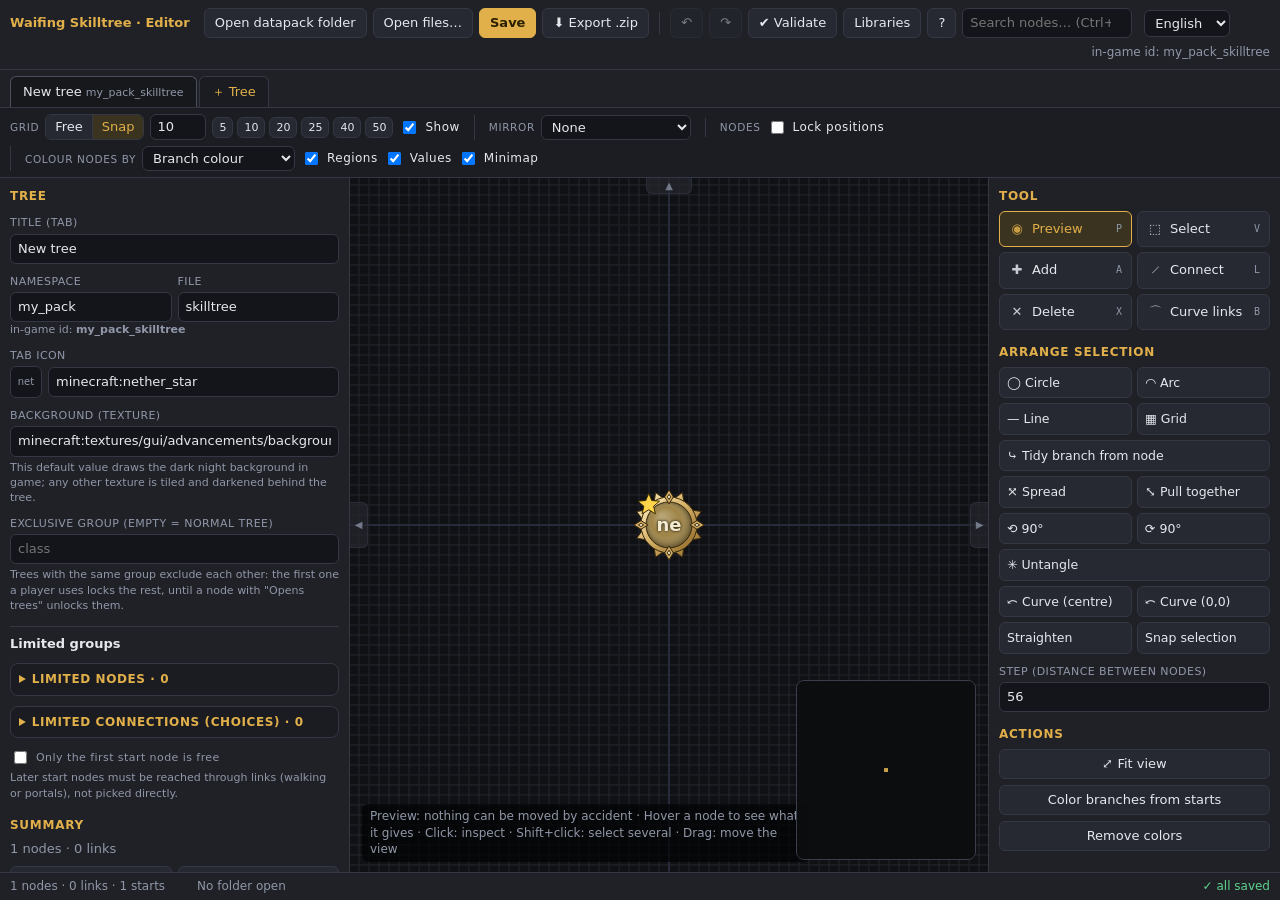
==== docs/index.html @ 197f3a00 "Add files via upload" ====
<!doctype html>
<!-- Waifing Skilltree Editor. Copyright (C) 2026 Dankest0. Licensed under the GNU GPL v3 or later: https://www.gnu.org/licenses/gpl-3.0.html -->
<html lang="en">
<head>
<meta charset="utf-8">
<meta name="viewport" content="width=device-width,initial-scale=1">
<title>Waifing Skilltree Editor</title>
<style>
:root{
  --bg:#17181c; --panel:#1f2127; --panel2:#262932; --line:#343845; --text:#e6e8ee; --muted:#9097a8;
  --accent:#e2b04a; --accent2:#6aa9ff; --danger:#ff6b6b; --ok:#5fd38d; --warn:#ffb454;
  --radius:8px; --font:system-ui,-apple-system,"Segoe UI",Roboto,sans-serif;
}
*{box-sizing:border-box}
html,body{height:100%;margin:0;background:var(--bg);color:var(--text);font:13px/1.4 var(--font);overflow:hidden}
button,input,select,textarea{font:inherit;color:inherit}
button{background:var(--panel2);border:1px solid var(--line);border-radius:6px;padding:5px 10px;cursor:pointer}
button:hover{border-color:#566}
button.primary{background:var(--accent);color:#2a2000;border-color:var(--accent);font-weight:600}
button.danger{color:var(--danger)}
button:disabled{opacity:.45;cursor:not-allowed}
button.on{background:#3a3320;border-color:var(--accent);color:var(--accent)}
input,select,textarea{background:#14151a;border:1px solid var(--line);border-radius:6px;padding:5px 7px;width:100%}
input[type=checkbox]{width:auto}
input[type=color]{padding:0;height:28px;width:44px;cursor:pointer}
input:focus,select:focus,textarea:focus,button:focus-visible{outline:2px solid var(--accent2);outline-offset:0}
textarea{resize:vertical;min-height:56px;font-family:ui-monospace,Consolas,monospace;font-size:12px}
label{display:block;color:var(--muted);font-size:11px;text-transform:uppercase;letter-spacing:.04em;margin:10px 0 3px}
h3{margin:0 0 6px;font-size:12px;text-transform:uppercase;letter-spacing:.06em;color:var(--accent)}
.row{display:flex;gap:6px;align-items:center}
.row>*{flex:1;min-width:0}
.row>.fixed{flex:none}
.muted{color:var(--muted)}
.small{font-size:11px}

#app{display:flex;flex-direction:column;height:100vh}
#app>main{flex:1}
#top{display:flex;gap:6px;align-items:center;padding:8px 10px;background:var(--panel);border-bottom:1px solid var(--line);flex-wrap:wrap}
#top .brand{font-weight:700;color:var(--accent);margin-right:8px}
#top .sep{width:1px;height:22px;background:var(--line);margin:0 4px}
#fileInfo{margin-left:auto;color:var(--muted);font-size:12px}
#tabs{display:flex;gap:2px;padding:6px 10px 0;background:var(--panel);border-bottom:1px solid var(--line);overflow-x:auto}
.tab{padding:6px 12px;border:1px solid var(--line);border-bottom:none;border-radius:6px 6px 0 0;background:#1a1c22;color:var(--muted);cursor:pointer;white-space:nowrap}
.tab.active{background:var(--bg);color:var(--text);border-color:#4a4f60}
.tab .dot{display:inline-block;width:7px;height:7px;border-radius:50%;background:var(--warn);margin-left:6px}
.tab.add{color:var(--accent)}
main{display:grid;grid-template-columns:var(--lw,350px) 1fr var(--rw,292px);min-height:0}
#inspector{grid-column:1;grid-row:1}#stage{grid-column:2;grid-row:1}#tools{grid-column:3;grid-row:1}
aside{background:var(--panel);padding:10px;overflow-y:auto;min-height:0}
#tools{border-left:1px solid var(--line)}
#inspector{border-right:1px solid var(--line)}
.group{margin-bottom:14px}
.toolgrid{display:grid;grid-template-columns:1fr 1fr;gap:5px}
.toolgrid button{text-align:left;padding:6px 8px;white-space:nowrap;overflow:hidden;text-overflow:ellipsis}
.toolgrid button.wide{grid-column:1/-1}
#toolBtns button{display:flex;align-items:center;gap:7px;padding:8px 9px}
#toolBtns button i{font-style:normal;width:16px;text-align:center;opacity:.85}
#toolBtns button kbd{margin-left:auto;float:none}
.toolgrid button kbd{float:right;color:var(--muted);font-size:10px}
#stage{position:relative;min-width:0;min-height:0;background:#101114}
#cv{position:absolute;inset:0;width:100%;height:100%;display:block;touch-action:none}
#hint{position:absolute;left:12px;bottom:10px;color:var(--muted);font-size:12px;background:#000a;padding:4px 8px;border-radius:6px;pointer-events:none;max-width:70%}
#welcome{position:absolute;left:50%;top:50%;transform:translate(-50%,-50%);text-align:center;color:var(--muted);pointer-events:none}
#status{display:flex;gap:16px;padding:5px 10px;background:var(--panel);border-top:1px solid var(--line);color:var(--muted);font-size:12px}
.attr-row{display:grid;grid-template-columns:1fr 84px 22px 22px 26px;gap:4px;margin-bottom:8px}
.attr-row button[disabled]{opacity:.25}
.attr-row [data-a=attribute]{grid-column:1/-1}
.attr-row button{padding:0}
.swatches{display:flex;gap:4px;flex-wrap:wrap;margin-top:4px}
.swatch{width:18px;height:18px;border-radius:4px;border:1px solid #0008;cursor:pointer}
.icon-prev{width:32px;height:32px;image-rendering:pixelated;background:#14151a;border:1px solid var(--line);border-radius:6px;flex:none;display:flex;align-items:center;justify-content:center;font-size:10px;color:var(--muted);overflow:hidden}
.icon-prev img{width:100%;height:100%;image-rendering:pixelated}
dialog{background:var(--panel);color:var(--text);border:1px solid var(--line);border-radius:12px;padding:16px;width:min(720px,92vw);max-height:86vh;overflow:auto}
dialog::backdrop{background:#000b}
dialog h2{margin:0 0 10px;font-size:16px}
.problems li{padding:5px 8px;border-radius:6px;cursor:pointer;margin-bottom:3px;background:#1a1c22;list-style:none}
.problems li:hover{background:#2a2d38}
.problems{padding:0;margin:0}
.sev-error{border-left:3px solid var(--danger)} .sev-warn{border-left:3px solid var(--warn)} .sev-info{border-left:3px solid var(--accent2)}
.two{display:grid;grid-template-columns:1fr 1fr;gap:12px}
.toast{position:fixed;right:16px;bottom:44px;background:#000d;border:1px solid var(--line);padding:8px 12px;border-radius:8px;z-index:50;max-width:360px}
@media (max-width:1200px){main{--lw:300px;--rw:250px}}

#banner{display:flex;gap:10px;align-items:center;padding:6px 12px;background:#2a2410;border-bottom:1px solid #5a4a1a;color:#f0d98a;font-size:12px}
#banner[hidden]{display:none}
#banner span{flex:1}
#banner button{padding:1px 8px;background:transparent;border:none;color:#f0d98a}
#lang{flex:none;width:auto;padding:4px 6px}
#dropHint{display:none;position:absolute;inset:10px;border:3px dashed var(--accent2);border-radius:14px;background:#0b1626dd;color:var(--accent2);font-size:20px;align-items:center;justify-content:center;text-align:center;pointer-events:none;z-index:5}
body.dragging #dropHint{display:flex}
.imp-row{display:grid;grid-template-columns:1fr 210px;gap:10px;align-items:center;padding:8px;border-radius:8px;background:#1a1c22;margin-bottom:6px}
.imp-main{display:flex;gap:8px;align-items:flex-start;text-transform:none;letter-spacing:0;font-size:13px;color:var(--text);margin:0}
#importList{max-height:50vh;overflow:auto}

.seg{display:flex;border:1px solid var(--line);border-radius:6px;overflow:hidden}
.seg button{flex:1;border:none;border-radius:0;background:var(--panel2)}
.seg button+button{border-left:1px solid var(--line)}
.seg button.on{background:#3a3320;color:var(--accent)}
#gridPresets{gap:4px}
#gridPresets button{padding:2px 7px;font-size:11px}
details.sec{border:1px solid var(--line);border-radius:8px;margin:10px 0;padding:0 8px;background:#1a1c22}
details.sec>summary{cursor:pointer;padding:7px 0;color:var(--accent);font-weight:600;font-size:12px;text-transform:uppercase;letter-spacing:.05em}
details.sec[open]{padding-bottom:6px}

.attr-row details.cond{grid-column:1/-1;margin-top:2px;border:1px dashed var(--line);border-radius:6px;padding:2px 6px;background:#16181d}
.attr-row details.cond>summary{cursor:pointer;color:var(--muted);font-size:11px;padding:3px 0}
.attr-row details.cond[open]>summary{color:var(--accent2)}
.cond-row{display:grid;grid-template-columns:1fr 1fr auto auto;gap:4px;margin:4px 0;align-items:center}
.cond-row:has(select:only-of-type):not(:has(input[data-c=value])){grid-template-columns:1fr auto auto}
.cond-row .notbox{display:flex;gap:3px;align-items:center;margin:0;text-transform:none;letter-spacing:0;font-size:11px;color:var(--text)}
.cond-adv{font-size:11px;color:var(--warn);margin:4px 0}
.cond-list+button,details.cond>button.small{margin:4px 0 4px}
#search{width:170px;flex:none}
body.searching #stMode:after{content:""}

#toolBtns button.wide{grid-column:1/-1}
#nodeTip{position:absolute;z-index:5;max-width:340px;min-width:200px;background:#14161cf2;border:1px solid #3a3f4b;border-radius:8px;padding:8px 10px;font-size:12px;line-height:1.45;pointer-events:none;box-shadow:0 6px 24px #0008}
#nodeTip .tipt{font-weight:600;font-size:13px;border-left:3px solid var(--accent,#e5b53a);padding-left:6px;margin-bottom:2px}
#nodeTip .tiph{color:var(--muted);font-size:11px;margin-bottom:4px}
#nodeTip .tipd{color:#cfd3dc;font-style:italic;margin:4px 0}
#nodeTip .tips{margin-top:5px}
#nodeTip .tips>span{display:block;color:var(--muted);font-size:10px;text-transform:uppercase;letter-spacing:.05em}
#nodeTip .pos{color:#7ddc7a}#nodeTip .neg{color:#ff7b6b}
#nodeTip .tipc{color:#e5c33a;font-size:11px;padding-left:10px}
#nodeTip .tipe{color:var(--muted);margin-top:4px}
#nodeTip .tipx{color:var(--muted);font-size:11px;padding-left:10px}

#minimap{position:absolute;right:12px;bottom:12px;width:180px;height:180px;border:1px solid #3a3f4b;border-radius:8px;cursor:crosshair;z-index:4}
#legend{position:absolute;left:12px;bottom:12px;background:#14161cee;border:1px solid #3a3f4b;border-radius:8px;padding:6px 9px;font-size:11px;z-index:4;max-height:45%;overflow:auto}
#legend div{display:flex;align-items:center;gap:6px;line-height:1.6}#legend i{width:10px;height:10px;border-radius:3px;display:inline-block}
label.chk{text-transform:none;display:flex;gap:6px;align-items:center;margin-top:6px}
#hint.flash{color:#ffe97a}

/* ---- options bar (grid, mirror, link type, view) ---- */
#optbar{display:flex;flex-wrap:wrap;gap:6px 14px;align-items:center;padding:6px 10px;background:#1b1d22;border-bottom:1px solid var(--line)}
#optbar .og{display:flex;align-items:center;gap:6px}#optbar .og[hidden]{display:none}
#optbar .og+.og{padding-left:14px;border-left:1px solid var(--line)}
#optbar .ol{font-size:10.5px;text-transform:uppercase;letter-spacing:.06em;color:var(--muted);white-space:nowrap}
#optbar select{width:auto;padding:3px 6px}
#optbar .seg button{padding:3px 9px;white-space:nowrap}
#optbar #snapSize{width:56px;padding:3px 6px}
#optbar .swatches{margin:0;flex-wrap:nowrap}
#optbar .swatches button{padding:2px 6px;font-size:11px}
#optbar label.chk{margin:0;color:var(--text);font-size:12px;white-space:nowrap}
#optbar .ogb{margin-left:auto;padding:4px 10px;white-space:nowrap}
#optbar #colorMode{max-width:160px}
#optbar #mirror{max-width:150px}
#optbar #linkType{max-width:170px}
.toolgrid:not(#toolBtns) button{font-size:12.5px;padding:6px 7px}
/* ---- Add tool palette ---- */
.presets{display:flex;gap:4px}
.pchip{display:flex;flex-direction:column;align-items:center;gap:2px;padding:4px 6px 3px;min-width:58px;background:#1e2027;border:1px solid #333845;border-radius:8px;font-size:10.5px;color:var(--muted)}
.pchip canvas{width:36px;height:36px}
.pchip.on{border-color:var(--accent);background:#2e2a1c;color:var(--accent)}
.chip{padding:5px 9px;border-radius:999px;font-size:12px}
.vsep{width:1px;align-self:stretch;background:var(--line)}
#addMenu{position:fixed;z-index:60;background:#16181ef8;border:1px solid #4a4f60;border-radius:10px;padding:6px;box-shadow:0 10px 30px #000a;min-width:220px}
#addMenu .am-title{font-size:10.5px;text-transform:uppercase;letter-spacing:.06em;color:var(--muted);padding:2px 6px 5px}
#addMenuSizes{display:grid;grid-template-columns:repeat(3,1fr);gap:4px;margin:6px 0}
#addMenuSizes .pchip:hover{border-color:#6a7080;color:var(--text)}
#addMenuTypes button{padding:4px 8px;font-size:12px;white-space:nowrap}
#addMenuCopy{width:100%}
#addMenu[hidden]{display:none}
#addMenu .am-title+*{margin-bottom:4px}
#addMenuColors{margin:0 0 2px}
#addMenuColors .swatch{padding:0;width:20px;height:20px}
#addMenuColors .swatch.on{outline:2px solid #fff;outline-offset:1px}
#addMenuColors .nocol{background:#14151a;color:var(--muted);font-size:11px;line-height:18px}
#addMenuCopy{flex:1}
#addMenuCopy.on{background:#3a3320;border-color:var(--accent);color:var(--accent)}
#addType{width:auto;padding:3px 6px}
ol.explain{margin:6px 0 4px;padding-left:18px;line-height:1.45}

#linkMenu{position:fixed;z-index:60;background:#16181ef8;border:1px solid #4a4f60;border-radius:10px;padding:6px;box-shadow:0 10px 30px #000a;min-width:210px}
#linkMenu[hidden]{display:none}
#linkMenu .am-title{font-size:10.5px;text-transform:uppercase;letter-spacing:.06em;color:var(--muted);padding:2px 6px 5px}
#linkMenuItems{display:flex;flex-direction:column;gap:3px}
.lkitem{display:flex;align-items:center;gap:10px;padding:6px 8px;text-align:left;background:#1e2027;border:1px solid #333845;border-radius:7px}
.lkitem:hover{border-color:#6a7080}
.lkitem.on{border-color:var(--accent);background:#2e2a1c;color:var(--accent)}
.lkic{width:44px;height:16px;flex:none}

/* collapsible side panels and options bar: small tabs on the edges of the map */
#app.hide-left main{--lw:0px}#app.hide-left #inspector{display:none}
#app.hide-right main{--rw:0px}#app.hide-right #tools{display:none}
#app.hide-top #optbar{display:none}
.pt{position:absolute;z-index:6;padding:0;width:18px;height:46px;font-size:10px;line-height:1;border-radius:0 6px 6px 0;background:#23262d;border:1px solid var(--line);color:var(--muted);opacity:.75}
.pt:hover{opacity:1;color:var(--text)}
.pt-left{left:0;top:50%;transform:translateY(-50%);border-left:none}
.pt-right{right:0;top:50%;transform:translateY(-50%);border-right:none;border-radius:6px 0 0 6px}
.pt-top{top:0;left:50%;transform:translateX(-50%);width:46px;height:16px;border-top:none;border-radius:0 0 6px 6px}

.lklevel[hidden]{display:none}.lklevel{display:flex;align-items:center;gap:6px;padding:6px 8px 4px;border-top:1px solid var(--line);margin-top:4px;font-size:12px}.lklevel input{width:54px}

.gl-head{margin-top:12px;font-weight:600;color:var(--text);border-top:1px solid var(--line);padding-top:8px}.choice-dot{display:inline-block;flex:0 0 8px;width:8px;height:8px;align-self:center;border-radius:50%;background:#55c8ee;margin-right:2px}
.gl-sub{margin-top:12px;padding-top:8px;border-top:1px dashed var(--line);font-size:11px;letter-spacing:.06em;text-transform:uppercase;color:var(--muted)}
.cg-fork{margin-bottom:6px}
.cg-row{margin-left:14px;gap:6px}.cg-row input{flex:1;min-width:0;padding:2px 6px;font-size:12px}
.cl-num{width:44px;padding:1px 4px;font-size:12px;margin-left:4px}

</style>
</head>
<body>
<div id="app">
  <header id="top">
    <span class="brand">Waifing Skilltree · Editor</span>
    <button id="btnOpenDir" data-i data-it title="Choose the datapack root folder (the one with pack.mcmeta and data/)">Open datapack folder</button>
    <button id="btnOpenFiles" data-i data-it title="Open .json trees, .zip datapacks or .jar files (you can pick several)">Open files…</button>
    <button id="btnSave" class="primary" data-i data-it title="Ctrl+S">Save</button>
    <button id="btnZip" data-i>⬇ Export .zip</button>
    <span class="sep"></span>
    <button id="btnUndo" data-it title="Undo (Ctrl+Z)">↶</button>
    <button id="btnRedo" data-it title="Redo (Ctrl+Y)">↷</button>
    <button id="btnValidate" data-i>✔ Validate</button>
    <button id="btnLibs" data-i>Libraries</button>
    <button id="btnHelp" data-it title="Help">?</button>
    <input id="search" type="search" data-ip placeholder="Search nodes… (Ctrl+F)" autocomplete="off"><span id="searchInfo" class="muted small"></span>
    <select id="lang" class="fixed" aria-label="Language" style="width:auto"><option value="en">English</option><option value="es">Español</option></select>
    <span id="fileInfo"></span>
    <input id="fileInput" type="file" accept=".json,.zip,.jar,application/json,application/zip" multiple hidden>
    <input id="dirInput" type="file" webkitdirectory multiple hidden>
    <input id="libInput" type="file" accept=".json,application/json" hidden>
    <input id="texInput" type="file" webkitdirectory multiple hidden>
  </header>
  <div id="banner" hidden><span data-i>This browser can't write straight into a folder (Brave, Firefox and Safari block that feature). Everything else works: open folders, .zip and .json files, and Save downloads a .zip you can drop into world/datapacks.</span><button id="bannerClose" data-it title="Dismiss">✕</button></div>
  <nav id="tabs"></nav>
  <div id="optbar">
    <div class="og" title="Grid" data-it>
      <span class="ol" data-i>Grid</span>
      <div class="seg" id="gridMode"><button data-snap="0" data-i>Free</button><button data-snap="1" data-i data-it title="Snap to grid">Snap</button></div>
      <input type="checkbox" id="snap" hidden>
      <input id="snapSize" type="number" min="1" max="200" value="10" data-it title="Grid size">
      <div class="swatches" id="gridPresets"></div>
      <label class="chk" data-it title="Hold Ctrl to flip the mode temporarily (free ↔ snap)."><input type="checkbox" id="showGrid" checked> <span data-i>Show</span></label>
    </div>
    <div class="og">
      <span class="ol" data-i>Mirror</span>
      <select id="mirror" data-it title="Symmetry about the origin (0,0). Affects adding, moving, deleting, linking and properties.">
        <option value="none" data-i>None</option>
        <option value="x" data-i>Horizontal (left/right)</option>
        <option value="y" data-i>Vertical (up/down)</option>
        <option value="xy" data-i>Both (×4)</option>
        <option value="r3" data-i>Radial ×3</option>
        <option value="r4" data-i>Radial ×4</option>
        <option value="r5" data-i>Radial ×5</option>
        <option value="r6" data-i>Radial ×6</option>
        <option value="r8" data-i>Radial ×8</option>
        <option value="r10" data-i>Radial ×10</option>
        <option value="r12" data-i>Radial ×12</option>
      </select>
    </div>
    <div class="og">
      <span class="ol" data-i>Nodes</span>
      <label class="chk" data-it title="While on, clicking or dragging can never move nodes (dragging over a node starts a box selection instead). Arrow keys do not move them either."><input type="checkbox" id="lockMove"> <span data-i>Lock positions</span></label>
    </div>
    <div class="og" hidden>
      <span class="ol" data-i>Link type</span>
      <select id="linkType" data-it title="Type of the new links (right-click with Connect: menu)">
        <option value="normal" data-i>Normal (both ways)</option>
        <option value="oneway" data-i>One way (A → B)</option>
        <option value="choice" data-i>Choice (Node → A or B)</option>
      </select>
    </div>
    <div class="og">
      <span class="ol" data-i>Colour nodes by</span>
      <select id="colorMode">
        <option value="branch" data-i>Branch colour</option>
        <option value="category" data-i>Attribute category</option>
        <option value="group" data-i>Limited group</option>
        <option value="kind" data-i>Node role</option>
      </select>
      <label class="chk"><input type="checkbox" id="showRegions" checked> <span data-i>Regions</span></label>
      <label class="chk" data-it title="Values under nodes (zoom in)"><input type="checkbox" id="showValues" checked> <span data-i>Values</span></label>
      <label class="chk"><input type="checkbox" id="showMinimap" checked> <span data-i>Minimap</span></label>
    </div>
  </div>
  <main>
    <aside id="tools">
      <div class="group">
        <h3 data-i>Tool</h3>
        <div class="toolgrid" id="toolBtns">
          <button data-tool="view"><i>◉</i><span data-i>Preview</span> <kbd>P</kbd></button>
          <button data-tool="select"><i>⬚</i><span data-i>Select</span> <kbd>V</kbd></button>
          <button data-tool="add"><i>✚</i><span data-i>Add</span> <kbd>A</kbd></button>
          <button data-tool="link"><i>⟋</i><span data-i>Connect</span> <kbd>L</kbd></button>
          <button data-tool="delete"><i>✕</i><span data-i>Delete</span> <kbd>X</kbd></button>
          <button data-tool="bend"><i>⌒</i><span data-i>Curve links</span> <kbd>B</kbd></button>
        </div>
      </div>
      <div class="group">
        <h3 data-i>Arrange selection</h3>
        <div class="toolgrid">
          <button id="arrCircle" data-it title="Even circle around the selection's centre; links between neighbours follow the circle"><span data-i>◯ Circle</span></button>
          <button id="arrArc" data-it title="Keeps both ends and bends the rest into an arc"><span data-i>◠ Arc</span></button>
          <button id="arrLine" data-it title="Straight line, evenly spaced, between the two farthest nodes"><span data-i>— Line</span></button>
          <button id="arrGrid" data-it title="Grid with the step below"><span data-i>▦ Grid</span></button>
          <button id="arrTidy" class="wide" data-it title="Select ONE node: everything hanging from it (further from the starts) becomes a tidy tree growing away from its parent"><span data-i>⤷ Tidy branch from node</span></button>
          <button id="arrSpread" data-it title="Spread the selection apart (nothing selected = whole tree). With Mirror on it keeps the symmetry. Shift = bigger step. Key ]"><span data-i>⤧ Spread</span></button>
          <button id="arrShrink" data-it title="Pull the selection together (nothing selected = whole tree). With Mirror on it keeps the symmetry. Shift = bigger step. Key ["><span data-i>⤡ Pull together</span></button>
          <button id="arrRotL" data-it title="Turn the selection 90° counter-clockwise, keeping its shape (nothing selected = whole tree). With Mirror on the copies follow. Key Shift+R"><span data-i>⟲ 90°</span></button>
          <button id="arrRotR" data-it title="Turn the selection 90° clockwise, keeping its shape (nothing selected = whole tree). With Mirror on the copies follow. Key R"><span data-i>⟳ 90°</span></button>
          <button id="arrRelax" class="wide" data-it title="Pushes overlapping nodes apart and evens out link lengths (nothing selected = whole tree)"><span data-i>✳ Untangle</span></button>
          <button id="arrCurveC" data-it title="Links between selected nodes follow a circle around the selection's centre"><span data-i>⤺ Curve (centre)</span></button>
          <button id="arrCurveO" data-it title="Links between selected nodes follow a circle around (0,0)"><span data-i>⤺ Curve (0,0)</span></button>
          <button id="arrStraight" data-it title="Straight links again"><span data-i>Straighten</span></button>
          <button id="arrSnap" data-it title="Snap the selection (or everything) to the grid"><span data-i>Snap selection</span></button>
        </div>
        <label data-i>Step (distance between nodes)</label>
        <input id="arrStep" type="number" min="30" max="200" value="56">
      </div>
      <div class="group">
        <h3 data-i>Actions</h3>
        <div class="row" style="flex-direction:column;align-items:stretch">
          <button id="btnFit" data-i>⤢ Fit view</button>
          <button id="btnColorize" data-i data-it title="Paints every branch with the color of its nearest start node">Color branches from starts</button>
          <button id="btnUncolor" data-i>Remove colors</button>
        </div>
      </div>
    </aside>
    <section id="stage">
      <canvas id="cv"></canvas>
      <button class="pt pt-left" data-pt="left" data-it title="Show / hide the node panel">◀</button>
      <button class="pt pt-right" data-pt="right" data-it title="Show / hide the tools panel">▶</button>
      <button class="pt pt-top" data-pt="top" data-it title="Show / hide the options bar">▲</button>
      <div id="welcome"></div>
      <div id="hint"></div>
      <div id="nodeTip" hidden></div>
      <canvas id="minimap" width="180" height="180" hidden></canvas>
      <div id="legend" hidden></div>
      <div id="addMenu" hidden>
        <div class="am-title" data-i>Node type</div>
        <div id="addMenuTypes" class="seg"></div>
        <div class="am-title" data-i>Size</div>
        <div id="addMenuSizes"></div>
        <div class="am-title" data-i>Color</div>
        <div id="addMenuColors" class="swatches"></div>
        <div class="row" style="margin-top:4px"><input type="color" id="addMenuPick" class="fixed" data-it title="Custom color"><button id="addMenuCopy" class="chip" type="button" data-it title="New nodes copy everything from the selected node (attributes, icon, colour…)"><span data-i>⧉ Copy selected node</span></button></div>
        <select id="newShape" hidden><option value="small">small</option><option value="medium">medium</option><option value="large">large</option></select>
        <select id="newKind" hidden><option value="normal">normal</option><option value="and">and</option></select>
        <input type="checkbox" id="newStart" hidden><input type="checkbox" id="copySel" hidden><input id="newColor" hidden>
      </div>
      <div id="linkMenu" hidden><div class="am-title" data-i>Link type</div><div id="linkMenuItems"></div><label id="lkLevelRow" class="lklevel" hidden><span data-i>Needs the origin at level</span> <input id="lkLevel" type="number" min="0" max="100" value="0"> <span class="muted small" data-i>(0 = just taken)</span></label></div>
      <div id="dropHint" data-i>Drop .json, .zip or folders here to import</div>
    </section>
    <aside id="inspector"></aside>
  </main>
  <footer id="status"><span id="stCount"></span><span id="stCursor"></span><span id="stMode"></span><span id="stSave" style="margin-left:auto"></span></footer>
</div>

<datalist id="attrList"></datalist>
<datalist id="itemList"></datalist>
<datalist id="advList"></datalist>

<dialog id="dlgProblems"><h2 data-i>Validation</h2><div id="problemsBody"></div><div class="row" style="margin-top:12px"><button class="fixed" id="closeProblems" data-i>Close</button></div></dialog>

<dialog id="dlgNewTree">
  <h2 data-i>New tree</h2>
  <label data-i>Datapack namespace</label><input id="ntNs" value="my_pack">
  <label data-i>Name (.json file; in-game id = namespace_name)</label><input id="ntName" value="skilltree">
  <label data-i>Tab title</label><input id="ntTitle" value="New tree">
  <div class="row" style="margin-top:14px"><button id="ntCancel" data-i>Cancel</button><button id="ntOk" class="primary" data-i>Create</button></div>
</dialog>

<dialog id="dlgImport">
  <h2 data-i>Import skill trees</h2>
  <p class="muted" id="importIntro"></p>
  <div id="importList"></div>
  <div class="row" style="margin-top:14px"><button id="impCancel" data-i>Cancel</button><button id="impOk" class="primary" data-i>Import</button></div>
</dialog>

<dialog id="dlgLibs">
  <h2 data-i>Libraries</h2>
  <p class="muted" data-i>Add the attributes and items of other mods here so you can pick them from lists. They are saved in this browser.</p>
  <div class="two">
    <div>
      <h3 data-i>Attributes (JSON)</h3>
      <textarea id="libAttrs" style="min-height:220px" spellcheck="false"></textarea>
      <div class="row" style="margin-top:6px"><button id="libAttrsFile" data-i>Import file…</button><button id="libAttrsSample" data-i>Download template</button></div>
      <div class="muted small" style="margin-top:4px" data-i>Formats: a list of ids, a list of {id,name,amount,operation}, an object {"mod:attribute":"Name"} or a file grouped by mod ({"mod":[{id,description}]}).</div>
    </div>
    <div>
      <h3 data-i>Items (one per line, or JSON)</h3>
      <textarea id="libItems" style="min-height:220px" spellcheck="false"></textarea>
      <div class="row" style="margin-top:6px"><button id="libItemsFile" data-i>Import file…</button><button id="btnTextures" data-i>Load textures…</button></div>
      <div class="muted small" style="margin-top:4px"><span data-i>Load textures: pick a folder with assets/&lt;mod&gt;/textures/item (a resource pack or an unzipped .jar). Icons are drawn in the editor and their ids are added to the item list.</span> <span id="texInfo"></span></div>
    </div>
  </div>
  <div class="row" style="margin-top:14px"><button id="libReset" class="danger fixed" data-i>Reset</button><span></span><button id="libOk" class="primary fixed" data-i>Save and close</button></div>
</dialog>

<dialog id="dlgHelp">
  <h2 data-i>Quick help</h2>
  <ul id="helpBody"></ul>
  <div class="row" style="margin-top:12px"><button class="fixed" id="closeHelp" data-i>Close</button></div>
</dialog>

<script>
/* ============================================================
   i18n: English is the source language; Spanish is the secondary one.
   Code uses _('English text', {vars}); the ES table below maps English -> Spanish.
   Static HTML uses data-i (text), data-it (title) and data-ip (placeholder).
   ============================================================ */
'use strict';
const LANG_KEY = 'wse_lang';
let LANG = 'en';
try { LANG = localStorage.getItem(LANG_KEY) === 'es' ? 'es' : 'en'; } catch (e) { /* storage unavailable */ }

const ES = {
  "No \"data\" folder found inside the chosen folder.": "No se encontró la carpeta \"data\" dentro de la carpeta elegida.",
  "Could not read {file}: {err}": "No se pudo leer {file}: {err}",
  "This browser cannot unzip compressed files. Update it, or extract the zip first.": "Este navegador no puede descomprimir archivos. Actualízalo o extrae el zip primero.",
  "{name} is too big to open here.": "{name} es demasiado grande para abrirlo aquí.",
  "{name} is not a valid zip file.": "{name} no es un archivo zip válido.",
  "{name}: zip64 archives are not supported.": "{name}: los zip64 no están soportados.",
  "Corrupt zip entry.": "Entrada de zip corrupta.",
  "Unsupported zip compression method.": "Método de compresión de zip no soportado.",
  "{file}: not a skill tree (no \"nodes\" list).": "{file}: no es un árbol de habilidades (falta la lista \"nodes\").",
  "Max health": "Vida máxima",
  "Attack damage": "Daño de ataque",
  "Attack speed": "Velocidad de ataque",
  "Attack knockback": "Empuje de ataque",
  "Movement speed": "Velocidad de movimiento",
  "Armor": "Armadura",
  "Armor toughness": "Dureza de armadura",
  "Knockback resistance": "Resistencia al empuje",
  "Luck": "Suerte",
  "Flying speed": "Velocidad de vuelo",
  "Follow range": "Rango de seguimiento",
  "Swim speed (Forge)": "Velocidad de nado (Forge)",
  "Gravity (Forge)": "Gravedad (Forge)",
  "Step height (Forge)": "Altura de escalón (Forge)",
  "Block reach (Forge)": "Alcance de bloques (Forge)",
  "Entity reach (Forge)": "Alcance de entidades (Forge)",
  "Name tag distance (Forge)": "Distancia de nombre (Forge)",
  "Node": "Nodo",
  "Special node": "Nodo especial",
  "Start": "Inicio",
  "Merge": "Fusión",
  "Wormhole": "Agujero de gusano",
  "Wormhole links only join two nodes of type \"wormhole\".": "Los enlaces de agujero solo unen dos nodos de tipo \"agujero de gusano\".",
  "Link \"{title}\" to another wormhole first.": "Conecta primero «{title}» con otro agujero de gusano.",
  "There are no large nodes (starts) to color from.": "No hay nodos grandes (inicios) desde los que colorear.",
  "The tree has no nodes.": "El árbol no tiene nodos.",
  "There is no large node (start): nobody will be able to take the first node.": "No hay ningún nodo grande (inicio): nadie podrá tomar el primer nodo.",
  "\"{title}\" ({id}) cannot be reached from the starts.": "«{title}» ({id}) es inalcanzable desde los inicios.",
  "\"{title}\" ({id}) has a negative cost.": "«{title}» ({id}) tiene coste negativo.",
  "\"{title}\" ({id}) requires {req} neighbors but only has {have} incoming links.": "«{title}» ({id}) exige {req} vecinos pero solo tiene {have} enlaces entrantes.",
  "The wormhole \"{title}\" ({id}) is not linked to another wormhole.": "El agujero «{title}» ({id}) no está enlazado a otro agujero.",
  "\"{title}\" ({id}) has a wormhole link but is not of type wormhole.": "«{title}» ({id}) tiene un enlace de agujero pero no es de tipo agujero.",
  "Doubtful icon format in {id}: \"{icon}\" (use mod:item).": "Icono con formato dudoso en {id}: «{icon}» (usa mod:item).",
  "Icon \"{icon}\" ({id}) is not in the loaded textures.": "El icono «{icon}» ({id}) no está en las texturas cargadas.",
  "Attribute \"{attr}\" ({id}) is not in the library: make sure its mod is installed.": "El atributo «{attr}» ({id}) no está en la biblioteca: asegúrate de que su mod está instalado.",
  "Invalid amount in {id} ({attr}).": "Cantidad inválida en {id} ({attr}).",
  "Command with a leading \"/\" in {id}: the slash is ignored.": "Comando con «/» inicial en {id}: se ignora la barra.",
  "\"{a}\" and \"{b}\" overlap.": "«{a}» y «{b}» se solapan.",
  "Wormhole link between nodes that are not wormholes: {a} – {b}.": "Enlace de agujero entre nodos que no son agujeros: {a} – {b}.",
  "cost": "coste",
  "Click: select · Drag: move (with mirror) · Shift: extend selection · Drag on empty space: box select": "Clic: seleccionar · Arrastrar: mover (con espejo) · Shift: ampliar selección · Arrastrar en vacío: caja",
  "Click empty space: add node · Shift+click: add and link to the selected node · Ctrl: no grid snap": "Clic en vacío: añadir nodo · Shift+clic: añadir y enlazar al seleccionado · Ctrl: sin rejilla",
  "Click A then B: create/remove a link of the chosen type (chains: B becomes the next A)": "Clic en A y luego en B: crear/quitar enlace del tipo elegido (encadena: B pasa a ser el siguiente A)",
  "Click a node to delete it (and its mirrored copies when mirror is on)": "Clic en un nodo para borrarlo (y sus copias simétricas si hay espejo)",
  "Drag to move the view (also: middle mouse button or Space)": "Arrastra para mover la vista (también: botón central o Espacio)",
  "{n} nodes · {l} links · {s} starts": "{n} nodos · {l} enlaces · {s} inicios",
  "● unsaved changes": "● cambios sin guardar",
  "✓ all saved": "✓ todo guardado",
  "Folder: {name}": "Carpeta: {name}",
  "No folder open": "Sin carpeta abierta",
  "File mode (this browser cannot write to folders)": "Modo archivo (este navegador no puede escribir en carpetas)",
  "in-game id: {id}": "id en juego: {id}",
  "Empty tree": "Árbol vacío",
  "Pick Add (A) and click to place nodes, or open your datapack.": "Elige Añadir (A) y haz clic para colocar nodos, o abre tu datapack.",
  "＋ Tree": "＋ Árbol",
  "Tree": "Árbol",
  "Title (tab)": "Título (pestaña)",
  "Namespace": "Namespace",
  "File": "Archivo",
  "in-game id:": "id en juego:",
  "renaming = creating a new tree": "renombrar = crear un árbol nuevo",
  "Tab icon": "Icono de la pestaña",
  "Background (texture)": "Fondo (textura)",
  "This default value draws the dark night background in game; any other texture is tiled and darkened behind the tree.": "Con este valor por defecto el juego dibuja el fondo azul noche; cualquier otra textura se repite en mosaico y se oscurece detrás del árbol.",
  "Summary": "Resumen",
  "{n} nodes · {l} links": "{n} nodos · {l} enlaces",
  "✔ Validate": "✔ Validar",
  "Delete tree": "Borrar árbol",
  "Select nodes with the Select tool (V) to edit them. Drag on empty space to select several.": "Selecciona nodos con la herramienta Seleccionar (V) para editarlos. Arrastra en vacío para seleccionar varios.",
  "(several)": "(varios)",
  "Node {id}": "Nodo {id}",
  "ID: {id}": "ID: {id}",
  "{n} nodes selected": "{n} nodos seleccionados",
  "Apply changes to mirrored nodes too": "Aplicar los cambios también a los nodos espejo",
  "Title": "Título",
  "Icon (item id, other mods too)": "Icono (id de item, también de otros mods)",
  "Size": "Tamaño",
  "Small": "Pequeño",
  "Medium": "Mediano",
  "Large (start)": "Grande (inicio)",
  "Cost (levels)": "Coste (niveles)",
  "Type": "Tipo",
  "Normal": "Normal",
  "AND": "AND",
  "Requires (neighbors)": "Requiere (vecinos)",
  "Branch color": "Color de rama",
  "No color": "Sin color",
  "no tint": "sin tinte",
  "Description (one line per row)": "Descripción (una línea por renglón)",
  "Attributes": "Atributos",
  "(the first node's are edited and applied to all)": "(se editan los del primero y se aplican a todos)",
  "＋ Add from library…": "＋ Añadir desde la biblioteca…",
  "＋ Blank": "＋ Vacío",
  "Negative amount = penalty. Bonuses and penalties can be mixed in one node.": "Cantidad negativa = penalización. Se pueden mezclar bonus y penalizaciones en un mismo nodo.",
  "Required advancements (ids, one per line)": "Logros requeridos (ids, uno por línea)",
  "＋ Add a vanilla advancement…": "＋ Añadir un logro de vanilla…",
  "Commands on take (no leading \"/\", %player%)": "Comandos al tomar (sin «/» inicial, %player%)",
  "Commands on refund": "Comandos al devolver",
  "Duplicate": "Duplicar",
  "Delete": "Borrar",
  "add": "suma",
  "× base": "× base",
  "× total": "× total",
  "Remove": "Quitar",
  "That tree already exists.": "Ese árbol ya existe.",
  "Delete the tree \"{title}\"? {note}": "¿Borrar el árbol «{title}»? {note}",
  "Its file will be removed when you save.": "Su archivo se eliminará al guardar.",
  "New tree": "Nuevo árbol",
  "Write permission is needed to save into the folder.": "Hace falta permiso de escritura para guardar en la carpeta.",
  "There are unsaved changes. Discard them and open the folder?": "Hay cambios sin guardar. ¿Descartarlos y abrir la carpeta?",
  "No trees in that folder; starting with a new one.": "No hay árboles en esa carpeta; empiezas con uno nuevo.",
  "{n} tree(s) loaded from \"{name}\".": "{n} árbol(es) cargado(s) de «{name}».",
  "Could not open the folder: {err}": "No se pudo abrir la carpeta: {err}",
  "Reading {n} file(s)…": "Leyendo {n} archivo(s)…",
  "No skill trees found. Looking for data/<namespace>/waifingskilltree/trees/*.json (inside a folder, a .zip or a .jar) or a loose tree .json.": "No se encontró ningún árbol. Busco data/<namespace>/waifingskilltree/trees/*.json (dentro de una carpeta, un .zip o un .jar) o un .json de árbol suelto.",
  "Found {n} tree(s). Choose what to do with each one.": "Se encontraron {n} árbol(es). Elige qué hacer con cada uno.",
  "{n} nodes": "{n} nodos",
  "A tree with this id is already open.": "Ya hay un árbol abierto con este id.",
  "Add as a new tree": "Añadir como árbol nuevo",
  "Replace the open one": "Reemplazar el abierto",
  "Merge into the current tree": "Fusionar en el árbol actual",
  "{n} added": "{n} añadido(s)",
  "{n} replaced": "{n} reemplazado(s)",
  "{n} merged (the merged nodes are selected: drag them into place)": "{n} fusionado(s) (los nodos fusionados quedan seleccionados: arrástralos a su sitio)",
  "Saved into the datapack folder. In game: /reload": "Guardado en la carpeta del datapack. En el juego: /reload",
  "Error while saving: {err}": "Error al guardar: {err}",
  "Downloaded {file}. Put it at {path}": "Descargado {file}. Colócalo en {path}",
  "Datapack downloaded (.zip). Put it in world/datapacks and run /reload.": "Datapack descargado (.zip). Colócalo en world/datapacks y usa /reload.",
  "{e} errors · {w} warnings · {i} notes. Click one to jump to the node.": "{e} errores · {w} avisos · {i} notas. Clic para ir al nodo.",
  "✔ No problems. Every node is reachable and all rules are met.": "✔ Sin problemas. Todos los nodos son alcanzables y se cumplen las reglas.",
  "({n} textures loaded)": "({n} texturas cargadas)",
  "Loading {a}/{b}…": "Cargando {a}/{b}…",
  "Reading…": "Leyendo…",
  "Datapack downloaded. Put it in world/datapacks and run /reload.": "Datapack descargado. Colócalo en world/datapacks y usa /reload.",
  "Imported. Press \"Save and close\" to apply.": "Importado. Pulsa «Guardar y cerrar» para aplicar.",
  "Invalid file: {err}": "Archivo no válido: {err}",
  "Reset the libraries to vanilla Minecraft values?": "¿Restablecer las bibliotecas a los valores de Minecraft vanilla?",
  "Libraries saved.": "Bibliotecas guardadas.",
  "Invalid JSON: {err}": "JSON no válido: {err}",
  "<b>Open datapack folder</b>: choose the folder that contains <code>data/</code>. It reads <code>data/*/waifingskilltree/trees/*.json</code> and <b>Save</b> writes back to the same folder (Chrome/Edge). In other browsers (Brave, Firefox, Safari) the folder still opens, but Save downloads a .zip.": "<b>Abrir carpeta de datapack</b>: elige la carpeta que contiene <code>data/</code>. Lee <code>data/*/waifingskilltree/trees/*.json</code> y <b>Guardar</b> escribe en la misma carpeta (Chrome/Edge). En otros navegadores (Brave, Firefox, Safari) la carpeta también se abre, pero Guardar descarga un .zip.",
  "<b>Open files</b>: pick one or several <code>.json</code> trees, <code>.zip</code> datapacks (a top-level folder inside the zip is fine) or <code>.jar</code> files. You can also drag and drop files, zips or folders onto the page. When something is already open you choose, per tree, to add it, replace the open one or merge it into the current tree.": "<b>Abrir archivos</b>: elige uno o varios árboles <code>.json</code>, datapacks <code>.zip</code> (da igual que el zip tenga una carpeta raíz dentro) o archivos <code>.jar</code>. También puedes arrastrar y soltar archivos, zips o carpetas sobre la página. Si ya hay algo abierto eliges, por árbol, si añadirlo, reemplazar el abierto o fusionarlo en el árbol actual.",
  "<b>Wheel</b> = zoom · <b>middle button</b> or <b>Space+drag</b> = move the view · <b>Shift</b> = add to selection · <b>Ctrl</b> = ignore the grid.": "<b>Rueda</b> = zoom · <b>botón central</b> o <b>Espacio+arrastrar</b> = mover la vista · <b>Shift</b> = añadir a la selección · <b>Ctrl</b> = sin rejilla.",
  "<b>Add</b>: click empty space. <b>Shift+click</b> links the new node to the selected one (to draw chains quickly).": "<b>Añadir</b>: clic en vacío. <b>Shift+clic</b> enlaza el nodo nuevo con el seleccionado (para trazar cadenas rápido).",
  "<b>Connect</b>: click A then B; repeating on the same pair removes the link. A link of 250 or more is drawn as a silver jump, and from 500 as a violet portal (hidden in the preview until you reach it).": "<b>Conectar</b>: clic en A y luego en B; repetir sobre el mismo par quita el enlace. Una conexión de 250 o más se dibuja como un salto plateado, y desde 500 como un portal violeta (oculto en la vista previa hasta llegar a él).",
  "<b>Mirror</b>: every change is replicated on the nodes that are symmetric about the origin.": "<b>Espejo</b>: cualquier cambio se replica en los nodos simétricos respecto al origen.",
  "After saving, run <code>/reload</code> in the game.": "Tras guardar, en el juego usa <code>/reload</code>.",
  "Open datapack folder": "Abrir carpeta de datapack",
  "Open files…": "Abrir archivos…",
  "Save": "Guardar",
  "⬇ Export .zip": "⬇ Exportar .zip",
  "Libraries": "Bibliotecas",
  "This browser can't write straight into a folder (Brave, Firefox and Safari block that feature). Everything else works: open folders, .zip and .json files, and Save downloads a .zip you can drop into world/datapacks.": "Este navegador no puede escribir directamente en una carpeta (Brave, Firefox y Safari bloquean esa función). Todo lo demás funciona: abrir carpetas, archivos .zip y .json, y Guardar descarga un .zip que puedes soltar en world/datapacks.",
  "Tool": "Herramienta",
  "Select": "Seleccionar",
  "Add": "Añadir",
  "Connect": "Conectar",
  "Pan view": "Mover vista",
  "Link type": "Tipo de enlace",
  "Normal (both ways)": "Normal (ambos sentidos)",
  "One way (A → B)": "Una dirección (A → B)",
  "Mirror": "Espejo",
  "None": "Ninguno",
  "Horizontal (left/right)": "Horizontal (izq/der)",
  "Vertical (up/down)": "Vertical (arriba/abajo)",
  "Both (×4)": "Ambos (×4)",
  "Radial ×3": "Radial ×3",
  "Radial ×4": "Radial ×4",
  "Radial ×5": "Radial ×5",
  "Radial ×6": "Radial ×6",
  "Radial ×8": "Radial ×8",
  "Radial ×10": "Radial ×10",
  "Radial ×12": "Radial ×12",
  "Symmetry about the origin (0,0). Affects adding, moving, deleting, linking and properties.": "Simetría respecto al origen (0,0). Afecta a añadir, mover, borrar, conectar y a las propiedades.",
  "New node": "Nodo nuevo",
  "Small (attribute)": "Pequeño (atributo)",
  "Medium (special)": "Mediano (especial)",
  "Copy properties of the selected node": "Copiar propiedades del nodo seleccionado",
  "Grid": "Rejilla",
  "Snap to": "Ajustar a",
  "Actions": "Acciones",
  "Color branches from starts": "Colorear ramas desde inicios",
  "Remove colors": "Quitar colores",
  "Fit view": "Ajustar vista",
  "Drop .json, .zip or folders here to import": "Suelta aquí archivos .json, .zip o carpetas para importarlos",
  "Validation": "Validación",
  "Close": "Cerrar",
  "Datapack namespace": "Namespace del datapack",
  "Name (.json file; in-game id = namespace_name)": "Nombre (archivo .json; id en juego = namespace_nombre)",
  "Tab title": "Título de la pestaña",
  "Cancel": "Cancelar",
  "Create": "Crear",
  "Import skill trees": "Importar árboles de habilidades",
  "Import": "Importar",
  "Libraries": "Bibliotecas",
  "Add the attributes and items of other mods here so you can pick them from lists. They are saved in this browser.": "Añade aquí los atributos e items de otros mods para poder elegirlos de las listas. Se guardan en este navegador.",
  "Attributes (JSON)": "Atributos (JSON)",
  "Import file…": "Importar archivo…",
  "Download template": "Descargar plantilla",
  "Formats: a list of ids, a list of {id,name,amount,operation}, an object {\"mod:attribute\":\"Name\"} or a file grouped by mod ({\"mod\":[{id,description}]}).": "Formatos: una lista de ids, una lista de {id,name,amount,operation}, un objeto {\"mod:atributo\":\"Nombre\"} o un archivo agrupado por mod ({\"mod\":[{id,description}]}).",
  "Items (one per line, or JSON)": "Items (uno por línea, o JSON)",
  "Load textures…": "Cargar texturas…",
  "Load textures: pick a folder with assets/<mod>/textures/item (a resource pack or an unzipped .jar). Icons are drawn in the editor and their ids are added to the item list.": "Cargar texturas: elige una carpeta con assets/<mod>/textures/item (un resource pack o un .jar descomprimido). Los iconos se dibujan en el editor y sus ids se añaden a la lista de items.",
  "Reset": "Restablecer",
  "Save and close": "Guardar y cerrar",
  "Quick help": "Ayuda rápida",
  "Choose the datapack root folder (the one with pack.mcmeta and data/)": "Elige la carpeta raíz del datapack (la que contiene pack.mcmeta y data/)",
  "Open .json trees, .zip datapacks or .jar files (you can pick several)": "Abre árboles .json, datapacks .zip o archivos .jar (puedes elegir varios)",
  "Ctrl+S": "Ctrl+S",
  "Undo (Ctrl+Z)": "Deshacer (Ctrl+Z)",
  "Redo (Ctrl+Y)": "Rehacer (Ctrl+Y)",
  "Help": "Ayuda",
  "Dismiss": "Cerrar aviso",
  "Paints every branch with the color of its nearest start node": "Pinta cada rama con el color de su nodo inicial más cercano",
};

Object.assign(ES, {
 "Size is only visual. What a node does is set in the inspector.": "El tamaño es solo visual. Lo que hace un nodo se define en el inspector.",
 "Small": "Pequeño",
 "Medium": "Mediano",
 "Large": "Grande",
 "Start node": "Nodo de inicio",
 "Free": "Libre",
 "Snap to grid": "Encajar en rejilla",
 "Grid size": "Tamaño de rejilla",
 "Show grid while snapping": "Mostrar rejilla al encajar",
 "Hold Ctrl to flip the mode temporarily (free ↔ snap).": "Mantén Ctrl para invertir el modo temporalmente (libre ↔ encaje). Tecla G = cambiar modo.",
 "Click empty space: add node · Shift+click: add and link to the selected node · Ctrl: flip grid snapping": "Clic en vacío: añadir nodo · Shift+clic: añadir y enlazar al seleccionado · Ctrl: invertir encaje a rejilla",
 "<b>Wheel</b> = zoom · <b>middle button</b> or <b>Space+drag</b> = move the view · <b>Shift</b> = add to selection · <b>Ctrl</b> = flip grid snapping for that action (free ↔ snap).": "<b>Rueda</b> = zoom · <b>botón central</b> o <b>Espacio+arrastrar</b> = mover la vista · <b>Shift</b> = añadir a la selección · <b>Ctrl</b> = invertir el encaje a rejilla en esa acción (libre ↔ encaje).",
 "Size (visual only)": "Tamaño (solo visual)",
 "Start node (the player may begin here, always available)": "Nodo de inicio (el jugador puede empezar aquí, siempre disponible)",
 "Max level": "Nivel máximo",
 "Extra cost per level": "Coste extra por nivel",
 "Max level above 1: the player can buy this node several times. Attributes are multiplied by the level; level k costs cost + (k-1) × extra.": "Nivel máximo mayor que 1: el jugador puede comprar el nodo varias veces. Los atributos se multiplican por el nivel; el nivel k cuesta coste + (k-1) × extra.",
 "Previous node must be level": "El nodo anterior debe estar a nivel",
 "Requirements to unlock": "Requisitos para desbloquear",
 "Items handed to the tree (one per line: item count)": "Objetos entregados al árbol (uno por línea: objeto cantidad)",
 "Consumed when the first level is taken; given back when the node is fully refunded.": "Se consumen al tomar el primer nivel; se devuelven al devolver el nodo por completo.",
 "Rewards (any combination)": "Recompensas (cualquier combinación)",
 "Recipes unlocked (ids, one per line)": "Recetas desbloqueadas (ids, una por línea)",
 "Added to the recipe book while the node is taken. To really block crafting until then, enable the gamerule doLimitedCrafting.": "Se añaden al libro de recetas mientras el nodo esté tomado. Para bloquear el crafteo de verdad hasta entonces, activa la gamerule doLimitedCrafting.",
 "Commands unlocked for the player (one per line, no \"/\")": "Comandos desbloqueados para el jugador (uno por línea, sin \"/\")",
 "The player may use these commands while the node is taken (e.g. \"say\" or \"gamemode creative\"). Everyone else is blocked from them.": "El jugador puede usar estos comandos mientras tenga el nodo (p. ej. \"say\" o \"gamemode creative\"). Los demás quedan bloqueados.",
 "Commands on take (no leading \"/\", %player%, %level%)": "Comandos al tomar (sin \"/\", %player%, %level%)",
 "Runs every time a level is gained. Start a line with \"@1 \" to run it only on level 1.": "Se ejecuta cada vez que se gana un nivel. Empieza una línea con \"@1 \" para que solo se ejecute en el nivel 1.",
 "There are no start nodes to color from.": "No hay nodos de inicio desde los que colorear.",
 "There is no start node: nobody will be able to take the first node. Tick \"Start node\" on at least one node.": "No hay ningún nodo de inicio: nadie podrá tomar el primer nodo. Marca \"Nodo de inicio\" en al menos un nodo.",
 "\"{title}\" ({id}) has an invalid max level or cost step.": "\"{title}\" ({id}) tiene un nivel máximo o un coste por nivel no válido.",
 "\"{title}\" ({id}) needs a previous node at level {lv}, but none of its neighbors can reach that level.": "\"{title}\" ({id}) necesita un nodo anterior a nivel {lv}, pero ningún vecino puede llegar a ese nivel.",
 "Recipe id \"{r}\" ({id}) should look like mod:recipe_name.": "El id de receta \"{r}\" ({id}) debería tener la forma mod:nombre_receta.",
 "Required item \"{r}\" ({id}) should look like mod:item.": "El objeto requerido \"{r}\" ({id}) debería tener la forma mod:objeto.",
 "Unlocked command with a leading \"/\" in {id}: the slash is ignored.": "Comando desbloqueado con \"/\" inicial en {id}: la barra se ignora."
});

Object.assign(ES, {
 "Minimum attribute values (one per line: attribute amount)": "Valores mínimos de atributo (uno por línea: atributo cantidad)",
 "The player's current value must reach this to take the first level. It is only checked then: if the value drops later the node is kept.": "El valor actual del jugador debe alcanzarlo para tomar el primer nivel. Solo se comprueba en ese momento: si el valor baja después, el nodo se mantiene.",
 "Attribute requirement \"{attr}\" ({id}) is not in the library: make sure its mod is installed.": "El requisito de atributo \"{attr}\" ({id}) no está en la biblioteca: comprueba que su mod esté instalado.",
 "Attribute requirement \"{attr}\" ({id}) should look like mod:attribute.": "El requisito de atributo \"{attr}\" ({id}) debería tener la forma mod:atributo."
});

Object.assign(ES, {
 "Search nodes… (Ctrl+F)": "Buscar nodos… (Ctrl+F)",
 "{n} found": "{n} encontrados",
 "{i} of {n}": "{i} de {n}",
 "Main hand holds": "Mano principal con",
 "Off hand holds": "Mano secundaria con",
 "Helmet": "Casco",
 "Chestplate": "Peto",
 "Leggings": "Pantalones",
 "Boots": "Botas",
 "Full armor set": "Armadura completa",
 "Daytime": "De día",
 "Night": "De noche",
 "Health at most (%)": "Vida como máximo (%)",
 "Health at least (%)": "Vida como mínimo (%)",
 "Hunger bar at most (0-20)": "Hambre como máximo (0-20)",
 "Hunger bar at least (0-20)": "Hambre como mínimo (0-20)",
 "Light level at most (0-15)": "Nivel de luz como máximo (0-15)",
 "Light level at least (0-15)": "Nivel de luz como mínimo (0-15)",
 "Height Y at most": "Altura Y como máximo",
 "Height Y at least": "Altura Y como mínimo",
 "In water": "En el agua",
 "Sneaking": "Agachado",
 "Sprinting": "Corriendo",
 "On fire": "En llamas",
 "Raining on you": "Lloviendo sobre ti",
 "Underground (no sky)": "Bajo tierra (sin cielo)",
 "Dimension": "Dimensión",
 "Biome": "Bioma",
 "Has effect": "Tiene el efecto",
 "minecraft:diamond_sword or #minecraft:swords (empty = any item)": "minecraft:diamond_sword o #minecraft:swords (vacío = cualquier objeto)",
 "minecraft:shield (empty = any item)": "minecraft:shield (vacío = cualquier objeto)",
 "minecraft:iron_helmet (empty = any helmet)": "minecraft:iron_helmet (vacío = cualquier casco)",
 "minecraft:iron_chestplate (empty = any)": "minecraft:iron_chestplate (vacío = cualquiera)",
 "minecraft:iron_leggings (empty = any)": "minecraft:iron_leggings (vacío = cualquiera)",
 "minecraft:iron_boots (empty = any)": "minecraft:iron_boots (vacío = cualquiera)",
 "material, e.g. diamond (empty = any 4 pieces)": "material, p. ej. diamond (vacío = cualquiera de las 4 piezas)",
 "minecraft:desert or #minecraft:is_forest": "minecraft:desert o #minecraft:is_forest",
 "Invert this condition": "Invertir esta condición",
 "not": "no",
 "Condition ({n})": "Condición ({n})",
 "Condition: always active": "Condición: siempre activo",
 "All of these must hold": "Deben cumplirse todas",
 "At least one must hold": "Basta con que se cumpla una",
 "Advanced condition (edit the JSON by hand)": "Condición avanzada (edita el JSON a mano)",
 "＋ Add condition": "＋ Añadir condición",
 "Invalid condition.": "Condición no válida.",
 "Empty \"{t}\" condition.": "Condición \"{t}\" vacía.",
 "Unknown condition type \"{t}\".": "Tipo de condición desconocido \"{t}\".",
 "Condition \"{t}\" needs a number.": "La condición \"{t}\" necesita un número.",
 "Health conditions are percentages (0-100).": "Las condiciones de vida son porcentajes (0-100).",
 "Light level must be between 0 and 15.": "El nivel de luz debe estar entre 0 y 15.",
 "Hunger bar must be between 0 and 20.": "La barra de hambre debe estar entre 0 y 20.",
 "Condition \"{t}\" needs a value.": "La condición \"{t}\" necesita un valor.",
 "Attribute condition in {id}: {m}": "Condición de atributo en {id}: {m}"
});

Object.assign(ES, {
  'Preview': 'Vista previa',
  'Preview: nothing can be moved by accident · Hover a node to see what it gives · Click: inspect · Shift+click: select several · Drag: move the view': 'Vista previa: no se mueve nada sin querer · Pasa el ratón por un nodo para ver qué da · Clic: inspeccionar · Shift+clic: seleccionar varios · Arrastrar: mover la vista',
  '(total)': '(total)', ' and ': ' y ', ' or ': ' o ', 'not': 'no', 'level': 'nivel', 'Attributes': 'Atributos', 'Attributes (per level)': 'Atributos (por nivel)',
  'Recipes': 'Recetas', 'Commands': 'Comandos', 'Requires': 'Requiere', 'unlocks': 'desbloquea', 'advancement': 'logro',
  'previous node at level {lv}': 'nodo anterior a nivel {lv}', 'This node gives nothing yet.': 'Este nodo todavía no da nada.',
});
Object.assign(ES, {
  'Cost (skill points)': 'Coste (puntos de habilidad)',
  'Exclusive group (empty = normal tree)': 'Grupo exclusivo (vacío = árbol normal)',
  'Trees with the same group exclude each other: the first one a player uses locks the rest, until a node with "Opens trees" unlocks them.': 'Los árboles del mismo grupo se excluyen: el primero que usa el jugador bloquea los demás, hasta que un nodo con "Abre árboles" los desbloquee.',
  'Added to the recipe book while the node is taken. Use the recipe type waifing_skilltree:skill_locked so only players with the node can craft it (no gamerule needed).': 'Se añade al libro de recetas mientras tengas el nodo. Usa el tipo de receta waifing_skilltree:skill_locked para que solo quien tenga el nodo pueda fabricarla (sin gamerule).',
  'Right-click recipes unlocked (ids, one per line)': 'Recetas de clic derecho desbloqueadas (ids, una por línea)',
  'Defined in data/<namespace>/waifingskilltree/click_recipes/<name>.json. Hold the catalyst on the cursor and right click the target in the inventory.': 'Se definen en data/<namespace>/waifingskilltree/click_recipes/<nombre>.json. Coge el catalizador con el cursor y haz clic derecho sobre el objetivo en el inventario.',
  'Opens trees (exclusive groups)': 'Abre árboles (grupos exclusivos)',
  'In-game tree ids, or #group for every tree of that group. Lets the player use them even though they chose another tree of the group.': 'Ids de árbol del juego, o #grupo para todos los árboles de ese grupo. Permite usarlos aunque el jugador eligiera otro árbol del grupo.',
  'Right-click recipe id "{r}" ({id}) should look like namespace:file_name.': 'El id de receta de clic derecho "{r}" ({id}) debería ser namespace:nombre_de_archivo.',
  '"{id}" opens the group {u}, but no loaded tree uses that exclusive group.': '"{id}" abre el grupo {u}, pero ningún árbol cargado usa ese grupo exclusivo.',
  '"{id}" opens the tree {u}, which is not loaded in the editor.': '"{id}" abre el árbol {u}, que no está cargado en el editor.',
  'Right-click recipes': 'Recetas de clic derecho', 'Opens trees': 'Abre árboles',
});
Object.assign(ES, {
  'Two-handed weapon (Better Combat)': 'Arma a dos manos (Better Combat)',
  'Weapon category in main hand (Better Combat)': 'Categoría de arma en la mano principal (Better Combat)',
  'Weapon category in off hand (Better Combat)': 'Categoría de arma en la mano secundaria (Better Combat)',
  'Dual wielding (empty = any one-handed weapons)': 'Dos armas a la vez (vacío = cualquier arma a una mano)',
  'Curio equipped (Curios)': 'Curio equipado (Curios)',
  'Enchanted weapon (min. enchantments; Tinkers modifiers count)': 'Arma encantada (mín. encantamientos; cuentan los modificadores de Tinkers)',
  'Enchanted armor pieces (min.; Tinkers modifiers count)': 'Piezas de armadura encantadas (mín.; cuentan los modificadores de Tinkers)',
  'Beneficial effects active (min., empty = 1)': 'Efectos positivos activos (mín., vacío = 1)',
  'Harmful effects active (min., empty = 1)': 'Efectos negativos activos (mín., vacío = 1)',
  'max {n} of this group': 'máx. {n} de este grupo',
});
Object.assign(ES, {
  'Curve links': 'Curvar enlaces', 'View': 'Vista', 'Colour nodes by': 'Colorear nodos por', 'Branch colour': 'Color de rama',
  'Attribute category': 'Categoría de atributo', 'Node role': 'Papel del nodo',
  'Coloured regions': 'Regiones de color', 'Values under nodes (zoom in)': 'Valores bajo los nodos (con zoom)', 'Minimap': 'Minimapa',
  'Arrange selection': 'Ordenar selección', '◯ Circle': '◯ Círculo', '◠ Arc': '◠ Arco', '— Line': '— Línea', '▦ Grid': '▦ Cuadrícula',
  '⤷ Tidy branch from node': '⤷ Ordenar rama desde el nodo', '✳ Untangle': '✳ Desenredar', '⤺ Curve (centre)': '⤺ Curvar (centro)',
  '⤺ Curve (0,0)': '⤺ Curvar (0,0)', 'Straighten': 'Enderezar', 'Snap selection': 'Ajustar selección', 'Step (distance between nodes)': 'Paso (distancia entre nodos)',
  "Even circle around the selection's centre; links between neighbours follow the circle": 'Círculo regular alrededor del centro de la selección; los enlaces entre vecinos siguen el círculo',
  'Keeps both ends and bends the rest into an arc': 'Mantiene los extremos y curva el resto en un arco',
  'Straight line, evenly spaced, between the two farthest nodes': 'Línea recta y espaciada entre los dos nodos más alejados',
  'Grid with the step below': 'Cuadrícula con el paso de abajo',
  'Select ONE node: everything hanging from it (further from the starts) becomes a tidy tree growing away from its parent': 'Selecciona UN nodo: todo lo que cuelga de él (más lejos de los inicios) se ordena como un árbol que crece alejándose de su padre',
  'Pushes overlapping nodes apart and evens out link lengths (nothing selected = whole tree)': 'Separa nodos solapados e iguala la longitud de los enlaces (sin selección = todo el árbol)',
  "Links between selected nodes follow a circle around the selection's centre": 'Los enlaces entre nodos seleccionados siguen un círculo alrededor del centro de la selección',
  'Links between selected nodes follow a circle around (0,0)': 'Los enlaces entre nodos seleccionados siguen un círculo alrededor de (0,0)',
  'Straight links again': 'Vuelve a poner los enlaces rectos', 'Snap the selection (or everything) to the grid': 'Ajusta la selección (o todo) a la cuadrícula',
  'Curve links: drag a link to bend it · Shift+click: straight again': 'Curvar enlaces: arrastra un enlace para curvarlo · Shift+clic: recto otra vez',
  'Select at least {n} nodes first (Select tool, drag a box or Shift+click).': 'Primero selecciona al menos {n} nodos (herramienta Seleccionar, arrastra un recuadro o Shift+clic).',
  'Select exactly one node: the root of the branch to tidy.': 'Selecciona un solo nodo: la raíz de la rama a ordenar.',
  'Tidied {n} nodes.': '{n} nodos ordenados.', 'Curved {n} links.': '{n} enlaces curvados.', 'Straightened {n} links.': '{n} enlaces enderezados.',
  'Offense': 'Ataque', 'Defense': 'Defensa', 'Magic': 'Magia', 'Gathering & trade': 'Recolección y comercio', 'Crafting': 'Artesanía',
  'Mobility & stealth': 'Movilidad y sigilo', 'Other / empty': 'Otro / vacío', 'Start': 'Inicio', 'Keystone': 'Nodo clave', 'Several levels': 'Varios niveles',
  'Wormhole': 'Agujero de gusano', 'AND': 'AND', 'Normal': 'Normal',
  '"{id}" has amounts with more than 2 decimals ({v}). Values like 0.01 are easier to read.': '"{id}" tiene valores con más de 2 decimales ({v}). Valores como 0,01 se leen mejor.',
  'Snap': 'Encajar', 'Grid': 'Rejilla', 'Show': 'Ver', 'Regions': 'Regiones', 'Values': 'Valores', '⤢ Fit view': '⤢ Encuadrar', 'Next node': 'Siguiente nodo',
  '⧉ Copy selected': '⧉ Copiar seleccionado', 'Right-click: choose type': 'Clic derecho: elegir tipo', 'Create node': 'Crear nodo', 'Notable': 'Notable',
  'New nodes copy everything from the selected node (attributes, icon, colour…)': 'Los nodos nuevos copian todo del nodo seleccionado (atributos, icono, color…)',
  'Click: add the chosen node type · Right-click: pick another type · Shift+click: add and link to the selected node · Ctrl: flip grid snapping': 'Clic: añade el tipo de nodo elegido · Clic derecho: elegir otro tipo · Shift+clic: añadir y enlazar al nodo seleccionado · Ctrl: cambiar el ajuste a rejilla',
  'Right-click: menu · Middle-click node: delete': 'Clic derecho: menú · Clic central en nodo: borrar',
  'Auto': 'Auto', 'Auto: wormhole ↔ wormhole makes a wormhole link, everything else a normal link': 'Auto: agujero ↔ agujero crea un enlace de agujero de gusano; el resto, un enlace normal',
  'Click: add node · Right-click node: select · Right-click empty: choose type and color · Middle-click node: delete · Shift+click: add and link to the selected node · Ctrl: flip snapping': 'Clic: añadir nodo · Clic derecho en nodo: seleccionar · Clic derecho en vacío: elegir tipo y color · Clic central en nodo: borrar · Shift+clic: añadir y enlazar al seleccionado · Ctrl: cambiar ajuste',
  'Node type': 'Tipo de nodo', 'Size': 'Tamaño', 'Color': 'Color', 'Custom color': 'Color personalizado', '⧉ Copy selected node': '⧉ Copiar nodo seleccionado',
  '⤧ Spread': '⤧ Separar', '⤡ Pull together': '⤡ Juntar',
  'Spread the selection apart (nothing selected = whole tree). With Mirror on it keeps the symmetry. Shift = bigger step. Key ]': 'Separa la selección (sin selección = todo el árbol). Con Espejo activo mantiene la simetría. Shift = paso mayor. Tecla ]',
  'Pull the selection together (nothing selected = whole tree). With Mirror on it keeps the symmetry. Shift = bigger step. Key [': 'Junta la selección (sin selección = todo el árbol). Con Espejo activo mantiene la simetría. Shift = paso mayor. Tecla [',
  'Scaled around (0,0) — symmetry kept.': 'Escalado alrededor de (0,0): simetría conservada.', 'Scaled around the selection centre.': 'Escalado alrededor del centro de la selección.',
  'Required nodes (ids, one per line; no link needed)': 'Nodos requeridos (ids, uno por línea; sin enlace)', 'How many of them (0 = all)': 'Cuántos de ellos (0 = todos)',
  'Required node "{id}" does not exist.': 'El nodo requerido "{id}" no existe.',
  'Only the first start node is free': 'Solo el primer nodo de inicio es libre',
  'Later start nodes must be reached through links (walking or wormholes), not picked directly.': 'Los siguientes inicios deben alcanzarse por enlaces (caminando o por agujeros), no elegirse directamente.',
  'Click A then B: create/remove a link · Shift+click B: keep chaining from B · Right-click: link type (on a link: edit it) · Esc: cancel': 'Clic en A y luego en B: crear/quitar enlace · Shift+clic en B: seguir encadenando desde B · Clic derecho: tipo de enlace (sobre un enlace: editarlo) · Esc: cancelar',
  'Wormhole ↔ wormhole: wormhole link; everything else: normal': 'Agujero ↔ agujero: enlace de agujero; el resto: normal',
  'Can be taken from either side': 'Se puede coger desde cualquiera de los dos lados', 'Only from A towards B': 'Solo de A hacia B',
  'Between two wormhole nodes; drawn as a jump': 'Entre dos agujeros de gusano; se dibuja como un salto', 'Link type: {t}': 'Tipo de enlace: {t}',
});
Object.assign(ES, {
  "Limited groups": "Grupos limitados",
  "Group of this node": "Grupo de este nodo",
  "Taking this node raises the limit of a node group": "Al cogerlo, sube el límite de un grupo de nodos",
  "＋ Raise a node group": "＋ Subir un grupo de nodos",
  "This node is an option of:": "Este nodo es una opción de:",
  "Taking this node gives one more pick at the choice of": "Al cogerlo, da una elección más en",
  "Choice group: {g} (shared)": "Grupo de elecciones: {g} (compartida)",
  "Choice group": "Grupo",
  "none": "ninguno",
  "Choice groups": "Grupos de elecciones",
  "+{b} shared with {who}": "+{b} compartida con {who}",
  "no node gives extra picks yet": "ningún nodo da elecciones extra todavía",
  "Choice group: give several choices the same group name; a node can then give an extra pick shared by all of them (spent by the first choice where a second path is taken).": "Grupo de elecciones: pon el mismo nombre de grupo a varias elecciones; así un nodo puede dar una elección extra compartida por todas (se gasta en la primera donde se coja un segundo camino).",
  "group {g}": "grupo {g}",
  "Turn the selection 90° counter-clockwise, keeping its shape (nothing selected = whole tree). With Mirror on the copies follow. Key Shift+R": "Gira la selección 90° a la izquierda sin deformarla (sin selección = todo el árbol). Con Espejo activo, las copias la siguen. Tecla Shift+R",
  "Turn the selection 90° clockwise, keeping its shape (nothing selected = whole tree). With Mirror on the copies follow. Key R": "Gira la selección 90° a la derecha sin deformarla (sin selección = todo el árbol). Con Espejo activo, las copias la siguen. Tecla R",
  "Whole tree turned 90° around (0,0).": "Todo el árbol girado 90° alrededor de (0,0).",
  "Selection turned 90°.": "Selección girada 90°.",
  "Additional settings for \"Choice Nodes\": here you can see all the \"Choice Nodes\" you have in total and group them.": "Ajustes adicionales para los «Nodos de elección»: aquí ves todos los «Nodos de elección» que tienes en total y puedes agruparlos.",
  "This makes it easier to add an extra \"decision\" to several \"Choice Nodes\" at once.": "Así es más fácil añadir una «decisión» extra a varios «Nodos de elección» a la vez.",
  "Groups of nodes with a limit: create a group and say how many of its nodes a player can take (\"pick 2 of 4\").": "Grupos de nodos con límite: crea un grupo y di cuántos de sus nodos puede coger el jugador («elige 2 de 4»).",
  "Then choose that group on each node that belongs to it.": "Después elige ese grupo en cada nodo que pertenezca a él.",
  "{n} options": "{n} opciones",
  "pick": "elige",
  "How many options can be taken (0 = locked until a node opens it)": "Cuántas opciones se pueden coger (0 = bloqueada hasta que un nodo la abra)",
  "The choice of \"{id}\" allows 0 picks and no node opens it: its options can never be taken.": "La elección de «{id}» permite 0 y ningún nodo la abre: sus opciones nunca se podrán coger.",
  "Required nodes (ids, one per line; no link needed)": "Nodos requeridos (IDs, uno por línea; sin conexión)",
  "Free choice if you have (ids, one per line)": "Elección gratis si tienes (IDs, uno por línea)",
  "If the player has any of these nodes, taking this option does not use a pick of its choice.": "Si el jugador tiene alguno de estos nodos, coger esta opción no gasta la elección.",
  "Node \"{id}\" in \"Free choice if you have\" does not exist.": "El nodo «{id}» de «Elección gratis si tienes» no existe.",
  "Higher levels": "Niveles superiores",
  "Free up to level (0 = no cap)": "Libre hasta el nivel (0 = sin tope)",
  "Higher levels need (ids, one per line)": "Los niveles superiores necesitan (IDs, uno por línea)",
  "E.g. free up to level 5; levels 6+ need 2 of these nodes.": "Ej.: libre hasta el nivel 5; del 6 en adelante necesita 2 de estos nodos.",
  "Node \"{id}\" in \"Higher levels need\" does not exist.": "El nodo «{id}» de «Los niveles superiores necesitan» no existe.",
  "\"{id}\": the level cap ({c}) is not below the max level, so it does nothing.": "«{id}»: el tope de nivel ({c}) no es menor que el nivel máximo, así que no hace nada.",
  "＋ One more pick at a choice": "＋ Una elección más en…",
  "Limited nodes": "Nodos limitados",
  "Limited connections (choices)": "Conexiones limitadas (elecciones)",
  "Made with Choice links (Connect, right-click): from that node only one option can be followed. A node can allow one more pick with \"Taking this node raises the limit of\".": "Se crean con conexiones de Elección (Conectar, clic derecho): desde ese nodo solo se puede seguir una opción. Un nodo puede permitir una elección más con «Al cogerlo, sube el límite de».",
  "{n} options · pick {k}": "{n} opciones · elige {k}",
  "(+{b} with {who})": "(+{b} con {who})",
  "No choices yet.": "Todavía no hay elecciones.",
  "Limited nodes: group of this node": "Nodos limitados: grupo de este nodo",
  "Limited connections: option of": "Conexiones limitadas: opción de",
  "Choice: {t}": "Elección: {t}",
  "Move up": "Subir",
  "Move down": "Bajar",
  "Portal": "Portal",
  "Type of the new links (right-click with Connect: menu)": "Tipo de las conexiones nuevas (clic derecho con Conectar: menú)",
  "Later start nodes must be reached through links (walking or portals), not picked directly.": "A los inicios posteriores se llega por conexiones (caminando o por portales), no se eligen directamente.",
  "A link of 250 or more is drawn as a silver jump, and from 500 as a violet portal (hidden in the preview until you reach it).": "Una conexión de 250 o más se dibuja como un salto plateado, y desde 500 como un portal violeta (oculto en la vista previa hasta llegar a él).",
  "Nodes": "Nodos",
  "Lock positions": "Bloquear posiciones",
  "While on, clicking or dragging can never move nodes (dragging over a node starts a box selection instead). Arrow keys do not move them either.": "Mientras esté activo, ni hacer clic ni arrastrar puede mover nodos (arrastrar sobre un nodo hace una selección en caja). Las flechas del teclado tampoco los mueven.",
  "Positions locked: nodes cannot be moved": "Posiciones bloqueadas: los nodos no se pueden mover",
  "Positions unlocked": "Posiciones desbloqueadas",
  "(shared by the selected nodes: a change applies to all of them)": "(los que comparten los nodos seleccionados: un cambio se aplica a todos)",
  "only in {n} of {m} nodes": "solo en {n} de {m} nodos",
  "different": "distinto",
  "Choice (Node → A or B)": "Elección (Nodo → A o B)",
  "One way; of all the choice links leaving A the player can follow only one (the others close)": "Una dirección; de todas las conexiones de elección que salen de A el jugador solo puede seguir una (las demás se cierran)",
  "This link": "Esta conexión",
  "Link changed: {t}": "Conexión cambiada: {t}",
  "Needs the origin at level": "Requiere el origen a nivel",
  "(0 = just taken)": "(0 = solo tenerlo)",
  "A link from \"{id}\" needs level {lv}, but that node only goes up to level {max}.": "Una conexión desde \"{id}\" pide nivel {lv}, pero ese nodo solo llega a nivel {max}.",
  "\"{id}\" has only one choice link: a choice needs at least two options.": "\"{id}\" solo tiene una conexión de elección: una elección necesita al menos dos opciones.",
  "Show / hide the node panel": "Mostrar / ocultar el panel del nodo",
  "Show / hide the tools panel": "Mostrar / ocultar el panel de herramientas",
  "Show / hide the options bar": "Mostrar / ocultar la barra de opciones",
  "\"Pick N of these\": create a group and its limit, then choose the group on each node that belongs to it. A player may take at most that many nodes of the group.": "«Elige N de estos»: crea un grupo con su límite y luego elige el grupo en cada nodo que pertenezca a él. El jugador podrá coger como máximo ese número de nodos del grupo.",
  "group id": "id del grupo",
  "Limit": "Límite",
  "{n} nodes": "{n} nodos",
  "Delete group": "Borrar grupo",
  "＋ Add group": "＋ Añadir grupo",
  "Limited group": "Grupo limitado",
  "Optional. The group counts how many of its nodes the player takes (\"pick 2 of 4\"). For a whole path, put the group only on its first node. Groups are created in the tree settings (click empty space).": "Opcional. El grupo cuenta cuántos de sus nodos coge el jugador («elige 2 de 4»). Para un camino entero, pon el grupo solo en su primer nodo. Los grupos se crean en los ajustes del árbol (clic en un espacio vacío).",
  "Group": "Grupo",
  "— none —": "— ninguno —",
  "Taking this node raises the limit of": "Al cogerlo, sube el límite de (grupo o elección)",
  "＋ Raise a group limit": "＋ Subir el límite de un grupo",
  "\"{id}\" is in the group \"{g}\", but the tree has no such limited group (Tree > Limited groups).": "\"{id}\" está en el grupo \"{g}\", pero el árbol no tiene ese grupo limitado (Árbol > Grupos limitados).",
  "\"{id}\" raises the limit of \"{g}\", but the tree has no such limited group.": "\"{id}\" sube el límite de \"{g}\", pero el árbol no tiene ese grupo limitado.",
  "Color": "Color",
});
/** Translates a string (and fills {placeholders}). Unknown strings fall back to English. */
function _(s, vars) {
  let r = (LANG === 'es' && ES[s]) || s;
  if (vars) r = r.replace(/\{(\w+)\}/g, (m, k) => (k in vars ? vars[k] : m));
  return r;
}

/** Re-translates every static element of the page. */
function applyI18n() {
  document.querySelectorAll('[data-i]').forEach(el => {
    if (!el.dataset.k) el.dataset.k = el.textContent.trim();
    el.textContent = _(el.dataset.k);
  });
  document.querySelectorAll('[data-it]').forEach(el => {
    if (!el.dataset.kt) el.dataset.kt = el.getAttribute('title') || '';
    el.title = _(el.dataset.kt);
  });
  document.querySelectorAll('[data-ip]').forEach(el => {
    if (!el.dataset.kp) el.dataset.kp = el.getAttribute('placeholder') || '';
    el.placeholder = _(el.dataset.kp);
  });
}

/* ============================================================
   Waifing Skilltree Editor — core: model, libraries, files, zip
   ============================================================ */
const $ = (s, r = document) => r.querySelector(s);
const $$ = (s, r = document) => [...r.querySelectorAll(s)];
const clamp = (v, a, b) => Math.max(a, Math.min(b, v));
const RADIUS = { small: 13, medium: 19, large: 27 };
const HAS_FS = typeof window.showDirectoryPicker === 'function';

/* ---------- global state ---------- */
const S = {
  searchQ: '', srch: new Set(),
  trees: [],            // [{id, ns, name, title, icon, background, nodes:Map, links:Map, dirty, history:[], future:[]}]
  cur: null,            // active tree
  root: null,           // FileSystemDirectoryHandle of the datapack (folder mode)
  rootHasMeta: false,
  deleted: [],          // deleted trees waiting to be removed from disk [{ns,name}]
  sel: new Set(),       // selected ids
  tool: 'select',
  view: { x: 0, y: 0, z: 1 },
  libs: { attrs: [], items: [] },
  tex: new Map(),       // "ns:name" -> HTMLImageElement
  hover: null,
};

/* ---------- model helpers ---------- */
const linkKey = (a, b) => (a < b ? a + '|' + b : b + '|' + a);
const sanitize = s => (s || '').toLowerCase().replace(/[^a-z0-9_]/g, '_') || 'tree';
/** namespace: lowercase letters, digits, _ . - */
const sanitizeNs = s => (s || '').toLowerCase().replace(/[^a-z0-9_.-]/g, '_') || 'my_pack';
/** file name inside waifingskilltree/trees; may contain sub-folders ("a/b") */
const sanitizePath = s => (s || '').toLowerCase().replace(/\\/g, '/').replace(/[^a-z0-9_.\/-]/g, '_').replace(/\/+/g, '/').replace(/^\/|\/$/g, '') || 'tree';
/** id the mod gives the tree in game (must match TreeReloadListener / TreeStorage.sanitizeId) */
const gameId = (ns, name) => (ns + '_' + name).toLowerCase().replace(/[^a-z0-9_]/g, '_');

function newNode(id, x, y, props = {}) {
  return Object.assign({
    id, x, y, title: 'Node', description: [], icon: 'minecraft:paper', shape: 'small', kind: 'normal',
    require: 2, cost: 1, color: '', requires_advancements: [], attributes: [], commands: [], refund_commands: [],
    start: false, max_level: 1, cost_step: 0, requires_prev_level: 1, requires_items: [], requires_attributes: [], recipes: [], unlock_commands: [],
    click_recipes: [], unlock_trees: [], group: '', group_bonus: {}, requires_nodes: [], requires_count: 0, free_choice_if: [], cap_level: 0, cap_nodes: [], cap_count: 0,
  }, JSON.parse(JSON.stringify(props)), { id, x, y });
}
const cloneProps = n => JSON.parse(JSON.stringify({
  title: n.title, description: n.description, icon: n.icon, shape: n.shape, kind: n.kind, require: n.require,
  cost: n.cost, color: n.color, requires_advancements: n.requires_advancements, attributes: n.attributes,
  commands: n.commands, refund_commands: n.refund_commands, start: n.start, max_level: n.max_level, cost_step: n.cost_step,
  requires_prev_level: n.requires_prev_level, requires_items: n.requires_items, requires_attributes: n.requires_attributes, recipes: n.recipes, unlock_commands: n.unlock_commands,
  click_recipes: n.click_recipes, unlock_trees: n.unlock_trees, group: n.group, group_bonus: n.group_bonus,
  requires_nodes: n.requires_nodes, requires_count: n.requires_count, free_choice_if: n.free_choice_if, cap_level: n.cap_level, cap_nodes: n.cap_nodes, cap_count: n.cap_count,
}));

function makeTree(ns, name, title) {
  return { id: gameId(ns, name), ns, name, title: title || name, icon: 'minecraft:nether_star',
    background: 'minecraft:textures/gui/advancements/backgrounds/stone.png', exclusive_group: '', group_limits: {}, choice_groups: {}, choice_limits: {}, first_start_only: false,
    nodes: new Map(), links: new Map(), dirty: false, history: [], future: [], handle: null, dirHandle: null };
}

function treeFromJSON(json, ns, name) {
  const t = makeTree(ns, name, json.title);
  t.icon = json.icon || t.icon;
  t.background = json.background || t.background;
  t.exclusive_group = (json.exclusive_group || '').trim();
  t.first_start_only = !!json.first_start_only;
  t.group_limits = Object.assign({}, json.group_limits || {});
  t.choice_groups = Object.assign({}, json.choice_groups || {});
  t.choice_limits = Object.assign({}, json.choice_limits || {});
  for (const raw0 of json.nodes || []) {
    const raw = { ...raw0 };
    // list fields saved as one text (an older editor bug): split them back into lines
    for (const k of ['description', 'commands', 'refund_commands', 'requires_advancements', 'requires_nodes', 'free_choice_if', 'recipes', 'click_recipes', 'unlock_commands', 'unlock_trees'])
      if (typeof raw[k] === 'string') raw[k] = raw[k].split('\n').map(x => x.trim()).filter(Boolean);
    const n = newNode(raw.id, raw.x, raw.y);
    n.title = raw.title ?? n.title;
    n.description = raw.description || [];
    n.icon = raw.icon || n.icon;
    n.shape = { notable: 'medium', keystone: 'large' }[raw.shape] || raw.shape || (raw.start ? 'large' : 'small');
    n.kind = raw.kind === 'and' ? 'and' : 'normal';   // old "wormhole" nodes are normal: a long link already looks like a portal
    n.require = raw.require ?? 2;
    n.cost = raw.cost ?? 1;
    n.color = raw.color || '';
    n.requires_advancements = raw.requires_advancements || [];
    n.requires_nodes = raw.requires_nodes || [];
    n.requires_count = raw.requires_count || 0;
    n.free_choice_if = raw.free_choice_if || [];
    const cap = raw.level_cap || {};
    n.cap_level = cap.level || 0;
    n.cap_nodes = typeof cap.requires_nodes === 'string' ? cap.requires_nodes.split('\n').map(x => x.trim()).filter(Boolean) : (cap.requires_nodes || []);
    n.cap_count = cap.requires_count || 0;
    n.attributes = (raw.attributes || []).map(a => ({ attribute: a.attribute, amount: Number(a.amount), operation: a.operation ?? 'add', ...(a.condition ? { condition: a.condition } : {}) }));
    n.commands = raw.commands || [];
    n.refund_commands = raw.refund_commands || [];
    // legacy trees have no "start": large nodes were the starts
    n.start = raw.start !== undefined ? !!raw.start : n.shape === 'large';
    n.max_level = Math.max(1, raw.max_level ?? 1);
    n.cost_step = raw.cost_step ?? 0;
    n.requires_prev_level = Math.max(1, raw.requires_prev_level ?? 1);
    n.requires_items = (raw.requires_items || []).map(i => (typeof i === 'string' ? { item: i, count: 1 } : { item: i.item, count: Math.max(1, Number(i.count) || 1) }));
    n.requires_attributes = (raw.requires_attributes || []).map(a => ({ attribute: a.attribute, amount: Number(a.amount) || 0 }));
    n.recipes = raw.recipes || [];
    n.unlock_commands = raw.unlock_commands || [];
    n.click_recipes = raw.click_recipes || [];
    n.unlock_trees = raw.unlock_trees || [];
    n.group = (raw.group || '').trim();
    n.group_bonus = Object.assign({}, raw.group_bonus || {});
    t.nodes.set(n.id, n);
  }
  for (const l of json.links || []) {
    if (t.nodes.has(l[0]) && t.nodes.has(l[1])) t.links.set(linkKey(l[0], l[1]), { from: l[0], to: l[1], type: l[2] === 'oneway' || l[2] === 'choice' ? l[2] : 'normal', curve: typeof l[3] === 'number' ? l[3] : 0, min_level: typeof l[4] === 'number' ? l[4] : 0 });
  }
  return t;
}

function treeToJSON(t) {
  const nodes = [...t.nodes.values()].map(n => {
    const o = { id: n.id, x: round1(n.x), y: round1(n.y), title: n.title, description: n.description, icon: n.icon, shape: n.shape, start: !!n.start };
    if (n.kind !== 'normal') o.kind = n.kind;
    if (n.kind === 'and') o.require = n.require;
    o.cost = n.cost;
    if (n.max_level > 1) o.max_level = n.max_level;
    if (n.cost_step) o.cost_step = n.cost_step;
    if (n.requires_prev_level > 1) o.requires_prev_level = n.requires_prev_level;
    if (n.requires_items.length) o.requires_items = n.requires_items.map(i => ({ item: i.item, count: i.count }));
    if (n.requires_attributes.length) o.requires_attributes = n.requires_attributes.map(a => ({ attribute: a.attribute, amount: a.amount }));
    if (n.recipes.length) o.recipes = n.recipes;
    if (n.unlock_commands.length) o.unlock_commands = n.unlock_commands;
    if (n.click_recipes.length) o.click_recipes = n.click_recipes;
    if (n.unlock_trees.length) o.unlock_trees = n.unlock_trees;
    if (n.group) o.group = n.group;
    if (Object.keys(n.group_bonus || {}).length) o.group_bonus = n.group_bonus;
    if (n.color) o.color = n.color;
    if (n.requires_advancements.length) o.requires_advancements = n.requires_advancements;
    if ((n.requires_nodes || []).length) { o.requires_nodes = n.requires_nodes; if (n.requires_count > 0) o.requires_count = n.requires_count; }
    if ((n.free_choice_if || []).length) o.free_choice_if = n.free_choice_if;
    if (n.cap_level > 0 && (n.cap_nodes || []).length) o.level_cap = { level: n.cap_level, requires_nodes: n.cap_nodes, ...(n.cap_count > 0 ? { requires_count: n.cap_count } : {}) };
    o.attributes = n.attributes.map(a => ({ attribute: a.attribute, amount: a.amount, operation: a.operation, ...(a.condition ? { condition: a.condition } : {}) }));
    o.commands = n.commands;
    o.refund_commands = n.refund_commands;
    return o;
  });
  const links = [...t.links.values()].map(l => (l.min_level > 0 ? [l.from, l.to, l.type, l.curve || 0, l.min_level] : l.curve ? [l.from, l.to, l.type, l.curve] : l.type === 'normal' ? [l.from, l.to] : [l.from, l.to, l.type]));
  return { title: t.title, icon: t.icon, background: t.background, ...(t.exclusive_group ? { exclusive_group: t.exclusive_group } : {}), ...(Object.keys(t.group_limits || {}).length ? { group_limits: t.group_limits } : {}), ...(choiceGroupsOut(t)), ...(t.first_start_only ? { first_start_only: true } : {}), nodes, links };
}
const round1 = v => Math.round(v * 10) / 10;
const treeJSONText = t => JSON.stringify(treeToJSON(t), null, 2) + '\n';

function freshId(t) {
  let i = t.nodes.size;
  while (t.nodes.has('n' + i)) i++;
  return 'n' + i;
}

/* ---------- graph (same rules as the mod) ---------- */
/** One way and choice links are followed only from A to B. */
const isDirected = l => l.type === 'oneway' || l.type === 'choice';
function incoming(t, id) {
  const out = new Set();
  for (const l of t.links.values()) {
    if (l.from !== id && l.to !== id) continue;
    if (isDirected(l) && l.to !== id) continue;
    out.add(l.from === id ? l.to : l.from);
  }
  return out;
}
function neighbors(t, id) {
  const out = new Set();
  for (const l of t.links.values()) if (l.from === id) out.add(l.to); else if (l.to === id) out.add(l.from);
  return out;
}
function outgoing(t, id) {
  const out = new Set();
  for (const l of t.links.values()) {
    if (l.from !== id && l.to !== id) continue;
    if (isDirected(l) && l.from !== id) continue;
    out.add(l.from === id ? l.to : l.from);
  }
  return out;
}
/** How a link looks depends on its length (same as the game): from BRIDGE_LEN a silver jump, from PORTAL_LEN a violet portal. */
const BRIDGE_LEN = 250, PORTAL_LEN = 500;
function linkLen(t, l) { const a = t.nodes.get(l.from), b = t.nodes.get(l.to); return a && b ? Math.hypot(b.x - a.x, b.y - a.y) : 0; }
const linkLook = (t, l) => { const d = linkLen(t, l) + 0.5; return d >= PORTAL_LEN ? 'portal' : d >= BRIDGE_LEN ? 'bridge' : 'line'; };
/** Groups a node can raise: the limited groups, plus every choice ("choice:<origin id>", 1 pick, +1 per bonus). */
function bonusTargets(t) {
  const out = Object.keys(t.group_limits || {}).map(g => [g, g + ' (max ' + t.group_limits[g] + ')', 'node']);
  for (const f of choiceForks(t)) out.push(['choice:' + f.id, _('Choice: {t}', { t: f.title }), 'link']);
  for (const g of choiceGroupIds(t)) out.push(['choices:' + g, _('Choice group: {g} (shared)', { g }), 'link']);
  return out;
}
/** Choice groups in use: ids of choice_groups whose origin still has choice links. */
function choiceGroupIds(t) {
  const forks = new Set(choiceForks(t).map(f => f.id));
  return [...new Set(Object.entries(t.choice_groups || {}).filter(([o, g]) => g && forks.has(o)).map(([, g]) => g))];
}
/** choice_groups for saving, without entries of origins that no longer have choices. */
function choiceGroupsOut(t) {
  const forks = new Set(choiceForks(t).map(f => f.id)), o = {};
  for (const [k, g] of Object.entries(t.choice_groups || {})) if (g && forks.has(k)) o[k] = g;
  const lim = {};
  for (const [k, n] of Object.entries(t.choice_limits || {})) if (forks.has(k) && n !== 1) lim[k] = n;
  return { ...(Object.keys(o).length ? { choice_groups: o } : {}), ...(Object.keys(lim).length ? { choice_limits: lim } : {}) };
}
/** Every choice in the tree: origin node, its options and the nodes that give one more pick. */
function choiceForks(t) {
  const m = new Map();
  for (const l of t.links.values()) if (l.type === 'choice') (m.get(l.from) || m.set(l.from, []).get(l.from)).push(l.to);
  return [...m].map(([id, opts]) => ({ id, title: t.nodes.get(id)?.title || id, options: opts, group: (t.choice_groups || {})[id] || '', limit: (t.choice_limits || {})[id] ?? 1,
    bonus: [...t.nodes.values()].filter(n => (n.group_bonus || {})['choice:' + id]).map(n => [n.title, n.group_bonus['choice:' + id]]) }));
}
const hasPortal = (t, id) => [...t.links.values()].some(l => (l.from === id || l.to === id) && linkLook(t, l) === 'portal');
function removeNode(t, id) {
  t.nodes.delete(id);
  for (const [k, l] of [...t.links]) if (l.from === id || l.to === id) t.links.delete(k);
  S.sel.delete(id);
}

/* ---------- libraries (attributes / items / advancements) ---------- */
const VANILLA_ATTRS = [
  ['minecraft:generic.max_health', 'Max health', 2, 'add'], ['minecraft:generic.attack_damage', 'Attack damage', 1, 'add'],
  ['minecraft:generic.attack_speed', 'Attack speed', 0.1, 'mult_base'], ['minecraft:generic.attack_knockback', 'Attack knockback', 0.5, 'add'],
  ['minecraft:generic.movement_speed', 'Movement speed', 0.05, 'mult_base'], ['minecraft:generic.armor', 'Armor', 1, 'add'],
  ['minecraft:generic.armor_toughness', 'Armor toughness', 1, 'add'], ['minecraft:generic.knockback_resistance', 'Knockback resistance', 0.1, 'add'],
  ['minecraft:generic.luck', 'Luck', 1, 'add'], ['minecraft:generic.flying_speed', 'Flying speed', 0.05, 'mult_base'],
  ['minecraft:generic.follow_range', 'Follow range', 4, 'add'],
  ['forge:swim_speed', 'Swim speed (Forge)', 0.1, 'mult_base'], ['forge:entity_gravity', 'Gravity (Forge)', -0.01, 'add'],
  ['forge:step_height_addition', 'Step height (Forge)', 0.5, 'add'], ['forge:block_reach', 'Block reach (Forge)', 1, 'add'],
  ['forge:entity_reach', 'Entity reach (Forge)', 1, 'add'], ['forge:nametag_distance', 'Name tag distance (Forge)', 8, 'add'],
].map(([id, name, amount, operation]) => ({ id, name, amount, operation }));

const VANILLA_ITEMS = ('paper stone iron_sword diamond_sword netherite_sword wooden_sword bow crossbow trident shield book enchanted_book golden_apple ' +
  'enchanted_golden_apple apple bread cooked_beef feather rabbit_foot nether_star ender_pearl ender_eye amethyst_shard emerald diamond gold_ingot iron_ingot ' +
  'netherite_ingot redstone redstone_torch comparator repeater lapis_lazuli experience_bottle potion totem_of_undying elytra firework_rocket compass clock ' +
  'map spyglass heart_of_the_sea nautilus_shell blaze_rod ghast_tear dragon_breath shulker_shell phantom_membrane iron_chestplate diamond_chestplate ' +
  'iron_helmet iron_boots iron_pickaxe diamond_pickaxe iron_axe fishing_rod bone skeleton_skull wither_skeleton_skull creeper_head gunpowder sugar ' +
  'glow_berries sweet_berries honey_bottle spider_eye fermented_spider_eye magma_cream slime_ball echo_shard disc_fragment_5 recovery_compass bundle ' +
  'name_tag saddle lead barrier torch lantern campfire anvil enchanting_table brewing_stand cauldron').split(' ').map(s => 'minecraft:' + s);

const VANILLA_ADVS = ['minecraft:story/mine_stone', 'minecraft:story/upgrade_tools', 'minecraft:story/smelt_iron', 'minecraft:story/obtain_armor',
  'minecraft:story/enter_the_nether', 'minecraft:story/follow_ender_eye', 'minecraft:story/enter_the_end', 'minecraft:nether/find_fortress',
  'minecraft:nether/obtain_blaze_rod', 'minecraft:nether/create_beacon', 'minecraft:end/kill_dragon', 'minecraft:end/elytra',
  'minecraft:adventure/kill_a_mob', 'minecraft:adventure/trade', 'minecraft:adventure/totem_of_undying', 'minecraft:adventure/hero_of_the_village',
  'minecraft:husbandry/breed_an_animal', 'minecraft:husbandry/balanced_diet', 'minecraft:husbandry/tame_an_animal', 'minecraft:nether/all_effects'];

function loadLibs() {
  let saved = null;
  try { saved = JSON.parse(localStorage.getItem('wse_libs') || 'null'); } catch (e) { /* storage unavailable */ }
  S.libs.attrs = saved?.attrs?.length ? saved.attrs : JSON.parse(JSON.stringify(VANILLA_ATTRS));
  S.libs.items = saved?.items?.length ? saved.items : [...VANILLA_ITEMS];
  refreshDatalists();
}
function saveLibs() {
  try { localStorage.setItem('wse_libs', JSON.stringify({ attrs: S.libs.attrs, items: S.libs.items })); } catch (e) { /* ignore */ }
}
function refreshDatalists() {
  $('#attrList').innerHTML = S.libs.attrs.map(a => `<option value="${esc(a.id)}">${esc(_(a.name || ''))}</option>`).join('');
  $('#itemList').innerHTML = S.libs.items.slice(0, 4000).map(i => `<option value="${esc(i)}"></option>`).join('');
  $('#advList').innerHTML = VANILLA_ADVS.map(a => `<option value="${a}"></option>`).join('');
}
const esc = s => String(s).replace(/[&<>"']/g, c => ({ '&': '&amp;', '<': '&lt;', '>': '&gt;', '"': '&quot;', "'": '&#39;' }[c]));

const OPS = { add: 'add', mult_base: 'mult_base', mult_total: 'mult_total', multiply_base: 'mult_base', multiply_total: 'mult_total', addition: 'add', 0: 'add', 1: 'mult_base', 2: 'mult_total' };
const normId = s => { s = String(s).trim(); return s.includes(':') ? s : 'minecraft:' + s; };

/** Accepts the attribute import formats and returns [{id,name,amount,operation}] */
function parseAttrLib(text) {
  let data = JSON.parse(text);
  // grouped by mod: {"mod": [{id, description, kind, max...}], ...} (keys starting with "_" are notes)
  if (!Array.isArray(data) && !data.attributes && Object.entries(data).some(([k, v]) => !k.startsWith('_') && Array.isArray(v))) {
    const DEF = { switch: [1, 'add'], percent: [0.05, 'add'], amount: [1, 'add'], tier_chance: [1, 'add'] };
    data = Object.entries(data).filter(([k, v]) => !k.startsWith('_') && Array.isArray(v)).flatMap(([, v]) => v).filter(e => e && e.id).map(e => {
      const d = DEF[e.kind] || [1, 'add'];
      return { id: e.id, name: e.name || e.description || '', amount: e.amount ?? d[0], operation: e.operation || d[1] };
    });
  }
  const list = Array.isArray(data) ? data : (data.attributes || Object.entries(data).map(([id, v]) => (typeof v === 'string' ? { id, name: v } : { id, ...v })));
  return list.map(e => (typeof e === 'string' ? { id: normId(e) } : { id: normId(e.id), name: e.name || '', amount: e.amount ?? 1, operation: OPS[e.operation] || 'add' }))
    .map(e => ({ id: e.id, name: e.name || '', amount: e.amount ?? 1, operation: e.operation || 'add' }));
}
function parseItemLib(text) {
  text = text.trim();
  if (!text) return [];
  let list;
  if (text[0] === '[' || text[0] === '{') {
    const d = JSON.parse(text);
    list = Array.isArray(d) ? d.map(x => (typeof x === 'string' ? x : x.id)) : (d.items || Object.keys(d));
  } else list = text.split(/\r?\n/);
  return [...new Set(list.map(s => s.trim()).filter(Boolean).map(normId))];
}
/** Condition types: [id, label, parameter kind (none|num|item|text), placeholder] */
const COND_TYPES = [
  ['main_hand', 'Main hand holds', 'item', 'minecraft:diamond_sword or #minecraft:swords (empty = any item)'],
  ['off_hand', 'Off hand holds', 'item', 'minecraft:shield (empty = any item)'],
  ['helmet', 'Helmet', 'item', 'minecraft:iron_helmet (empty = any helmet)'],
  ['chestplate', 'Chestplate', 'item', 'minecraft:iron_chestplate (empty = any)'],
  ['leggings', 'Leggings', 'item', 'minecraft:iron_leggings (empty = any)'],
  ['boots', 'Boots', 'item', 'minecraft:iron_boots (empty = any)'],
  ['full_armor', 'Full armor set', 'text', 'material, e.g. diamond (empty = any 4 pieces)'],
  ['day', 'Daytime', 'none'], ['night', 'Night', 'none'],
  ['health_at_most', 'Health at most (%)', 'num', '30'], ['health_at_least', 'Health at least (%)', 'num', '90'],
  ['food_at_most', 'Hunger bar at most (0-20)', 'num', '6'], ['food_at_least', 'Hunger bar at least (0-20)', 'num', '18'],
  ['light_at_most', 'Light level at most (0-15)', 'num', '4'], ['light_at_least', 'Light level at least (0-15)', 'num', '12'],
  ['y_at_most', 'Height Y at most', 'num', '0'], ['y_at_least', 'Height Y at least', 'num', '100'],
  ['in_water', 'In water', 'none'], ['sneaking', 'Sneaking', 'none'], ['sprinting', 'Sprinting', 'none'],
  ['on_fire', 'On fire', 'none'], ['raining', 'Raining on you', 'none'], ['underground', 'Underground (no sky)', 'none'],
  ['dimension', 'Dimension', 'text', 'minecraft:the_nether'],
  ['biome', 'Biome', 'text', 'minecraft:desert or #minecraft:is_forest'],
  ['effect', 'Has effect', 'text', 'minecraft:speed'],
  ['beneficial_effects', 'Beneficial effects active (min., empty = 1)', 'num', '1'],
  ['harmful_effects', 'Harmful effects active (min., empty = 1)', 'num', '1'],
  ['two_handed', 'Two-handed weapon (Better Combat)', 'none'],
  ['weapon_category', 'Weapon category in main hand (Better Combat)', 'text', 'claymore, hammer, double_axe'],
  ['off_hand_category', 'Weapon category in off hand (Better Combat)', 'text', 'dagger'],
  ['dual_wield', 'Dual wielding (empty = any one-handed weapons)', 'text', 'dagger, sword'],
  ['curio', 'Curio equipped (Curios)', 'text', 'spellbook  or  ring=minecraft:gold_ingot  (empty = any curio)'],
  ['enchanted_main_hand', 'Enchanted weapon (min. enchantments; Tinkers modifiers count)', 'num', '1'],
  ['enchanted_armor', 'Enchanted armor pieces (min.; Tinkers modifiers count)', 'num', '1'],
];
const COND_KIND = Object.fromEntries(COND_TYPES.map(c => [c[0], c[2]]));
const attrInfo = id => S.libs.attrs.find(a => a.id === id);

/* ---------- minimal ZIP writer ("store" method, no dependencies) ---------- */
const CRC_TABLE = (() => { const t = new Uint32Array(256); for (let n = 0; n < 256; n++) { let c = n; for (let k = 0; k < 8; k++) c = c & 1 ? 0xEDB88320 ^ (c >>> 1) : c >>> 1; t[n] = c >>> 0; } return t; })();
const crc32 = b => { let c = 0xFFFFFFFF; for (let i = 0; i < b.length; i++) c = CRC_TABLE[(c ^ b[i]) & 255] ^ (c >>> 8); return (c ^ 0xFFFFFFFF) >>> 0; };
function makeZip(files) { // files: [{name, text}]
  const enc = new TextEncoder(), parts = [], central = [];
  const d = new Date();
  const time = (d.getHours() << 11) | (d.getMinutes() << 5) | (d.getSeconds() >> 1);
  const date = ((d.getFullYear() - 1980) << 9) | ((d.getMonth() + 1) << 5) | d.getDate();
  let offset = 0;
  for (const f of files) {
    const name = enc.encode(f.name), data = enc.encode(f.text), crc = crc32(data);
    const lh = new DataView(new ArrayBuffer(30));
    lh.setUint32(0, 0x04034b50, true); lh.setUint16(4, 20, true); lh.setUint16(6, 0x0800, true); lh.setUint16(8, 0, true);
    lh.setUint16(10, time, true); lh.setUint16(12, date, true); lh.setUint32(14, crc, true);
    lh.setUint32(18, data.length, true); lh.setUint32(22, data.length, true); lh.setUint16(26, name.length, true); lh.setUint16(28, 0, true);
    parts.push(new Uint8Array(lh.buffer), name, data);
    const ch = new DataView(new ArrayBuffer(46));
    ch.setUint32(0, 0x02014b50, true); ch.setUint16(4, 20, true); ch.setUint16(6, 20, true); ch.setUint16(8, 0x0800, true);
    ch.setUint16(12, time, true); ch.setUint16(14, date, true); ch.setUint32(16, crc, true);
    ch.setUint32(20, data.length, true); ch.setUint32(24, data.length, true); ch.setUint16(28, name.length, true); ch.setUint32(42, offset, true);
    central.push(new Uint8Array(ch.buffer), name);
    offset += 30 + name.length + data.length;
  }
  const csize = central.reduce((s, p) => s + p.length, 0);
  const end = new DataView(new ArrayBuffer(22));
  end.setUint32(0, 0x06054b50, true); end.setUint16(8, files.length, true); end.setUint16(10, files.length, true);
  end.setUint32(12, csize, true); end.setUint32(16, offset, true);
  return new Blob([...parts, ...central, new Uint8Array(end.buffer)], { type: 'application/zip' });
}
function download(name, blobOrText, type = 'application/json') {
  const blob = blobOrText instanceof Blob ? blobOrText : new Blob([blobOrText], { type });
  const a = document.createElement('a');
  a.href = URL.createObjectURL(blob); a.download = name; document.body.appendChild(a); a.click();
  setTimeout(() => { URL.revokeObjectURL(a.href); a.remove(); }, 500);
}
const PACK_MCMETA = JSON.stringify({ pack: { description: 'Skill trees', pack_format: 15 } }, null, 2) + '\n';
const treePath = t => `data/${t.ns}/waifingskilltree/trees/${t.name}.json`;
/** data/<ns>/waifingskilltree/trees as a folder handle (create = make it when missing). */
async function treesDir(ns, create) {
  const mod = await ns.getDirectoryHandle('waifingskilltree', create ? { create: true } : undefined);
  return mod.getDirectoryHandle('trees', create ? { create: true } : undefined);
}

/* ---------- reading / writing datapacks ---------- */
async function readDatapackDir(root) {
  const found = [];
  let data = null;
  try { data = await root.getDirectoryHandle('data'); } catch (e) { if (root.name === 'data') data = root; }
  if (!data) throw new Error(_('No "data" folder found inside the chosen folder.'));
  for await (const [nsName, nsHandle] of data.entries()) {
    if (nsHandle.kind !== 'directory') continue;
    let base;
    try { base = await treesDir(nsHandle, false); } catch (e) { continue; }
    const walk = async (dir, prefix) => {
      for await (const [fname, fh] of dir.entries()) {
        if (fh.kind === 'directory') { await walk(fh, prefix + fname + '/'); continue; }
        if (!fname.endsWith('.json')) continue;
        try {
          const text = await (await fh.getFile()).text();
          const t = treeFromJSON(JSON.parse(text), nsName, prefix + fname.slice(0, -5));
          t.handle = fh; t.dirHandle = dir;
          found.push(t);
        } catch (e) { toast(_('Could not read {file}: {err}', { file: nsName + '/' + prefix + fname, err: e.message })); }
      }
    };
    await walk(base, '');
  }
  return { data, found, dataIsRoot: data === root };
}

async function writeFile(dir, name, text) {
  const fh = await dir.getFileHandle(name, { create: true });
  const w = await fh.createWritable();
  await w.write(text);
  await w.close();
  return fh;
}

async function saveToFolder() {
  const root = S.root;
  if (!root) return false;
  const dataIsRoot = root.name === 'data' && !S.rootHasMeta;
  let packDir = root;
  if (!S.rootHasMeta && !dataIsRoot) {
    try { await root.getFileHandle('pack.mcmeta'); } catch (e) { await writeFile(root, 'pack.mcmeta', PACK_MCMETA); }
    S.rootHasMeta = true;
  }
  const dataDir = dataIsRoot ? root : await packDir.getDirectoryHandle('data', { create: true });
  for (const t of S.trees) {
    if (!t.dirty && t.handle) continue;
    const ns = await dataDir.getDirectoryHandle(t.ns, { create: true });
    let dir = await treesDir(ns, true);
    const parts = t.name.split('/'), fileName = parts.pop() + '.json';
    for (const part of parts) dir = await dir.getDirectoryHandle(part, { create: true });
    t.handle = await writeFile(dir, fileName, treeJSONText(t));
    t.dirHandle = dir;
    t.dirty = false;
  }
  for (const d of S.deleted) {
    try {
      const ns = await dataDir.getDirectoryHandle(d.ns);
      let dir = await treesDir(ns, false);
      const parts = d.name.split('/'), fileName = parts.pop() + '.json';
      for (const part of parts) dir = await dir.getDirectoryHandle(part);
      await dir.removeEntry(fileName);
    } catch (e) { /* it no longer existed */ }
  }
  S.deleted = [];
  return true;
}

function exportZip() {
  const files = [{ name: 'pack.mcmeta', text: PACK_MCMETA }];
  for (const t of S.trees) files.push({ name: treePath(t), text: treeJSONText(t) });
  download('waifing_datapack.zip', makeZip(files), 'application/zip');
}

/* ---------- ZIP reader (stored + deflate) and tree discovery ---------- */
const TREE_RE = /(?:^|\/)data\/([^\/]+)\/waifingskilltree\/trees\/(.+)\.json$/i;
const MAX_ZIP = 300 * 1024 * 1024, MAX_ENTRY = 32 * 1024 * 1024;

async function inflateRaw(bytes) {
  if (typeof DecompressionStream !== 'function') {
    throw new Error(_('This browser cannot unzip compressed files. Update it, or extract the zip first.'));
  }
  const stream = new Blob([bytes]).stream().pipeThrough(new DecompressionStream('deflate-raw'));
  return new Uint8Array(await new Response(stream).arrayBuffer());
}

/** Lists the .json entries of a .zip/.jar: [{path, read(): Promise<string>}]. Uses the central directory, so it
 *  works with zips made by Explorer, 7-Zip, Java (data descriptors) and with a top-level folder prefix. */
async function readZip(file) {
  if (file.size > MAX_ZIP) throw new Error(_('{name} is too big to open here.', { name: file.name }));
  const buf = new Uint8Array(await file.arrayBuffer()), dv = new DataView(buf.buffer);
  let eocd = -1;
  for (let i = buf.length - 22; i >= Math.max(0, buf.length - 22 - 65535); i--) {
    if (dv.getUint32(i, true) === 0x06054b50) { eocd = i; break; }
  }
  if (eocd < 0) throw new Error(_('{name} is not a valid zip file.', { name: file.name }));
  const count = dv.getUint16(eocd + 10, true);
  let off = dv.getUint32(eocd + 16, true);
  if (count === 0xFFFF || off === 0xFFFFFFFF) throw new Error(_('{name}: zip64 archives are not supported.', { name: file.name }));
  const dec = new TextDecoder(), out = [];
  for (let n = 0; n < count; n++) {
    if (off + 46 > buf.length || dv.getUint32(off, true) !== 0x02014b50) break;
    const flags = dv.getUint16(off + 8, true), method = dv.getUint16(off + 10, true);
    const csize = dv.getUint32(off + 20, true), usize = dv.getUint32(off + 24, true);
    const nlen = dv.getUint16(off + 28, true), elen = dv.getUint16(off + 30, true), clen = dv.getUint16(off + 32, true);
    const lho = dv.getUint32(off + 42, true);
    const path = dec.decode(buf.subarray(off + 46, off + 46 + nlen)).replace(/\\/g, '/');
    off += 46 + nlen + elen + clen;
    if (path.endsWith('/') || !/\.json$/i.test(path) || usize > MAX_ENTRY || (flags & 1)) continue;
    out.push({ path, read: async () => {
      if (dv.getUint32(lho, true) !== 0x04034b50) throw new Error(_('Corrupt zip entry.'));
      const start = lho + 30 + dv.getUint16(lho + 26, true) + dv.getUint16(lho + 28, true);
      const raw = buf.subarray(start, start + csize);
      if (method === 0) return new TextDecoder().decode(raw);
      if (method === 8) return new TextDecoder().decode(await inflateRaw(raw));
      throw new Error(_('Unsupported zip compression method.'));
    } });
  }
  return out;
}

/** items: [{path, file, loose}] (from file pickers, folders, drops). Finds every skill tree inside:
 *  data/<ns>/waifingskilltree/trees/*.json anywhere in a path (so zips with a top-level folder work), or loose .json trees. */
async function gatherTrees(items) {
  const found = [], notes = [];
  for (const it of items) {
    const isZip = /\.(zip|jar)$/i.test(it.path);
    if (isZip && !it.loose && (/\.jar$/i.test(it.path) || it.file.size > 20 * 1024 * 1024)) continue; // big folder scans: skip jars/huge zips
    let entries = [];
    try {
      if (isZip) entries = await readZip(it.file);
      else if (/\.json$/i.test(it.path)) entries = [{ path: it.path, read: () => it.file.text() }];
    } catch (e) { notes.push(it.file.name + ': ' + e.message); continue; }
    for (const e of entries) {
      const m = TREE_RE.exec(e.path);
      if (!m && (isZip || !it.loose)) continue;      // zips/folders: only real datapack paths
      try {
        const json = JSON.parse(await e.read());
        if (!json || !Array.isArray(json.nodes)) { if (m || it.loose) notes.push(_('{file}: not a skill tree (no "nodes" list).', { file: e.path })); continue; }
        let ns, name;
        if (m) { ns = sanitizeNs(m[1]); name = sanitizePath(m[2]); }
        else { ns = 'my_pack'; name = sanitizePath(e.path.split('/').pop().replace(/\.json$/i, '')); }
        found.push({ ns, name, json, nodes: json.nodes.length, source: isZip ? it.file.name : it.path });
      } catch (err) { notes.push(e.path + ': ' + err.message); }
    }
  }
  return { found, notes };
}

/* ============================================================
   History, mirror, edit actions, validation, colors
   ============================================================ */

/* ---------- history (undo / redo) ---------- */
const snapshot = t => JSON.stringify(treeToJSON(t));

function resetHistory(t) { t.history = [snapshot(t)]; t.future = []; }

/** Call after every user action has been applied. */
function commit() {
  const t = S.cur;
  if (!t) return;
  t.history.push(snapshot(t));
  if (t.history.length > 250) t.history.shift();
  t.future.length = 0;
  t.dirty = true;
  UI.refreshAll();
}

function restore(t, text) {
  const n = treeFromJSON(JSON.parse(text), t.ns, t.name);
  t.title = n.title; t.icon = n.icon; t.background = n.background; t.nodes = n.nodes; t.links = n.links;
  t.exclusive_group = n.exclusive_group; t.group_limits = n.group_limits; t.choice_groups = n.choice_groups; t.choice_limits = n.choice_limits; t.first_start_only = n.first_start_only;
  for (const id of [...S.sel]) if (!t.nodes.has(id)) S.sel.delete(id);
  t.dirty = true;
  UI.refreshAll();
}
function undo() {
  const t = S.cur;
  if (!t || t.history.length < 2) return;
  t.future.push(t.history.pop());
  restore(t, t.history[t.history.length - 1]);
}
function redo() {
  const t = S.cur;
  if (!t || !t.future.length) return;
  const s = t.future.pop();
  t.history.push(s);
  restore(t, s);
}

/* ---------- mirror ---------- */
function mirrorCount() {
  const m = $('#mirror').value;
  if (m === 'none') return 1;
  if (m === 'x' || m === 'y') return 2;
  if (m === 'xy') return 4;
  return parseInt(m.slice(1), 10) || 1;
}
function mirrorApply(k, x, y) {
  const m = $('#mirror').value;
  if (k === 0 || m === 'none') return [x, y];
  if (m === 'x') return [-x, y];
  if (m === 'y') return [x, -y];
  if (m === 'xy') return [[x, y], [-x, y], [x, -y], [-x, -y]][k];
  const a = 2 * Math.PI * k / mirrorCount(), c = Math.cos(a), s = Math.sin(a);
  return [x * c - y * s, x * s + y * c];
}
function nodeAt(t, x, y, exclude) {
  for (const n of t.nodes.values()) {
    if (n === exclude) continue;
    const dx = n.x - x, dy = n.y - y;
    if (dx * dx + dy * dy < 0.6) return n;
  }
  return null;
}
/** Symmetric counterparts of n: [{k, node}] (excluding n, no repeats). */
function counterparts(t, n) {
  const out = [], seen = new Set();
  for (let k = 1; k < mirrorCount(); k++) {
    const [x, y] = mirrorApply(k, n.x, n.y);
    const m = nodeAt(t, x, y, n);
    if (m && !seen.has(m)) { seen.add(m); out.push({ k, node: m }); }
  }
  return out;
}

/* ---------- edit actions (the caller commits) ---------- */
/** Grid snapping. `flip` (Ctrl held) temporarily inverts the current mode: free <-> snap. */
const snapOn = flip => $('#snap').checked !== !!flip;
const gridSize = () => Math.max(1, +$('#snapSize').value || 5);
function snapPoint(x, y, flip) {
  if (!snapOn(flip)) return [x, y];
  const s = gridSize();
  return [Math.round(x / s) * s, Math.round(y / s) * s];
}

function createNode(t, x, y, template) {
  // size is purely visual; what a node does (attributes, commands, recipes...) is chosen in the inspector
  const props = template ? cloneProps(template) : { shape: $('#newShape').value, kind: $('#newKind').value, start: $('#newStart').checked };
  if (!template) {
    props.cost = 1;
    props.title = props.start ? _('Start') : _('Node');
    props.icon = props.start ? 'minecraft:nether_star' : 'minecraft:paper';
    if (props.kind === 'and') { props.icon = 'minecraft:redstone_torch'; props.title = _('Merge'); }
    const nc = $('#newColor')?.value; if (nc) props.color = nc;
  }
  const n = newNode(freshId(t), x, y, props);
  t.nodes.set(n.id, n);
  return n;
}

/** Adds a node (and its mirrors). With chainFrom, links it to that node (and the mirrors to each other). */
function addNodeMirrored(t, x, y, chainFrom) {
  if (nodeAt(t, x, y)) return null;
  const template = ($('#copySel').checked && S.sel.size === 1) ? t.nodes.get([...S.sel][0]) : null;
  const primary = createNode(t, x, y, template);
  if (chainFrom) t.links.set(linkKey(chainFrom.id, primary.id), { from: chainFrom.id, to: primary.id, type: 'normal' });
  for (let k = 1; k < mirrorCount(); k++) {
    const [qx, qy] = mirrorApply(k, x, y);
    if (nodeAt(t, qx, qy)) continue;
    const m = createNode(t, qx, qy, template || primary);
    if (chainFrom) {
      const [fx, fy] = mirrorApply(k, chainFrom.x, chainFrom.y);
      const fm = nodeAt(t, fx, fy, m);
      if (fm) t.links.set(linkKey(fm.id, m.id), { from: fm.id, to: m.id, type: 'normal' });
    }
  }
  S.sel = new Set([primary.id]);
  return primary;
}

function linkAllowed(t, a, b, type) {
  return null;
}

/** Toggles the link a→b (and its mirrors). Returns false if it was not allowed. */
function toggleLinkMirrored(t, a, b) {
  let type = $('#linkType').value;
  if (type === 'auto' || type === 'wormhole') type = 'normal';
  const exists = t.links.has(linkKey(a.id, b.id));
  if (!exists) {
    const err = linkAllowed(t, a, b, type);
    if (err) { toast(err); return false; }
  }
  const apply = (x, y) => {
    const key = linkKey(x.id, y.id);
    if (exists) t.links.delete(key); else t.links.set(key, { from: x.id, to: y.id, type });
  };
  apply(a, b);
  for (let k = 1; k < mirrorCount(); k++) {
    const [ax, ay] = mirrorApply(k, a.x, a.y), [bx, by] = mirrorApply(k, b.x, b.y);
    const ma = nodeAt(t, ax, ay), mb = nodeAt(t, bx, by);
    if (ma && mb && ma !== mb) apply(ma, mb);
  }
  return true;
}

function deleteNodeMirrored(t, id) {
  const n = t.nodes.get(id);
  if (!n) return;
  for (const c of counterparts(t, n)) removeNode(t, c.node.id);
  removeNode(t, id);
}

/* ---------- branch colors ---------- */
const PALETTE = ['#e6194b', '#3cb44b', '#ffe119', '#4363d8', '#f58231', '#911eb4', '#46f0f0', '#f032e6', '#bcf60c', '#fabebe', '#008080', '#e6beff'];
const hexToRgb = h => [1, 3, 5].map(i => parseInt(h.slice(i, i + 2), 16));
const rgbToHex = c => '#' + c.map(v => clamp(Math.round(v), 0, 255).toString(16).padStart(2, '0')).join('');

function colorizeBranches(t) {
  const starts = [...t.nodes.values()].filter(n => n.start).sort((a, b) => a.id.localeCompare(b.id));
  if (!starts.length) { toast(_('There are no start nodes to color from.')); return false; }
  const step = id => { // walk without crossing portals (very long links)
    const out = new Set();
    for (const l of t.links.values()) {
      if (linkLook(t, l) === 'portal' || (l.from !== id && l.to !== id)) continue;
      if (isDirected(l) && l.from !== id) continue;
      out.add(l.from === id ? l.to : l.from);
    }
    return out;
  };
  const owner = new Map();
  let frontier = [];
  starts.forEach((s, i) => { owner.set(s.id, new Set([i])); frontier.push(s.id); });
  while (frontier.length) {
    const reach = new Map();
    for (const id of frontier) {
      for (const nb of step(id)) {
        if (owner.has(nb)) continue;
        if (!reach.has(nb)) reach.set(nb, new Set());
        owner.get(id).forEach(s => reach.get(nb).add(s));
      }
    }
    frontier = [];
    for (const [id, set] of reach) { owner.set(id, set); frontier.push(id); }
  }
  for (const [id, set] of owner) {
    const cols = [...set].map(i => hexToRgb(PALETTE[i % PALETTE.length]));
    t.nodes.get(id).color = rgbToHex([0, 1, 2].map(c => cols.reduce((s, x) => s + x[c], 0) / cols.length));
  }
  return true;
}

/* ---------- validation ---------- */
/** lv: Map node id -> level. A node needs its connected previous node(s) at level >= requires_prev_level. */
function canTake(t, n, lv) {
  if (n.start) return true;
  const min = Math.max(1, n.requires_prev_level || 1);
  let c = 0;
  for (const l of t.links.values()) {   // every link that can bring the player here; a link may ask for more levels (min_level)
    if (l.from !== n.id && l.to !== n.id) continue;
    if (isDirected(l) && l.to !== n.id) continue;
    const o = l.from === n.id ? l.to : l.from;
    if ((lv.get(o) || 0) >= Math.max(min, l.min_level || 0)) c++;
  }
  return c >= (n.kind === 'and' ? n.require : 1);
}
function validSet(t, ids) {
  const ok = new Map();   // assumes every node is levelled to its max_level
  let changed = true;
  while (changed) {
    changed = false;
    for (const id of ids) {
      if (ok.has(id)) continue;
      const n = t.nodes.get(id);
      if (n && canTake(t, n, ok)) { ok.set(id, Math.max(1, n.max_level || 1)); changed = true; }
    }
  }
  return ok;
}

/** Problems of a condition tree (strings); used by validateTree. */
function condProblems(c, out = []) {
  if (!c || typeof c !== 'object') { out.push(_('Invalid condition.')); return out; }
  if (c.type === 'all' || c.type === 'any') {
    if (!(c.conditions || []).length) out.push(_('Empty "{t}" condition.', { t: c.type }));
    (c.conditions || []).forEach(k => condProblems(k, out));
    return out;
  }
  const kind = COND_KIND[c.type];
  if (!kind) { out.push(_('Unknown condition type "{t}".', { t: c.type })); return out; }
  if (kind === 'num') {
    const v = Number(c.value);
    if (/_effects$/.test(c.type) && (c.value === undefined || c.value === '')) { /* optional minimum: empty = at least 1 effect (same as the game) */ }
    else if (c.value === undefined || c.value === '' || !Number.isFinite(v)) out.push(_('Condition "{t}" needs a number.', { t: c.type }));
    else if (/^health/.test(c.type) && (v < 0 || v > 100)) out.push(_('Health conditions are percentages (0-100).'));
    else if (/^light/.test(c.type) && (v < 0 || v > 15)) out.push(_('Light level must be between 0 and 15.'));
    else if (/^food/.test(c.type) && (v < 0 || v > 20)) out.push(_('Hunger bar must be between 0 and 20.'));
  } else if (['dimension', 'biome', 'effect'].includes(c.type) && !String(c.value || '').trim()) out.push(_('Condition "{t}" needs a value.', { t: c.type }));
  return out;
}
function validateTree(t) {
  const P = [];
  const add = (sev, msg, node) => P.push({ sev, msg, node });
  const nodes = [...t.nodes.values()];
  if (!nodes.length) add('warn', _('The tree has no nodes.'));
  if (nodes.length && !nodes.some(n => n.start)) add('error', _('There is no start node: nobody will be able to take the first node. Tick "Start node" on at least one node.'));

  const reach = validSet(t, new Set(t.nodes.keys()));
  for (const n of nodes) {
    if (!reach.has(n.id)) add('warn', _('"{title}" ({id}) cannot be reached from the starts.', { title: n.title, id: n.id }), n.id);
    if (n.max_level < 1 || n.cost_step < -n.cost) add('error', _('"{title}" ({id}) has an invalid max level or cost step.', { title: n.title, id: n.id }), n.id);
    if (!n.start && n.requires_prev_level > 1 && ![...incoming(t, n.id)].some(i => (t.nodes.get(i)?.max_level || 1) >= n.requires_prev_level)) add('error', _('"{title}" ({id}) needs a previous node at level {lv}, but none of its neighbors can reach that level.', { title: n.title, id: n.id, lv: n.requires_prev_level }), n.id);
    for (const id of n.requires_nodes || []) if (!t.nodes.has(id)) add('warn', _('Required node "{id}" does not exist.', { id }), n.id);
    for (const id of n.free_choice_if || []) if (!t.nodes.has(id)) add('warn', _('Node "{id}" in "Free choice if you have" does not exist.', { id }), n.id);
    for (const id of n.cap_nodes || []) if (!t.nodes.has(id)) add('warn', _('Node "{id}" in "Higher levels need" does not exist.', { id }), n.id);
    if (n.cap_level > 0 && (n.cap_nodes || []).length && n.cap_level >= (n.max_level || 1)) add('info', _('"{id}": the level cap ({c}) is not below the max level, so it does nothing.', { id: n.id, c: n.cap_level }), n.id);
    for (const r of n.recipes) if (!/^[a-z0-9_.-]+:[a-z0-9_.\/-]+$/.test(r)) add('warn', _('Recipe id "{r}" ({id}) should look like mod:recipe_name.', { r, id: n.id }), n.id);
    for (const r of n.click_recipes || []) if (!/^[a-z0-9_.-]+:[a-z0-9_.\/-]+$/.test(r)) add('warn', _('Right-click recipe id "{r}" ({id}) should look like namespace:file_name.', { r, id: n.id }), n.id);
    { const fine = n.attributes.filter(a => Math.abs(Number(a.amount) * 100 - Math.round(Number(a.amount) * 100)) > 1e-6);
      if (fine.length) add('info', _('"{id}" has amounts with more than 2 decimals ({v}). Values like 0.01 are easier to read.', { id: n.id, v: fine.map(a => a.amount).join(', ') }), n.id); }
    for (const l of t.links.values()) if (l.from === n.id && l.min_level > (n.max_level || 1)) add('error', _('A link from "{id}" needs level {lv}, but that node only goes up to level {max}.', { id: n.id, lv: l.min_level, max: n.max_level || 1 }), n.id);
    { const ch = [...t.links.values()].filter(l => l.type === 'choice' && l.from === n.id).length; if (ch && ((t.choice_limits || {})[n.id] ?? 1) === 0) { const g = (t.choice_groups || {})[n.id];
      if (![...t.nodes.values()].some(o => (o.group_bonus || {})['choice:' + n.id] > 0 || (g && (o.group_bonus || {})['choices:' + g] > 0))) add('warn', _('The choice of "{id}" allows 0 picks and no node opens it: its options can never be taken.', { id: n.id }), n.id); }
    if (ch === 1) add('info', _('"{id}" has only one choice link: a choice needs at least two options.', { id: n.id }), n.id); }
    if (n.group && !((n.group) in (t.group_limits || {}))) add('warn', _('"{id}" is in the group "{g}", but the tree has no such limited group (Tree > Limited groups).', { id: n.id, g: n.group }), n.id);
    for (const g of Object.keys(n.group_bonus || {})) if (!(g in (t.group_limits || {})) && !bonusTargets(t).some(x => x[0] === g)) add('warn', _('"{id}" raises the limit of "{g}", but the tree has no such limited group.', { id: n.id, g }), n.id);
    for (const u of n.unlock_trees || []) {
      if (u.startsWith('#')) { if (!S.trees.some(x => x.exclusive_group === u.slice(1))) add('info', _('"{id}" opens the group {u}, but no loaded tree uses that exclusive group.', { id: n.id, u }), n.id); }
      else if (!S.trees.some(x => gameId(x.ns, x.name) === u)) add('info', _('"{id}" opens the tree {u}, which is not loaded in the editor.', { id: n.id, u }), n.id);
    }
    for (const r of n.requires_items) if (!/^[a-z0-9_.-]+:[a-z0-9_.\/-]+$/.test(r.item)) add('warn', _('Required item "{r}" ({id}) should look like mod:item.', { r: r.item, id: n.id }), n.id);
    for (const r of n.requires_attributes) {
      if (!attrInfo(r.attribute)) add('info', _('Attribute requirement "{attr}" ({id}) is not in the library: make sure its mod is installed.', { attr: r.attribute, id: n.id }), n.id);
      if (!/^[a-z0-9_.-]+:[a-z0-9_.\/-]+$/.test(r.attribute)) add('warn', _('Attribute requirement "{attr}" ({id}) should look like mod:attribute.', { attr: r.attribute, id: n.id }), n.id);
    }
    for (const c of n.unlock_commands) if (c.startsWith('/')) add('info', _('Unlocked command with a leading "/" in {id}: the slash is ignored.', { id: n.id }), n.id);
    if (n.cost < 0) add('error', _('"{title}" ({id}) has a negative cost.', { title: n.title, id: n.id }), n.id);
    if (n.kind === 'and' && incoming(t, n.id).size < n.require) add('error', _('"{title}" ({id}) requires {req} neighbors but only has {have} incoming links.', { title: n.title, id: n.id, req: n.require, have: incoming(t, n.id).size }), n.id);
    if (!/^[a-z0-9_.:\/-]+$/.test(n.icon) || !n.icon.includes(':')) add('warn', _('Doubtful icon format in {id}: "{icon}" (use mod:item).', { id: n.id, icon: n.icon }), n.id);
    if (S.tex.size && !S.tex.has(n.icon) && !n.icon.startsWith('minecraft:')) add('info', _('Icon "{icon}" ({id}) is not in the loaded textures.', { icon: n.icon, id: n.id }), n.id);
    for (const a of n.attributes) {
      if (a.condition) condProblems(a.condition).forEach(m => add('error', _('Attribute condition in {id}: {m}', { id: n.id, m }), n.id));
      if (!attrInfo(a.attribute)) add('info', _('Attribute "{attr}" ({id}) is not in the library: make sure its mod is installed.', { attr: a.attribute, id: n.id }), n.id);
      if (!Number.isFinite(a.amount)) add('error', _('Invalid amount in {id} ({attr}).', { id: n.id, attr: a.attribute }), n.id);
    }
    for (const c of n.commands) if (c.startsWith('/')) add('info', _('Command with a leading "/" in {id}: the slash is ignored.', { id: n.id }), n.id);
  }
  // nodes too close together
  for (let i = 0; i < nodes.length; i++) {
    for (let j = i + 1; j < nodes.length; j++) {
      const a = nodes[i], b = nodes[j];
      if (Math.hypot(a.x - b.x, a.y - b.y) < 24) { add('warn', _('"{a}" and "{b}" overlap.', { a: a.id, b: b.id }), a.id); break; }
    }
  }
  for (const l of t.links.values()) {
  }
  return P;
}

/* ============================================================
   Canvas: drawing and interaction
   ============================================================ */
const cv = $('#cv'), ctx = cv.getContext('2d');
let W = 0, H = 0, dpr = 1, drag = null, spaceDown = false, rafId = 0, cursorWorld = [0, 0], linkFrom = null;

function resizeCanvas() {
  dpr = window.devicePixelRatio || 1;
  const r = cv.getBoundingClientRect();
  W = r.width; H = r.height;
  cv.width = Math.max(1, Math.round(W * dpr)); cv.height = Math.max(1, Math.round(H * dpr));
  requestDraw();
}
const toScreen = (x, y) => [W / 2 + S.view.x + x * S.view.z, H / 2 + S.view.y + y * S.view.z];
const toWorld = (sx, sy) => [(sx - W / 2 - S.view.x) / S.view.z, (sy - H / 2 - S.view.y) / S.view.z];
function requestDraw() { if (!rafId) rafId = requestAnimationFrame(() => { rafId = 0; draw(); }); }

function fitView() {
  const t = S.cur;
  if (!t || !t.nodes.size) { S.view = { x: 0, y: 0, z: 1 }; requestDraw(); return; }
  let x0 = 1e9, y0 = 1e9, x1 = -1e9, y1 = -1e9;
  for (const n of t.nodes.values()) { x0 = Math.min(x0, n.x); y0 = Math.min(y0, n.y); x1 = Math.max(x1, n.x); y1 = Math.max(y1, n.y); }
  const z = clamp(Math.min(W / (x1 - x0 + 120), H / (y1 - y0 + 120)), 0.1, 2);
  S.view = { z, x: -((x0 + x1) / 2) * z, y: -((y0 + y1) / 2) * z };
  requestDraw();
}
function centerOn(id) {
  const n = S.cur?.nodes.get(id);
  if (!n) return;
  S.view.x = -n.x * S.view.z; S.view.y = -n.y * S.view.z;
  requestDraw();
}

/* ---------- drawing ---------- */
const FRAME = '#c9a24a';
function iconImage(id) { return S.tex.get(id) || null; }

function drawNode(n, z, selected, hovered) {
  const r = RADIUS[n.shape], col = nodeColor(n);
  ctx.save();
  ctx.translate(n.x, n.y);
  ctx.lineJoin = 'round';
  if (S.cur && hasPortal(S.cur, n.id)) { // outer violet ring: this node has a portal (a link of PORTAL_LEN or more)
    ctx.strokeStyle = '#a070ff'; ctx.lineWidth = 2; ctx.setLineDash([3, 3]);
    ctx.beginPath(); ctx.arc(0, 0, frameRadius(n) + 4, 0, 7); ctx.stroke(); ctx.setLineDash([]);
  }
  drawFrame(n, r, col, null, connTypes.get(n.id));
  const img = iconImage(n.icon), big = n.shape !== 'small' || isKeystone(n);
  const is = n.shape === 'small' ? 0.78 : n.shape === 'medium' ? 0.95 : 1.05;
  if (img) { ctx.imageSmoothingEnabled = false; ctx.drawImage(img, -r * is / 2 * 1.2, -r * is / 2 * 1.2, r * is * 1.2, r * is * 1.2); }
  else if (big) {   // abbreviation only on notables / large nodes; small nodes stay clean like PoE
    ctx.fillStyle = '#f4ead0'; ctx.font = `600 ${Math.round(r * 0.66)}px system-ui,sans-serif`; ctx.textAlign = 'center'; ctx.textBaseline = 'middle';
    ctx.shadowColor = '#000'; ctx.shadowBlur = 3;
    ctx.fillText((n.icon.split(':')[1] || n.icon).slice(0, 2), 0, 1); ctx.shadowBlur = 0;
  }
  if (n.kind === 'and') {
    ctx.fillStyle = '#ffe97a'; ctx.font = `bold ${Math.round(r * 0.7)}px system-ui,sans-serif`; ctx.textAlign = 'left'; ctx.textBaseline = 'alphabetic';
    ctx.fillText('&' + n.require, r * 0.35, r * 0.95);
  }
  if (S.searchQ && S.srch.has(n.id)) {   // search hit: bright ring
    ctx.strokeStyle = '#ffe97a'; ctx.lineWidth = 3.5; ctx.beginPath(); ctx.arc(0, 0, frameRadius(n) + 7, 0, 7); ctx.stroke();
    ctx.strokeStyle = '#ffe97a55'; ctx.lineWidth = 6; ctx.beginPath(); ctx.arc(0, 0, frameRadius(n) + 12, 0, 7); ctx.stroke();
  }
  if (n.start) {                        // start badge: gold star, independent of the size
    ctx.fillStyle = '#ffd34a'; ctx.strokeStyle = '#3a2c00'; ctx.lineWidth = 1; ctx.beginPath();
    const cx = -r * 0.75, cy = -r * 0.75, sr = Math.max(5, r * 0.42);
    for (let i = 0; i < 10; i++) { const a = -Math.PI / 2 + i * Math.PI / 5, rr = i % 2 ? sr * 0.45 : sr; ctx.lineTo(cx + Math.cos(a) * rr, cy + Math.sin(a) * rr); }
    ctx.closePath(); ctx.fill(); ctx.stroke();
  }
  if (n.max_level > 1) {                // level badge: small dark pill at the lower right, outside the frame
    const fr = frameRadius(n), t = '×' + n.max_level, fs = Math.max(8, Math.round(RADIUS.small * 0.7));
    ctx.font = `bold ${fs}px system-ui,sans-serif`; const w = ctx.measureText(t).width + 6, bx = fr * 0.62, by = fr * 0.62;
    ctx.fillStyle = '#0d1a12ee'; ctx.strokeStyle = '#7fe3a1'; ctx.lineWidth = 1;
    ctx.beginPath(); ctx.roundRect(bx - w / 2, by - fs * 0.65, w, fs * 1.3, fs * 0.65); ctx.fill(); ctx.stroke();
    ctx.fillStyle = '#7fe3a1'; ctx.textAlign = 'center'; ctx.textBaseline = 'middle'; ctx.fillText(t, bx, by + 0.5);
  }
  if (selected || hovered) {
    ctx.strokeStyle = selected ? '#6aa9ff' : '#ffffff88'; ctx.lineWidth = 2.5 / 1;
    ctx.beginPath(); ctx.arc(0, 0, frameRadius(n) + 4, 0, 7); ctx.stroke();
  }
  const showVal = $('#showValues')?.checked && z >= 1.0;
  if (z >= 1.4 && n.title) {
    ctx.fillStyle = '#cfd3de'; ctx.font = '9px system-ui,sans-serif'; ctx.textAlign = 'center'; ctx.textBaseline = 'top';
    ctx.fillText(n.title, 0, frameRadius(n) + 5);
  }
  if (showVal) {
    const v = shortValue(n);
    if (v) { ctx.fillStyle = '#9fe0b4'; ctx.font = `${z >= 1.4 ? 8 : 9}px system-ui,sans-serif`; ctx.textAlign = 'center'; ctx.textBaseline = 'top'; ctx.fillText(v, 0, frameRadius(n) + (z >= 1.4 ? 16 : 3)); }
  }
  ctx.restore();
}

function arrowHead(a, b, color) {
  const dx = b.x - a.x, dy = b.y - a.y, len = Math.hypot(dx, dy);
  if (len < 20) return;
  const ux = dx / len, uy = dy / len, mx = (a.x + b.x) / 2, my = (a.y + b.y) / 2;
  ctx.fillStyle = color; ctx.beginPath();
  ctx.moveTo(mx + ux * 7, my + uy * 7);
  ctx.lineTo(mx - ux * 5 - uy * 6, my - uy * 5 + ux * 6);
  ctx.lineTo(mx - ux * 2, my - uy * 2);
  ctx.lineTo(mx - ux * 5 + uy * 6, my - uy * 5 - ux * 6);
  ctx.closePath(); ctx.fill();
}

function draw() {
  S.srch = S.searchQ && S.cur ? searchMatches(S.cur, S.searchQ) : new Set();
  ctx.setTransform(1, 0, 0, 1, 0, 0);
  ctx.fillStyle = '#101114'; ctx.fillRect(0, 0, cv.width, cv.height);
  const t = S.cur, z = S.view.z;
  ctx.setTransform(dpr * z, 0, 0, dpr * z, dpr * (W / 2 + S.view.x), dpr * (H / 2 + S.view.y));
  const [wx0, wy0] = toWorld(0, 0), [wx1, wy1] = toWorld(W, H);

  // grid
  if ($('#showGrid').checked && $('#snap').checked) {   // snap grid (only drawn while snapping)
    const s = gridSize();
    if (s * z >= 5) {
      ctx.lineWidth = 1 / z; ctx.strokeStyle = '#23262f'; ctx.beginPath();
      for (let x = Math.floor(wx0 / s) * s; x <= wx1; x += s) { ctx.moveTo(x, wy0); ctx.lineTo(x, wy1); }
      for (let y = Math.floor(wy0 / s) * s; y <= wy1; y += s) { ctx.moveTo(wx0, y); ctx.lineTo(wx1, y); }
      ctx.stroke();
    }
  }
  const gs = z < 0.35 ? 200 : 50;
  ctx.lineWidth = 1 / z; ctx.strokeStyle = '#181a20'; ctx.beginPath();
  for (let x = Math.floor(wx0 / gs) * gs; x <= wx1; x += gs) { ctx.moveTo(x, wy0); ctx.lineTo(x, wy1); }
  for (let y = Math.floor(wy0 / gs) * gs; y <= wy1; y += gs) { ctx.moveTo(wx0, y); ctx.lineTo(wx1, y); }
  ctx.stroke();
  ctx.strokeStyle = '#2d3140'; ctx.lineWidth = 1.5 / z; ctx.beginPath();
  ctx.moveTo(0, wy0); ctx.lineTo(0, wy1); ctx.moveTo(wx0, 0); ctx.lineTo(wx1, 0); ctx.stroke();

  // mirror axes
  const mm = mirrorCount();
  if (mm > 1) {
    ctx.strokeStyle = '#5ad1a088'; ctx.lineWidth = 1.5 / z; ctx.setLineDash([8 / z, 6 / z]); ctx.beginPath();
    const big = 5000, v = $('#mirror').value;
    if (v === 'x' || v === 'xy') { ctx.moveTo(0, -big); ctx.lineTo(0, big); }
    if (v === 'y' || v === 'xy') { ctx.moveTo(-big, 0); ctx.lineTo(big, 0); }
    if (v[0] === 'r') for (let k = 0; k < mm; k++) { const [px, py] = mirrorApply(k, big, 0); ctx.moveTo(0, 0); ctx.lineTo(px, py); }
    ctx.stroke(); ctx.setLineDash([]);
  }

  if (t) {
    const links = [...t.links.values()];
    if ($('#showRegions')?.checked) drawRegions(t, z);
    // long links: a silver jump (BRIDGE_LEN+) or a violet portal (PORTAL_LEN+), drawn as a band with marching dashes, below the rest.
    // Portals are faint while editing and hidden in the preview until one end is selected or hovered; jumps are always shown.
    let animate = false;
    const march = (performance.now() / 1000 * 14) % 15;
    const badges = [];
    const TYPE_COL = { oneway: '#ffb347', choice: '#55c8ee', normal: '#8d7a45' };
    for (const l of links) {
      const look = linkLook(t, l); if (look === 'line') continue;
      const a = t.nodes.get(l.from), b = t.nodes.get(l.to);
      if (!a || !b) continue;
      const hot = S.sel.has(a.id) || S.sel.has(b.id) || S.hover === a.id || S.hover === b.id || S.bendHover === l;
      const portal = look === 'portal';
      if (portal && !hot && S.tool === 'view') continue;
      ctx.globalAlpha = hot ? 1 : portal ? 0.3 : 0.75;
      const glow = portal ? 'rgba(176,122,255,0.22)' : 'rgba(220,230,255,0.18)', bed = portal ? 'rgba(42,20,80,0.85)' : 'rgba(30,38,54,0.85)', dash = portal ? '#b07aff' : '#dce6ff';
      if (hot) { ctx.strokeStyle = glow; ctx.lineWidth = 14; ctx.beginPath(); linkPath(a, b, l); ctx.stroke(); }
      ctx.strokeStyle = bed; ctx.lineWidth = 6.5; ctx.beginPath(); linkPath(a, b, l); ctx.stroke();
      ctx.setLineDash([9, 6]); ctx.lineDashOffset = hot && isDirected(l) ? -march : 0;   // the dashes walk towards the destination
      ctx.strokeStyle = dash; ctx.lineWidth = 3.6; ctx.beginPath(); linkPath(a, b, l); ctx.stroke();
      ctx.setLineDash([]); ctx.lineDashOffset = 0;
      if (isDirected(l)) for (const u of [0.15, 0.85]) {   // arrows in the band's own colour near both ends
        const cv0 = l.curve || 0, cx0 = (a.x + b.x) / 2 - (b.y - a.y) * cv0, cy0 = (a.y + b.y) / 2 + (b.x - a.x) * cv0, w = 1 - u;
        const x = w * w * a.x + 2 * w * u * cx0 + u * u * b.x, y = w * w * a.y + 2 * w * u * cy0 + u * u * b.y;
        const dx = 2 * w * (cx0 - a.x) + 2 * u * (b.x - cx0), dy = 2 * w * (cy0 - a.y) + 2 * u * (b.y - cy0);
        typeArrow(l, x, y, dx, dy, portal ? '#d2b4ff' : '#ffffff', 1.25);
      }
      ctx.globalAlpha = 1;
      if (l.min_level > 0) badges.push([a, b, l]);
      if (hot && isDirected(l)) animate = true;
    }
    if (animate) requestDraw();   // keep the dashes marching while a long link is highlighted
    // short links: normal (gold-brown), one way (amber, ->), choice (cyan, ->>)
    for (const l of links) {
      if (linkLook(t, l) !== 'line') continue;
      const a = t.nodes.get(l.from), b = t.nodes.get(l.to);
      if (!a || !b) continue;
      const hot = S.sel.has(a.id) || S.sel.has(b.id) || S.bendHover === l;
      const color = hot ? '#e8ecf5' : TYPE_COL[l.type] || TYPE_COL.normal;
      ctx.strokeStyle = color; ctx.lineWidth = (hot ? 3 : l.type === 'choice' ? 2.6 : 2) / 1;
      ctx.beginPath(); linkPath(a, b, l); ctx.stroke();
      if (isDirected(l) && Math.hypot(b.x - a.x, b.y - a.y) >= 20) { const [mx, my] = linkMid(a, b, l); typeArrow(l, mx, my, b.x - a.x, b.y - a.y, color, 1); }
      if (l.min_level > 0) badges.push([a, b, l]);
    }
    // "needs level N of the origin" badges, on top of the lines
    for (const [a, b, l] of badges) {
      const t3 = 0.3, cx0 = (a.x + b.x) / 2 - (b.y - a.y) * (l.curve || 0), cy0 = (a.y + b.y) / 2 + (b.x - a.x) * (l.curve || 0), u = 1 - t3;
      const x = u * u * a.x + 2 * u * t3 * cx0 + t3 * t3 * b.x, y = u * u * a.y + 2 * u * t3 * cy0 + t3 * t3 * b.y, txt = '≥' + l.min_level;
      ctx.font = 'bold 9px system-ui'; const w = ctx.measureText(txt).width + 8;
      ctx.fillStyle = '#141008f0'; ctx.strokeStyle = '#ffb347'; ctx.lineWidth = 1.2;
      ctx.beginPath(); ctx.roundRect(x - w / 2, y - 7, w, 14, 7); ctx.fill(); ctx.stroke();
      ctx.fillStyle = '#ffd08a'; ctx.textAlign = 'center'; ctx.textBaseline = 'middle'; ctx.fillText(txt, x, y + 0.5);
    }
    // link preview
    if (S.tool === 'link' && linkFrom && t.nodes.has(linkFrom)) {
      const a = t.nodes.get(linkFrom);
      ctx.setLineDash([6 / z, 4 / z]); ctx.strokeStyle = '#6aa9ffcc'; ctx.lineWidth = 2 / z;
      ctx.beginPath(); ctx.moveTo(a.x, a.y); ctx.lineTo(cursorWorld[0], cursorWorld[1]); ctx.stroke(); ctx.setLineDash([]);
    }
    // nodes (with culling)
    const m = 40;
    connTypes = connTypeMap(t);
    for (const n of t.nodes.values()) {
      if (n.x < wx0 - m || n.x > wx1 + m || n.y < wy0 - m || n.y > wy1 + m) continue;
      ctx.globalAlpha = S.searchQ && !S.srch.has(n.id) ? 0.2 : 1;
      drawNode(n, z, S.sel.has(n.id), S.hover === n.id);
      ctx.globalAlpha = 1;
    }
    // ghosts while adding
    if (S.tool === 'add' && !drag) {
      const [gx, gy] = snapPoint(cursorWorld[0], cursorWorld[1], ctrlNow);
      ctx.globalAlpha = 0.5;
      for (let k = 0; k < mm; k++) {
        const [qx, qy] = mirrorApply(k, gx, gy);
        const tpl = $('#copySel').checked && S.sel.size === 1 ? S.cur.nodes.get([...S.sel][0]) : null;
        const g = tpl ? { shape: tpl.shape, kind: tpl.kind, group: tpl.group } : { shape: $('#newShape').value, kind: $('#newKind').value, group: '' };
        ctx.save(); ctx.translate(qx, qy); drawFrame(g, RADIUS[g.shape], k === 0 ? (tpl ? nodeColor(tpl) : addColor()) : '#6aa9ff'); ctx.restore();
      }
      ctx.globalAlpha = 1;
    }
  }
  // selection rectangle (screen space)
  ctx.setTransform(dpr, 0, 0, dpr, 0, 0);
  if (drag?.type === 'box') {
    const x = Math.min(drag.x0, drag.x1), y = Math.min(drag.y0, drag.y1), w = Math.abs(drag.x1 - drag.x0), h = Math.abs(drag.y1 - drag.y0);
    ctx.fillStyle = '#6aa9ff22'; ctx.strokeStyle = '#6aa9ff'; ctx.lineWidth = 1; ctx.fillRect(x, y, w, h); ctx.strokeRect(x, y, w, h);
  }
  drawMinimap();
}

/* ---------- interaction ---------- */
function nodeAtScreen(sx, sy) {
  const t = S.cur; if (!t) return null;
  const [wx, wy] = toWorld(sx, sy);
  let best = null, bd = 1e12;
  for (const n of t.nodes.values()) {
    const r = RADIUS[n.shape] + 2, d = (n.x - wx) ** 2 + (n.y - wy) ** 2;
    if (d <= r * r && d < bd) { bd = d; best = n; }
  }
  return best;
}
const evPos = e => { const r = cv.getBoundingClientRect(); return [e.clientX - r.left, e.clientY - r.top]; };

cv.addEventListener('contextmenu', e => e.preventDefault());
cv.addEventListener('pointerdown', e => {
  const t = S.cur; if (!t) return;
  cv.setPointerCapture(e.pointerId);
  const [sx, sy] = evPos(e), [wx, wy] = toWorld(sx, sy), hit = nodeAtScreen(sx, sy);
  if (S.tool === 'link' && e.button === 2 && !spaceDown) {   // right-click: on a link edits that link, elsewhere picks the type for new links
    const l = hit ? null : linkAt(t, wx, wy, 10 / S.view.z);
    openLinkMenu(e.clientX, e.clientY, l); return;
  }
  if (S.tool === 'add' && !spaceDown) {
    if (e.button === 2) {   // right-click: select a node, or open the type menu on empty space
      if (hit) { if (e.shiftKey) { S.sel.has(hit.id) ? S.sel.delete(hit.id) : S.sel.add(hit.id); } else S.sel = new Set([hit.id]); UI.refreshInspector(); requestDraw(); }
      else openAddMenu(e.clientX, e.clientY);
      return;
    }
    if (e.button === 1 && hit) { e.preventDefault(); deleteNodeMirrored(t, hit.id); S.sel.delete(hit.id); commit(); return; }   // middle-click: delete
  }
  const panNow = e.button === 1 || e.button === 2 || spaceDown;
  if (panNow || (S.tool === 'view' && e.button === 0)) {
    drag = { type: 'pan', sx, sy, vx: S.view.x, vy: S.view.y, click: S.tool === 'view' && e.button === 0 ? (hit ? hit.id : '') : null, shift: e.shiftKey, moved: false };
    return;
  }
  if (e.button !== 0) return;

  if (S.tool === 'select') {
    if (hit) {
      if (e.shiftKey) { S.sel.has(hit.id) ? S.sel.delete(hit.id) : S.sel.add(hit.id); UI.refreshInspector(); requestDraw(); return; }
      if (!S.sel.has(hit.id)) { S.sel = new Set([hit.id]); UI.refreshInspector(); }
      if (S.lockMove) { drag = { type: 'box', x0: sx, y0: sy, x1: sx, y1: sy, add: true, base: new Set(S.sel) }; requestDraw(); return; }   // positions locked
      const items = [...S.sel].map(id => t.nodes.get(id)).filter(Boolean).map(n => ({
        n, ox: n.x, oy: n.y, mirrors: counterparts(t, n).filter(c => !S.sel.has(c.node.id)),
      }));
      drag = { type: 'move', wx, wy, items, ref: items.find(i => i.n === hit) || items[0], moved: false };
    } else {
      if (!e.shiftKey) { S.sel.clear(); UI.refreshInspector(); }
      drag = { type: 'box', x0: sx, y0: sy, x1: sx, y1: sy, add: e.shiftKey, base: new Set(S.sel) };
    }
  } else if (S.tool === 'add') {
    if (hit) { S.sel = new Set([hit.id]); UI.refreshInspector(); requestDraw(); return; }
    const [x, y] = snapPoint(wx, wy, e.ctrlKey);
    const chainFrom = e.shiftKey && S.sel.size === 1 ? t.nodes.get([...S.sel][0]) : null;
    if (addNodeMirrored(t, x, y, chainFrom)) commit();
  } else if (S.tool === 'link') {
    if (!hit) { linkFrom = null; drag = { type: 'pan', sx, sy, vx: S.view.x, vy: S.view.y }; requestDraw(); return; }
    if (linkFrom && linkFrom !== hit.id && t.nodes.has(linkFrom)) {
      if (toggleLinkMirrored(t, t.nodes.get(linkFrom), hit)) commit();
      // the chain only continues with Shift held: B becomes the next A; otherwise start over
      linkFrom = e.shiftKey ? hit.id : null; S.sel = new Set([hit.id]); UI.refreshInspector(); requestDraw(); return;
    }
    linkFrom = linkFrom === hit.id ? null : hit.id; S.sel = new Set([hit.id]); UI.refreshInspector(); requestDraw();
  } else if (S.tool === 'delete') {
    if (hit) { deleteNodeMirrored(t, hit.id); commit(); }
  } else if (S.tool === 'bend') {
    const l = linkAt(t, wx, wy, 12 / S.view.z);
    if (!l) { drag = { type: 'pan', sx, sy, vx: S.view.x, vy: S.view.y }; return; }
    if (e.shiftKey) { l.curve = 0; commit(); return; }   // Shift+click: straight again
    drag = { type: 'bend', link: l, moved: false };
  }
});

let ctrlNow = false;
cv.addEventListener('pointermove', e => {
  ctrlNow = e.ctrlKey;
  const [sx, sy] = evPos(e), t = S.cur;
  cursorWorld = toWorld(sx, sy);
  $('#stCursor').textContent = `x ${cursorWorld[0].toFixed(0)}  y ${cursorWorld[1].toFixed(0)}  ·  zoom ${(S.view.z * 100).toFixed(0)}%`;
  if (drag?.type === 'pan') {
    S.view.x = drag.vx + (sx - drag.sx); S.view.y = drag.vy + (sy - drag.sy);
    if (Math.abs(sx - drag.sx) + Math.abs(sy - drag.sy) > 4) drag.moved = true;
    hideNodeTip();
  } else if (drag?.type === 'move' && t) {
    const [wx, wy] = cursorWorld, ref = drag.ref;
    const [nx, ny] = snapPoint(ref.ox + (wx - drag.wx), ref.oy + (wy - drag.wy), e.ctrlKey);
    const ddx = nx - ref.ox, ddy = ny - ref.oy;
    for (const it of drag.items) { it.n.x = it.ox + ddx; it.n.y = it.oy + ddy; }
    for (const it of drag.items) for (const m of it.mirrors) { const [qx, qy] = mirrorApply(m.k, it.n.x, it.n.y); m.node.x = qx; m.node.y = qy; }
    drag.moved = true;
  } else if (drag?.type === 'box') {
    drag.x1 = sx; drag.y1 = sy;
  } else if (drag?.type === 'bend' && t) {
    bendTo(t, drag.link, cursorWorld[0], cursorWorld[1]); drag.moved = true;
  } else {
    if (S.tool === 'bend' && t) S.bendHover = linkAt(t, cursorWorld[0], cursorWorld[1], 12 / S.view.z);
    const h = nodeAtScreen(sx, sy);
    const id = h ? h.id : null;
    if (id !== S.hover) {
      S.hover = id;
      $('#hint').textContent = h ? `${h.title}  ·  ${h.id}  ·  ${h.shape}/${h.kind}  ·  ${_('cost')} ${h.cost}` : toolHint(S.tool);
    }
    if (h && (S.tool === 'view' || e.altKey)) showNodeTip(h, sx, sy); else hideNodeTip();
  }
  requestDraw();
});

function endDrag() {
  const t = S.cur;
  if (drag?.type === 'bend') { if (drag.moved) commit(); drag = null; requestDraw(); return; }
  if (drag?.type === 'pan' && drag.click !== null && !drag.moved) {   // preview: a click (not a drag) selects or clears
    if (drag.shift) { if (drag.click) S.sel.has(drag.click) ? S.sel.delete(drag.click) : S.sel.add(drag.click); }   // Shift: add / remove
    else S.sel = drag.click ? new Set([drag.click]) : new Set();
    UI.refreshInspector(); requestDraw();
  }
  if (drag?.type === 'move' && drag.moved) commit();
  if (drag?.type === 'box' && t) {
    const x0 = Math.min(drag.x0, drag.x1), x1 = Math.max(drag.x0, drag.x1), y0 = Math.min(drag.y0, drag.y1), y1 = Math.max(drag.y0, drag.y1);
    if (x1 - x0 > 3 || y1 - y0 > 3) {
      const set = new Set(drag.add ? drag.base : []);
      for (const n of t.nodes.values()) { const [px, py] = toScreen(n.x, n.y); if (px >= x0 && px <= x1 && py >= y0 && py <= y1) set.add(n.id); }
      S.sel = set; UI.refreshInspector();
    }
  }
  drag = null; requestDraw();
}
cv.addEventListener('pointerup', endDrag);
cv.addEventListener('pointercancel', endDrag);
cv.addEventListener('pointerleave', () => hideNodeTip());

cv.addEventListener('wheel', e => {
  e.preventDefault();
  const [sx, sy] = evPos(e), [wx, wy] = toWorld(sx, sy);
  const z = clamp(S.view.z * Math.exp(-e.deltaY * 0.0015), 0.08, 4);
  S.view.z = z; S.view.x = sx - W / 2 - wx * z; S.view.y = sy - H / 2 - wy * z;
  $('#stCursor').textContent = `zoom ${(z * 100).toFixed(0)}%`;
  requestDraw();
}, { passive: false });

const toolHint = name => ({
  select: _('Click: select · Drag: move (with mirror) · Shift: extend selection · Drag on empty space: box select'),
  add: _('Click: add node · Right-click node: select · Right-click empty: choose type and color · Middle-click node: delete · Shift+click: add and link to the selected node · Ctrl: flip snapping'),
  link: _('Click A then B: create/remove a link · Shift+click B: keep chaining from B · Right-click: link type (on a link: edit it) · Esc: cancel'),
  delete: _('Click a node to delete it (and its mirrored copies when mirror is on)'),
  bend: _('Curve links: drag a link to bend it · Shift+click: straight again'),
  view: _('Preview: nothing can be moved by accident · Hover a node to see what it gives · Click: inspect · Shift+click: select several · Drag: move the view'),
}[name]);
function setTool(name) {
  S.tool = name; linkFrom = null;
  $$('#toolBtns button').forEach(b => b.classList.toggle('on', b.dataset.tool === name));
  hideNodeTip();
  cv.style.cursor = { bend: 'pointer', view: 'grab', select: 'default', add: 'crosshair', link: 'cell', delete: 'not-allowed' }[name];
  $('#hint').textContent = toolHint(name);
  if (typeof updateAddBar === 'function') updateAddBar();
  requestDraw();
}

window.addEventListener('keydown', e => {
  const typing = /^(INPUT|TEXTAREA|SELECT)$/.test(document.activeElement?.tagName || '');
  if (e.key === ' ' && !typing) { spaceDown = true; cv.style.cursor = 'grab'; e.preventDefault(); }
  if (typing || document.querySelector('dialog[open]')) return;
  const ctrl = e.ctrlKey || e.metaKey, k = e.key.toLowerCase();
  if (ctrl && k === 'z') { e.preventDefault(); e.shiftKey ? redo() : undo(); return; }
  if (ctrl && k === 'y') { e.preventDefault(); redo(); return; }
  if (ctrl && k === 's') { e.preventDefault(); UI.save(); return; }
  if (ctrl && k === 'a' && S.cur) { e.preventDefault(); S.sel = new Set(S.cur.nodes.keys()); UI.refreshInspector(); requestDraw(); return; }
  if (ctrl) return;
  const tool = { b: 'bend', p: 'view', v: 'select', a: 'add', l: 'link', x: 'delete' }[k];
  if (tool) { setTool(tool); return; }
  const t = S.cur;
  if (!t) return;
  if ((e.key === 'Delete' || e.key === 'Backspace') && S.sel.size) {
    for (const id of [...S.sel]) if (t.nodes.has(id)) deleteNodeMirrored(t, id);
    S.sel.clear(); commit(); return;
  }
  if (e.key === 'Escape') { S.sel.clear(); linkFrom = null; UI.refreshInspector(); requestDraw(); return; }
  const step = e.shiftKey ? 1 : (+$('#snapSize').value || 5), dir = { ArrowLeft: [-1, 0], ArrowRight: [1, 0], ArrowUp: [0, -1], ArrowDown: [0, 1] }[e.key];
  if (dir && S.sel.size && !S.lockMove) {
    e.preventDefault();
    const moving = [...S.sel].map(id => t.nodes.get(id)).filter(Boolean);
    const mirrors = moving.map(n => counterparts(t, n).filter(c => !S.sel.has(c.node.id)));
    moving.forEach((n, i) => { n.x += dir[0] * step; n.y += dir[1] * step; mirrors[i].forEach(m => { const [qx, qy] = mirrorApply(m.k, n.x, n.y); m.node.x = qx; m.node.y = qy; }); });
    commit();
  }
});
window.addEventListener('keyup', e => { if (e.key === ' ') { spaceDown = false; setTool(S.tool); } });
new ResizeObserver(resizeCanvas).observe(cv);


/* ---------- preview tooltip: what a node gives and needs ---------- */
function fmtAttr(a) {
  const info = attrInfo(a.attribute), name = a.attribute.split(':').pop().replace(/^generic\./, '').replace(/_/g, ' ');
  const desc = info?.name && info.name.toLowerCase() !== name ? `<div class="tipx">${esc(info.name)}</div>` : '';
  const v = Number(a.amount) || 0, sign = v >= 0 ? '+' : '';
  const amt = a.operation === 'add' ? sign + (+v.toFixed(4)) : sign + (+(v * 100).toFixed(2)) + '%' + (a.operation === 'mult_total' ? ' ' + _('(total)') : '');
  return `<b class="${v < 0 ? 'neg' : 'pos'}">${esc(amt)}</b> ${esc(name)}` + desc + (a.condition ? `<div class="tipc">${esc(condText(a.condition))}</div>` : '');
}
function condText(c) {
  if (!c) return '';
  if (c.type === 'all' || c.type === 'any') {
    const inner = (c.conditions || []).map(condText).join(c.type === 'all' ? _(' and ') : _(' or '));
    return (c.not ? _('not') + ' ' : '') + '(' + inner + ')';
  }
  const def = COND_TYPES.find(d => d[0] === c.type);
  const label = def ? _(def[1]) : c.type;
  return (c.not ? _('not') + ' ' : '') + label + (c.value !== undefined && c.value !== '' ? ': ' + c.value : '');
}
function nodeTipHTML(n) {
  const row = (title, items) => items.length ? `<div class="tips"><span>${esc(_(title))}</span>${items.map(x => `<div>${x}</div>`).join('')}</div>` : '';
  const lv = Math.max(1, n.max_level || 1);
  const cost = lv > 1 && n.cost_step ? `${n.cost} (+${n.cost_step}/${_('level')})` : String(n.cost);
  const head = [`${_('cost')} ${esc(cost)}`, lv > 1 ? `${_('Max level')} ${lv}` : '', n.start ? '★ ' + _('Start node') : '',
    n.kind !== 'normal' ? esc(n.kind) : ''].filter(Boolean).join(' · ');
  return `<div class="tipt" style="${n.color ? 'border-color:' + esc(n.color) : ''}">${esc(n.title)}</div>
    <div class="tiph">${esc(n.id)} · ${head}</div>
    ${(n.description || []).length ? `<div class="tipd">${n.description.map(esc).join('<br>')}</div>` : ''}
    ${row('Attributes' + (lv > 1 ? ' (per level)' : ''), n.attributes.map(fmtAttr))}
    ${row('Recipes', n.recipes.map(esc))}
    ${n.group ? row('Limited group', [esc(n.group) + ((S.cur?.group_limits || {})[n.group] !== undefined ? ' · ' + esc(_('max {n} of this group', { n: S.cur.group_limits[n.group] })) : '')]) : ''}
    ${row('Right-click recipes', (n.click_recipes || []).map(esc))}
    ${row('Opens trees', (n.unlock_trees || []).map(esc))}
    ${row('Commands', [...n.commands.map(esc), ...n.unlock_commands.map(c => esc(_('unlocks') + ' /' + c.replace(/^\//, '')))])}
    ${row('Requires', [
      ...(n.requires_prev_level > 1 ? [esc(_('previous node at level {lv}', { lv: n.requires_prev_level }))] : []),
      ...n.requires_advancements.map(a => esc(_('advancement') + ' ' + a)),
      ...n.requires_items.map(i => esc(i.count + '× ' + i.item)),
      ...n.requires_attributes.map(a => esc((attrInfo(a.attribute)?.name || a.attribute) + ' ≥ ' + a.amount)),
    ])}
    ${!n.attributes.length && !n.recipes.length && !n.commands.length && !n.unlock_commands.length && !(n.click_recipes || []).length && !(n.unlock_trees || []).length && !hasPortal(S.cur, n.id) && !n.start ? `<div class="tipe">${esc(_('This node gives nothing yet.'))}</div>` : ''}`;
}
let tipFor = null;
function showNodeTip(n, sx, sy) {
  const tip = $('#nodeTip');
  if (tipFor !== n) { tip.innerHTML = nodeTipHTML(n); tipFor = n; }
  tip.hidden = false;
  const box = cv.getBoundingClientRect(), w = tip.offsetWidth, h = tip.offsetHeight;
  let x = sx + 18, y = sy + 14;
  if (x + w > box.width - 6) x = sx - w - 18;
  if (y + h > box.height - 6) y = Math.max(6, box.height - h - 6);
  tip.style.left = Math.max(6, x) + 'px'; tip.style.top = y + 'px';
}
function hideNodeTip() { const tip = document.getElementById('nodeTip'); if (tip) tip.hidden = true; tipFor = null; }

/* ============================================================
   UI: tabs, inspector, files (zip / folder / drop), dialogs, startup
   ============================================================ */
function toast(msg, ms = 4800) {
  const d = document.createElement('div');
  d.className = 'toast'; d.textContent = msg; document.body.appendChild(d);
  setTimeout(() => d.remove(), ms);
}

const UI = {
  refreshAll() {   // one failing panel must not break the canvas (a crash here used to leave the view stuck dragging)
    for (const f of [UI.refreshTabs, UI.refreshInspector, UI.refreshStatus]) try { f(); } catch (e) { console.error(e); }
    requestDraw();
  },
  refreshStatus() {
    const t = S.cur;
    $('#stCount').textContent = t ? _('{n} nodes · {l} links · {s} starts', { n: t.nodes.size, l: t.links.size, s: [...t.nodes.values()].filter(n => n.start).length }) : '';
    $('#btnUndo').disabled = !t || t.history.length < 2;
    $('#btnRedo').disabled = !t || !t.future.length;
    const dirty = S.trees.some(x => x.dirty) || S.deleted.length;
    $('#stSave').textContent = dirty ? _('● unsaved changes') : _('✓ all saved');
    $('#stSave').style.color = dirty ? 'var(--warn)' : 'var(--ok)';
    $('#stMode').textContent = S.root ? _('Folder: {name}', { name: S.root.name }) : (HAS_FS ? _('No folder open') : _('File mode (this browser cannot write to folders)'));
    $('#fileInfo').textContent = t ? _('in-game id: {id}', { id: gameId(t.ns, t.name) }) : '';
    $('#welcome').innerHTML = t && t.nodes.size ? '' : `<div style="font-size:18px;color:#c8ccd8">${esc(_('Empty tree'))}</div>${esc(_('Pick Add (A) and click to place nodes, or open your datapack.'))}`;
  },

  /* ----- tabs ----- */
  refreshTabs() {
    const el = $('#tabs');
    el.innerHTML = S.trees.map((t, i) => `<div class="tab ${t === S.cur ? 'active' : ''}" data-idx="${i}">${esc(t.title)} <span class="muted small">${esc(gameId(t.ns, t.name))}</span>${t.dirty ? '<span class="dot"></span>' : ''}</div>`).join('') +
      `<div class="tab add" id="tabAdd">${esc(_('＋ Tree'))}</div>`;
  },
  selectTree(t) {
    if (S.cur) S.cur.view = { ...S.view };
    S.cur = t; S.sel.clear(); linkFrom = null;
    if (t.view) S.view = { ...t.view }; else { resizeCanvas(); fitView(); }
    UI.refreshAll();
  },
  refreshInspector() {
    if (S.noInspRefresh) return;
    renderInspector();
  },
  save: saveAction,
};

/* ---------- inspector ---------- */
const selNodes = () => (S.cur ? [...S.sel].map(id => S.cur.nodes.get(id)).filter(Boolean) : []);
const common = (nodes, f) => { const v = nodes.map(n => JSON.stringify(n[f])); return v.every(x => x === v[0]) ? nodes[0][f] : undefined; };
const lab = s => `<label>${esc(_(s))}</label>`;

function renderInspector() {
  const el = $('#inspector'), t = S.cur;
  if (!t) { el.innerHTML = ''; return; }
  const nodes = selNodes();
  if (!nodes.length) {
    el.innerHTML = `
      <h3>${esc(_('Tree'))}</h3>
      ${lab('Title (tab)')}<input data-tf="title" value="${esc(t.title)}">
      <div class="row"><div>${lab('Namespace')}<input data-tf="ns" value="${esc(t.ns)}" ${t.handle ? 'disabled' : ''}></div>
      <div>${lab('File')}<input data-tf="name" value="${esc(t.name)}" ${t.handle ? 'disabled' : ''}></div></div>
      <div class="muted small">${esc(_('in-game id:'))} <b>${esc(gameId(t.ns, t.name))}</b>${t.handle ? esc(' · ' + _('renaming = creating a new tree')) : ''}</div>
      ${lab('Tab icon')}
      <div class="row">${iconPrev(t.icon)}<input data-tf="icon" list="itemList" value="${esc(t.icon)}"></div>
      ${lab('Background (texture)')}<input data-tf="background" value="${esc(t.background)}">
      <div class="muted small" style="margin-top:3px">${esc(_('This default value draws the dark night background in game; any other texture is tiled and darkened behind the tree.'))}</div>
      ${lab('Exclusive group (empty = normal tree)')}<input data-tf="exclusive_group" placeholder="class" value="${esc(t.exclusive_group || '')}">
      <div class="muted small" style="margin-top:3px">${esc(_('Trees with the same group exclude each other: the first one a player uses locks the rest, until a node with "Opens trees" unlocks them.'))}</div>
      <div class="gl-head">${esc(_('Limited groups'))}</div>
      <details class="sec" data-sk="gl-nodes" ${secOpen.has('gl-nodes') ? 'open' : ''}><summary>${esc(_('Limited nodes'))} · ${Object.keys(t.group_limits || {}).length}</summary>
      <div class="muted small" style="margin-bottom:4px">${esc(_('Groups of nodes with a limit: create a group and say how many of its nodes a player can take ("pick 2 of 4").'))}<br>${esc(_('Then choose that group on each node that belongs to it.'))}</div>
      <div id="glRows">${Object.entries(t.group_limits || {}).map(([g, lim]) => {
        const used = [...t.nodes.values()].filter(n => n.group === g).length;
        return `<div class="row gl-row" data-g="${esc(g)}"><input data-gl="id" value="${esc(g)}" placeholder="${esc(_('group id'))}"><input class="fixed" style="width:64px" type="number" min="0" data-gl="lim" value="${lim}" title="${esc(_('Limit'))}"><span class="muted small fixed" style="width:58px">${esc(_('{n} nodes', { n: used }))}</span><button class="fixed" data-gl="del" title="${esc(_('Delete group'))}">×</button></div>`;
      }).join('')}</div>
      <button id="glAdd" style="margin-top:4px">${esc(_('＋ Add group'))}</button>
      </details>
      <details class="sec" data-sk="gl-links" ${secOpen.has('gl-links') ? 'open' : ''}><summary>${esc(_('Limited connections (choices)'))} · ${choiceForks(t).length}</summary>
      <div class="muted small" style="margin-bottom:4px">${esc(_('Additional settings for "Choice Nodes": here you can see all the "Choice Nodes" you have in total and group them.'))}<br>${esc(_('This makes it easier to add an extra "decision" to several "Choice Nodes" at once.'))}</div>
      ${(() => { const fs = choiceForks(t); return fs.length ? fs.map(f => `<div class="cg-fork"><div class="row small"><span class="choice-dot"></span><span style="flex:1;min-width:0;overflow:hidden;text-overflow:ellipsis;white-space:nowrap">${esc(f.title)}</span><span class="muted" style="white-space:nowrap;flex:none">${esc(_('{n} options', { n: f.options.length }))} · ${esc(_('pick'))}</span><input class="fixed cl-num" type="number" min="0" data-cl="${esc(f.id)}" value="${f.limit}" title="${esc(_('How many options can be taken (0 = locked until a node opens it)'))}"><span class="muted">${f.limit === 0 ? ' 🔒' : ''}${f.bonus.length ? ' ' + esc(_('(+{b} with {who})', { b: f.bonus.reduce((s, x) => s + x[1], 0), who: f.bonus.map(x => x[0]).join(', ') })) : ''}</span></div>
          <div class="row small cg-row"><span class="muted fixed">${esc(_('Choice group'))}</span><input data-cg="${esc(f.id)}" list="cgList" placeholder="${esc(_('none'))}" value="${esc(f.group)}"></div></div>`).join('')
          + `<datalist id="cgList">${choiceGroupIds(t).map(g => `<option value="${esc(g)}">`).join('')}</datalist>`
          + (() => { const gs = choiceGroupIds(t); return gs.length ? `<div class="gl-sub">${esc(_('Choice groups'))}</div>` + gs.map(g => { const fk = fs.filter(f => f.group === g), who = [...t.nodes.values()].filter(n => (n.group_bonus || {})['choices:' + g]);
              return `<div class="muted small">◆ <b>${esc(g)}</b>: ${esc(fk.map(f => f.title).join(', '))} · ${esc(who.length ? _('+{b} shared with {who}', { b: who.reduce((s, n) => s + n.group_bonus['choices:' + g], 0), who: who.map(n => n.title).join(', ') }) : _('no node gives extra picks yet'))}</div>`; }).join('') : ''; })()
        : `<div class="muted small">${esc(_('No choices yet.'))}</div>`; })()}
      </details>
      <label class="chk" style="margin-top:10px"><input type="checkbox" data-tf="first_start_only" ${t.first_start_only ? 'checked' : ''}> <span>${esc(_('Only the first start node is free'))}</span></label>
      <div class="muted small" style="margin-top:3px">${esc(_('Later start nodes must be reached through links (walking or portals), not picked directly.'))}</div>
      <div class="group" style="margin-top:16px"><h3>${esc(_('Summary'))}</h3>
        <div class="muted">${esc(_('{n} nodes · {l} links', { n: t.nodes.size, l: t.links.size }))}</div>
        <div class="row" style="margin-top:8px"><button id="inspValidate">${esc(_('✔ Validate'))}</button><button id="inspDelTree" class="danger">${esc(_('Delete tree'))}</button></div></div>
      <div class="muted small">${esc(_('Select nodes with the Select tool (V) to edit them. Drag on empty space to select several.'))}</div>`;
    return;
  }
  const one = nodes.length === 1, n0 = nodes[0];
  const v = f => common(nodes, f);
  const val = f => (v(f) === undefined ? '' : esc(v(f)));
  const ph = f => (v(f) === undefined ? `placeholder="${esc(_('(several)'))}"` : '');
  const kind = v('kind'), shape = v('shape');
  el.innerHTML = `
    <h3>${one ? esc(_('ID: {id}', { id: n0.id })) : esc(_('{n} nodes selected', { n: nodes.length }))}</h3>
    <label style="text-transform:none;display:flex;gap:6px;align-items:center;margin:2px 0 8px;color:var(--text)"><input type="checkbox" id="propMirror" ${S.propMirror === false ? '' : 'checked'}> ${esc(_('Apply changes to mirrored nodes too'))}</label>
    ${lab('Title')}<input data-f="title" value="${val('title')}" ${ph('title')}>
    ${lab('Icon (item id, other mods too)')}
    <div class="row">${iconPrev(v('icon'))}<input data-f="icon" list="itemList" value="${val('icon')}" ${ph('icon')}></div>
    <div class="row"><div>${lab('Size (visual only)')}<select data-f="shape">${opts({ small: _('Small'), medium: _('Medium'), large: _('Large') }, shape)}</select></div>
    <div>${lab('Cost (skill points)')}<input data-f="cost" type="number" min="0" value="${val('cost')}" ${ph('cost')}></div></div>
    <label style="text-transform:none;display:flex;gap:6px;align-items:center;margin:10px 0 0;color:var(--text)"><input type="checkbox" data-f="start" ${v('start') === true ? 'checked' : ''}> ${esc(_('Start node (the player may begin here, always available)'))}</label>
    <div class="row"><div>${lab('Max level')}<input data-f="max_level" type="number" min="1" value="${val('max_level')}" ${ph('max_level')}></div>
    <div>${lab('Extra cost per level')}<input data-f="cost_step" type="number" value="${val('cost_step')}" ${ph('cost_step')}></div></div>
    <div class="muted small" style="margin-top:3px">${esc(_('Max level above 1: the player can buy this node several times. Attributes are multiplied by the level; level k costs cost + (k-1) × extra.'))}</div>
    <div class="row"><div>${lab('Type')}<select data-f="kind">${opts({ normal: _('Normal'), and: _('AND') }, kind)}</select></div>
    <div ${kind === 'and' ? '' : 'style="visibility:hidden"'}>${lab('Requires (neighbors)')}<input data-f="require" type="number" min="1" value="${val('require')}"></div></div>
    <div class="row"><div>${lab('Previous node must be level')}<input data-f="requires_prev_level" type="number" min="1" value="${val('requires_prev_level')}" ${ph('requires_prev_level')}></div></div>
    ${lab('Color')}
    <div class="row"><input type="color" class="fixed" data-f="color" value="${v('color') || '#c9a24a'}"><button class="fixed" id="clearColor">${esc(_('No color'))}</button><span class="muted small">${v('color') ? esc(v('color')) : esc(_('no tint'))}</span></div>
    <div class="swatches">${PALETTE.map(c => `<div class="swatch" data-sw="${c}" style="background:${c}"></div>`).join('')}</div>
    ${lab('Description (one line per row)')}<textarea data-f="description" data-lines ${ph('description')}>${esc((v('description') || []).join('\n'))}</textarea>
    <label>${esc(_('Attributes'))}${one ? '' : esc(' ' + _('(shared by the selected nodes: a change applies to all of them)'))}</label>
    <div id="attrRows">${one ? n0.attributes.map((a, i) => attrRow(a, i)).join('') : multiAttrRows(selNodes())}</div>
    <div class="row"><select id="addAttr"><option value="">${esc(_('＋ Add from library…'))}</option>${S.libs.attrs.map(a => `<option value="${esc(a.id)}">${esc(_(a.name || a.id))}  (${esc(a.id)})</option>`).join('')}</select>
    <button class="fixed" id="addAttrBlank">${esc(_('＋ Blank'))}</button></div>
    <div class="muted small">${esc(_('Negative amount = penalty. Bonuses and penalties can be mixed in one node.'))}</div>
    <details class="sec" data-sk="group" ${secOpen.has('group') ? 'open' : ''}><summary>${esc(_('Limited groups'))}${v('group') ? ' · ' + esc(v('group')) : ''}</summary>
    <div class="muted small" style="margin-top:2px">${esc(_('Optional. The group counts how many of its nodes the player takes ("pick 2 of 4"). For a whole path, put the group only on its first node. Groups are created in the tree settings (click empty space).'))}</div>
    <div class="gl-sub">${esc(_('Limited nodes'))}</div>
    ${lab('Group of this node')}<select data-f="group">${(() => { const gs = Object.keys(S.cur.group_limits || {}); const cur = v('group');
      return `<option value="" ${!cur ? 'selected' : ''}>${esc(_('— none —'))}</option>` + gs.map(g => `<option value="${esc(g)}" ${cur === g ? 'selected' : ''}>${esc(g)} (max ${S.cur.group_limits[g]})</option>`).join('')
        + (cur && !gs.includes(cur) ? `<option value="${esc(cur)}" selected>${esc(cur)} (?)</option>` : ''); })()}</select>
    ${lab('Taking this node raises the limit of a node group')}
    <div id="gbRowsNode" class="gb-list">${gbRows(one && n0, 'node')}</div>
    ${one && Object.keys(S.cur.group_limits || {}).length ? `<button data-gbadd="node" style="margin-top:4px">${esc(_('＋ Raise a node group'))}</button>` : ''}
    <div class="gl-sub">${esc(_('Limited connections (choices)'))}</div>
    ${one ? (() => { const fs = choiceForks(S.cur).filter(f => f.options.includes(n0.id)); return fs.length ? `<div class="muted small">${esc(_('This node is an option of:'))} ${fs.map(f => esc(f.title) + (f.group ? ' (' + esc(_('group {g}', { g: f.group })) + ')' : '')).join(' · ')}</div>
      ${lab('Free choice if you have (ids, one per line)')}
      <textarea data-f="free_choice_if" data-lines placeholder="mage_mastery">${esc((n0.free_choice_if || []).join('\n'))}</textarea>
      <div class="muted small">${esc(_('If the player has any of these nodes, taking this option does not use a pick of its choice.'))}</div>` : ''; })() : ''}
    ${lab('Taking this node gives one more pick at the choice of')}
    <div id="gbRowsLink" class="gb-list">${gbRows(one && n0, 'link')}</div>
    ${one && choiceForks(S.cur).length ? `<button data-gbadd="link" style="margin-top:4px">${esc(_('＋ One more pick at a choice'))}</button>` : `<div class="muted small">${esc(_('No choices yet.'))}</div>`}
    </details>
    <details class="sec" data-sk="req" ${secOpen.has('req') ? 'open' : ''}><summary>${esc(_('Requirements to unlock'))}</summary>
    ${lab('Required nodes (ids, one per line; no link needed)')}
    <textarea data-f="requires_nodes" data-lines placeholder="merchant_mastery&#10;alchemist_mastery">${esc((v('requires_nodes') || []).join('\n'))}</textarea>
    <div class="row"><div>${lab('How many of them (0 = all)')}<input data-f="requires_count" type="number" min="0" value="${val('requires_count') || 0}"></div></div>
    <div class="gl-sub">${esc(_('Higher levels'))}</div>
    <div class="row"><div>${lab('Free up to level (0 = no cap)')}<input data-f="cap_level" type="number" min="0" value="${val('cap_level') || 0}"></div>
      <div>${lab('How many of them (0 = all)')}<input data-f="cap_count" type="number" min="0" value="${val('cap_count') || 0}"></div></div>
    ${lab('Higher levels need (ids, one per line)')}
    <textarea data-f="cap_nodes" data-lines placeholder="soldier_mastery&#10;mage_mastery">${esc((v('cap_nodes') || []).join('\n'))}</textarea>
    <div class="muted small">${esc(_('E.g. free up to level 5; levels 6+ need 2 of these nodes.'))}</div>
    ${lab('Required advancements (ids, one per line)')}
    <textarea data-f="requires_advancements" data-lines placeholder="minecraft:story/enter_the_nether">${esc((v('requires_advancements') || []).join('\n'))}</textarea>
    <div class="row"><select id="addAdv"><option value="">${esc(_('＋ Add a vanilla advancement…'))}</option>${VANILLA_ADVS.map(a => `<option>${a}</option>`).join('')}</select></div>
    ${lab('Minimum attribute values (one per line: attribute amount)')}
    <textarea data-f="requires_attributes" data-attrreq list="attrList" placeholder="minecraft:generic.max_health 30">${esc((v('requires_attributes') || []).map(a => a.attribute + ' ' + a.amount).join('\n'))}</textarea>
    <div class="row"><select id="addAttrReq"><option value="">${esc(_('＋ Add from library…'))}</option>${S.libs.attrs.map(a => `<option value="${esc(a.id)}">${esc(_(a.name || a.id))}  (${esc(a.id)})</option>`).join('')}</select></div>
    <div class="muted small">${esc(_('The player\'s current value must reach this to take the first level. It is only checked then: if the value drops later the node is kept.'))}</div>
    ${lab('Items handed to the tree (one per line: item count)')}
    <textarea data-f="requires_items" data-items placeholder="minecraft:diamond 3">${esc((v('requires_items') || []).map(i => i.item + ' ' + i.count).join('\n'))}</textarea>
    <div class="muted small">${esc(_('Consumed when the first level is taken; given back when the node is fully refunded.'))}</div>
    </details>
    <details class="sec" data-sk="rew" ${secOpen.has('rew') ? 'open' : ''}><summary>${esc(_('Rewards (any combination)'))}</summary>
    ${lab('Recipes unlocked (ids, one per line)')}<textarea data-f="recipes" data-lines placeholder="minecraft:diamond_sword">${esc((v('recipes') || []).join('\n'))}</textarea>
    <div class="muted small">${esc(_('Added to the recipe book while the node is taken. Use the recipe type waifing_skilltree:skill_locked so only players with the node can craft it (no gamerule needed).'))}</div>
    ${lab('Right-click recipes unlocked (ids, one per line)')}<textarea data-f="click_recipes" data-lines placeholder="mymod:sharpen_sword">${esc((v('click_recipes') || []).join('\n'))}</textarea>
    <div class="muted small">${esc(_('Defined in data/<namespace>/waifingskilltree/click_recipes/<name>.json. Hold the catalyst on the cursor and right click the target in the inventory.'))}</div>
    ${lab('Opens trees (exclusive groups)')}<textarea data-f="unlock_trees" data-lines placeholder="waifing_mage&#10;#class">${esc((v('unlock_trees') || []).join('\n'))}</textarea>
    <div class="muted small">${esc(_('In-game tree ids, or #group for every tree of that group. Lets the player use them even though they chose another tree of the group.'))}</div>
    ${lab('Commands unlocked for the player (one per line, no "/")')}<textarea data-f="unlock_commands" data-lines placeholder="say">${esc((v('unlock_commands') || []).join('\n'))}</textarea>
    <div class="muted small">${esc(_('The player may use these commands while the node is taken (e.g. "say" or "gamemode creative"). Everyone else is blocked from them.'))}</div>
    ${lab('Commands on take (no leading "/", %player%, %level%)')}<textarea data-f="commands" data-lines placeholder="give %player% minecraft:apple 1">${esc((v('commands') || []).join('\n'))}</textarea>
    <div class="muted small">${esc(_('Runs every time a level is gained. Start a line with "@1 " to run it only on level 1.'))}</div>
    ${lab('Commands on refund')}<textarea data-f="refund_commands" data-lines>${esc((v('refund_commands') || []).join('\n'))}</textarea>
    </details>
    <div class="row" style="margin-top:14px"><button id="inspDup">${esc(_('Duplicate'))}</button><button id="inspDel" class="danger">${esc(_('Delete'))}</button></div>`;
}
/** Which collapsible inspector sections are open (all closed by default; remembered while editing). */
var secOpen = new Set();
document.getElementById('inspector').addEventListener('toggle', e => {
  const k = e.target?.dataset?.sk; if (!k) return;
  e.target.open ? secOpen.add(k) : secOpen.delete(k);
}, true);
const opts = (map, cur) => Object.entries(map).map(([k, l]) => `<option value="${k}" ${k === cur ? 'selected' : ''}>${esc(l)}</option>`).join('');
const attrKey = a => a.attribute + '|' + a.operation + '|' + JSON.stringify(a.condition || null);
/** Multi-selection: the attributes every selected node has (same attribute, operation and condition) are edited together.
 *  Same amount everywhere -> shown; different amounts -> empty box ("different") that sets all of them when typed in. */
let multiKeys = [];
function multiAttrRows(nodes) {
  const first = nodes[0], rows = [], partial = new Map();
  multiKeys = [];
  for (const a of first.attributes) {
    const k = attrKey(a);
    if (multiKeys.includes(k)) continue;
    const amounts = nodes.map(n => n.attributes.find(b => attrKey(b) === k)?.amount);
    if (amounts.some(x => x === undefined)) continue;
    multiKeys.push(k);
    const same = amounts.every(x => x === amounts[0]);
    rows.push(attrRow({ ...a, amount: same ? a.amount : '' }, rows.length, k, same ? null : [Math.min(...amounts), Math.max(...amounts)]));
  }
  for (const n of nodes) for (const b of n.attributes) { const k = attrKey(b); if (!multiKeys.includes(k)) partial.set(k, (partial.get(k) || new Set()).add(n.id)); }
  const extra = [...partial].map(([k, ids]) => `<div class="muted small">· ${esc(attrInfo(k.split('|')[0])?.name || k.split('|')[0])} — ${esc(_('only in {n} of {m} nodes', { n: ids.size, m: nodes.length }))}</div>`).join('');
  return rows.join('') + (extra ? `<div style="margin:4px 0 2px">${extra}</div>` : '');
}
const attrRow = (a, i, key, range) => `<div class="attr-row" ${key ? `data-key="${esc(key)}"` : ''}><input data-a="attribute" list="attrList" value="${esc(a.attribute)}" placeholder="mod:attribute">
  <input data-a="amount" type="number" step="any" value="${a.amount}" ${range ? `placeholder="${esc(_('different'))} (${range[0]}…${range[1]})"` : ''}>
  <select data-a="operation">${opts({ add: _('add'), mult_base: _('× base'), mult_total: _('× total') }, a.operation)}</select>
  <button data-a-up title="${esc(_('Move up'))}" ${key ? 'disabled' : ''}>▲</button><button data-a-down title="${esc(_('Move down'))}" ${key ? 'disabled' : ''}>▼</button>
  <button data-a-del title="${esc(_('Remove'))}">✕</button>
  ${condEditor(a.condition, i)}</div>`;

/* ---------- attribute conditions ---------- */
const isComposite = c => c && (c.type === 'all' || c.type === 'any');
/** Splits a stored condition into editable leaf rows + advanced (nested) pieces that are kept untouched. */
function condParts(c) {
  if (!c) return { mode: 'all', items: [] };
  if (isComposite(c) && !c.not) return { mode: c.type, items: c.conditions || [] };
  return { mode: 'all', items: [c] };
}
const condLeaf = c => !isComposite(c) && !(c.conditions && c.conditions.length);
function condRow(c) {
  const kind = COND_KIND[c.type] || 'text', spec = COND_TYPES.find(x => x[0] === c.type);
  const label = Object.fromEntries(COND_TYPES.map(x => [x[0], _(x[1])]));
  return `<div class="cond-row"><select data-c="type">${opts(label, c.type)}</select>
    ${kind === 'none' ? '' : `<input data-c="value" ${kind === 'num' ? 'type="number" step="any"' : ''} ${kind === 'item' ? 'list="itemList"' : ''} value="${esc(c.value ?? '')}" placeholder="${esc(_(spec?.[3] || ''))}">`}
    <label class="notbox" title="${esc(_('Invert this condition'))}"><input type="checkbox" data-c="not" ${c.not ? 'checked' : ''}> ${esc(_('not'))}</label>
    <button data-c-del title="${esc(_('Remove'))}">✕</button></div>`;
}
function condEditor(cond, i) {
  const { mode, items } = condParts(cond);
  const leaves = items.filter(condLeaf), adv = items.filter(c => !condLeaf(c));
  const n = items.length;
  return `<details class="cond" data-sk="cond${i}" ${secOpen.has('cond' + i) ? 'open' : ''}><summary>${esc(n ? _('Condition ({n})', { n }) : _('Condition: always active'))}</summary>
    ${n > 1 ? `<select data-c="mode">${opts({ all: _('All of these must hold'), any: _('At least one must hold') }, mode)}</select>` : '<input type="hidden" data-c="mode" value="' + mode + '">'}
    <div class="cond-list">${leaves.map(condRow).join('')}</div>
    ${adv.map(c => `<div class="cond-adv" data-json="${esc(JSON.stringify(c))}">${esc(_('Advanced condition (edit the JSON by hand)'))} <button data-c-del title="${esc(_('Remove'))}">✕</button></div>`).join('')}
    <button data-c-add class="small">${esc(_('＋ Add condition'))}</button>
  </details>`;
}
function readCond(row) {
  const d = $('details.cond', row);
  if (!d) return null;
  const leaves = $$('.cond-row', d).map(cr => {
    const type = $('[data-c=type]', cr).value, o = { type }, v = $('[data-c=value]', cr);
    if (v && v.value.trim() !== '') o.value = COND_KIND[type] === 'num' ? parseFloat(v.value) : v.value.trim();
    if ($('[data-c=not]', cr).checked) o.not = true;
    return o;
  });
  const adv = $$('.cond-adv', d).map(a => { try { return JSON.parse(a.dataset.json); } catch (e) { return null; } }).filter(Boolean);
  const items = [...leaves, ...adv];
  if (!items.length) return null;
  const mode = $('[data-c=mode]', d)?.value || 'all';
  return items.length === 1 ? items[0] : { type: mode, conditions: items };
}
function iconPrev(id) {
  const img = id && S.tex.get(id);
  return `<div class="icon-prev">${img ? `<img src="${img.src}">` : esc(((id || '').split(':')[1] || '?').slice(0, 3))}</div>`;
}

/** Applies fn to the selected nodes and, when enabled, to their mirrored counterparts. */
function forTargets(fn) {
  const t = S.cur, targets = new Set(selNodes());
  if ($('#propMirror')?.checked && mirrorCount() > 1) for (const n of [...targets]) counterparts(t, n).forEach(c => targets.add(c.node));
  targets.forEach(fn);
}
function setField(f, value, finalize) {
  forTargets(n => { n[f] = Array.isArray(value) ? value.map(x => (x && typeof x === 'object' ? { ...x } : x)) : value; });
  if (finalize) { S.noInspRefresh = true; commit(); S.noInspRefresh = false; } else requestDraw();
}
function readAttrRows() {
  return $$('#attrRows .attr-row').map(r => ({
    attribute: $('[data-a=attribute]', r).value.trim(), amount: parseFloat($('[data-a=amount]', r).value) || 0, operation: $('[data-a=operation]', r).value,
    ...(readCond(r) ? { condition: readCond(r) } : {}),
  })).filter(a => a.attribute);
}
function applyAttrs(structural) {
  if (S.sel.size > 1) return applyMultiAttrs(structural);
  const list = readAttrRows();
  forTargets(n => { n.attributes = JSON.parse(JSON.stringify(list)); });
  if (structural) { commit(); renderInspector(); } else { S.noInspRefresh = true; commit(); S.noInspRefresh = false; }
}

/** Multi-selection: update every selected node's matching attribute (by the key it had when the panel was drawn);
 *  an empty amount box (different amounts) keeps each node's own amount. Rows removed here are removed from every node. */
function applyMultiAttrs(structural) {
  const rows = $$('#attrRows .attr-row').map(r => {
    const amt = $('[data-a=amount]', r).value.trim();
    return { key: r.dataset.key, attribute: $('[data-a=attribute]', r).value.trim(), operation: $('[data-a=operation]', r).value,
      amount: amt === '' ? null : (parseFloat(amt) || 0), condition: readCond(r) || null };
  });
  const kept = new Set(rows.map(r => r.key));
  const fresh = structural ? rows.filter(r => !r.key && r.attribute) : [];   // new blank rows: added to every node once typed
  forTargets(n => {
    n.attributes = n.attributes.filter(a => !(multiKeys.includes(attrKey(a)) && !kept.has(attrKey(a))));
    for (const r of rows) {
      const i = n.attributes.findIndex(a => attrKey(a) === r.key);
      if (i < 0 || !r.attribute) continue;
      const old = n.attributes[i];
      n.attributes[i] = { attribute: r.attribute, amount: r.amount === null ? old.amount : r.amount, operation: r.operation, ...(r.condition ? { condition: r.condition } : {}) };
    }
    for (const r of fresh) n.attributes.push({ attribute: r.attribute, amount: r.amount ?? 1, operation: r.operation, ...(r.condition ? { condition: r.condition } : {}) });
  });
  if (structural) { commit(); renderInspector(); } else { S.noInspRefresh = true; commit(); S.noInspRefresh = false; }
}

const insp = $('#inspector');
insp.addEventListener('input', e => {
  const el = e.target;
  if (el.dataset.f && !el.hasAttribute('data-lines') && el.type !== 'color') {
    if (el.type === 'checkbox' || el.hasAttribute('data-items') || el.hasAttribute('data-attrreq')) return;   // handled on change
    let val = el.value;
    if (el.type === 'number') val = val === '' ? 0 : parseFloat(val);
    setField(el.dataset.f, val, false);
  }
  if (el.type === 'color' && el.dataset.f) setField('color', el.value, false);
});
/* ---- limited groups (tree) and limit raises (node) ---- */
/** Rows of the node's group_bonus of one kind: 'node' (limited node groups) or 'link' (choices, "choice:<origin>"). */
function gbRows(n, kind) {
  if (!n) return '';
  const ts = bonusTargets(S.cur).filter(x => x[2] === kind);
  return Object.entries(n.group_bonus || {}).filter(([g]) => (kind === 'link') === /^choices?:/.test(g)).map(([g, x]) =>
    `<div class="row gb-row"><select data-gb="g">${ts.map(([k, lb]) => `<option value="${esc(k)}" ${k === g ? 'selected' : ''}>${esc(lb)}</option>`).join('')}${ts.some(t => t[0] === g) ? '' : `<option selected>${esc(g)}</option>`}</select><input class="fixed" style="width:64px" type="number" data-gb="n" value="${x}"><button class="fixed" data-gb="del">×</button></div>`).join('');
}
function readGroupRows() {
  const t = S.cur, old = t.group_limits || {}, out = {}, renames = {};
  for (const r of $$('#glRows .gl-row')) {
    const id = $('[data-gl=id]', r).value.trim().toLowerCase().replace(/[^a-z0-9_.-]+/g, '_');
    if (!id) continue;
    out[id] = Math.max(0, parseInt($('[data-gl=lim]', r).value, 10) || 0);
    if (r.dataset.g && r.dataset.g !== id) renames[r.dataset.g] = id;
  }
  for (const n of t.nodes.values()) {   // renaming a group renames it on its nodes too
    if (renames[n.group]) n.group = renames[n.group];
    for (const [a, b] of Object.entries(renames)) if (n.group_bonus && a in n.group_bonus) { n.group_bonus[b] = n.group_bonus[a]; delete n.group_bonus[a]; }
  }
  t.group_limits = out; t.dirty = true;
}
function readBonusRows() {
  const o = {};
  for (const r of $$('.gb-list .gb-row')) { const g = $('[data-gb=g]', r).value, x = parseInt($('[data-gb=n]', r).value, 10) || 0; if (g && x) o[g] = (o[g] || 0) + x; }
  setField('group_bonus', o, true);
}
insp.addEventListener('click', e => {
  const b = e.target.closest('button'); if (!b || !S.cur) return;
  if (b.id === 'glAdd') { let i = 1; while (('group_' + i) in (S.cur.group_limits || {})) i++; S.cur.group_limits = { ...(S.cur.group_limits || {}), ['group_' + i]: 2 }; S.cur.dirty = true; UI.refreshAll(); }
  else if (b.dataset.gl === 'del') { const g = b.closest('.gl-row').dataset.g; b.closest('.gl-row').remove(); readGroupRows();
    for (const n of S.cur.nodes.values()) { if (n.group === g) n.group = ''; if (n.group_bonus) delete n.group_bonus[g]; } commit(); UI.refreshAll(); }
  else if (b.dataset.gbadd) {   // add a raise of that kind, on the first target not used yet
    const n = selNodes()[0], ts = bonusTargets(S.cur).filter(x => x[2] === b.dataset.gbadd), cur = n.group_bonus || {};
    const g = (ts.find(x => !(x[0] in cur)) || ts[0])[0];
    setField('group_bonus', { ...cur, [g]: (cur[g] || 0) + 1 }, true); renderInspector();
  }
  else if (b.dataset.gb === 'del') { b.closest('.gb-row').remove(); readBonusRows(); renderInspector(); }
});
insp.addEventListener('change', e => {
  const el = e.target, t = S.cur;
  if (el.dataset.a && S.sel.size > 1 && !el.closest('.attr-row')?.dataset.key) { applyMultiAttrs(true); return; }
  if (el.dataset.gl) { readGroupRows(); commit(); UI.refreshAll(); return; }
  if (el.dataset.gb) { readBonusRows(); return; }
  if (el.dataset.cl !== undefined) {   // how many options a choice allows (default 1, 0 = locked)
    const n = Math.max(0, parseInt(el.value, 10) || 0), cl = { ...(t.choice_limits || {}) };
    if (n === 1) delete cl[el.dataset.cl]; else cl[el.dataset.cl] = n;
    t.choice_limits = cl; t.dirty = true; commit(); UI.refreshAll(); return;
  }
  if (el.dataset.cg !== undefined) {   // choice group of a fork
    const g = el.value.trim().toLowerCase().replace(/[^a-z0-9_.-]+/g, '_'), cg = { ...(t.choice_groups || {}) };
    if (g) cg[el.dataset.cg] = g; else delete cg[el.dataset.cg];
    t.choice_groups = cg; t.dirty = true; commit(); UI.refreshAll(); return;
  }
  if (el.dataset.tf) { // tree properties
    const f = el.dataset.tf;
    if (f === 'ns') t.ns = sanitizeNs(el.value);
    else if (f === 'name') t.name = sanitizePath(el.value);
    else if (f === 'first_start_only') t.first_start_only = el.checked;
    else t[f] = el.value;
    if (f === 'ns' || f === 'name') t.id = gameId(t.ns, t.name);
    t.dirty = true; UI.refreshAll(); return;
  }
  if (el.dataset.f) {
    const f = el.dataset.f;
    let val;
    if (el.hasAttribute('data-attrreq')) val = el.value.split('\n').map(s => s.trim()).filter(Boolean).map(s => { const m = s.split(/[\s,]+/); return { attribute: m[0], amount: parseFloat(m[1]) || 0 }; });
    else if (el.hasAttribute('data-items')) val = el.value.split('\n').map(s => s.trim()).filter(Boolean).map(s => { const m = s.split(/[\s,]+/); return { item: m[0], count: Math.max(1, parseInt(m[1], 10) || 1) }; });
    else if (el.hasAttribute('data-lines')) val = el.value.split('\n').map(s => s.trim()).filter(Boolean);
    else if (el.type === 'checkbox') val = el.checked;
    else if (el.type === 'number') val = el.value === '' ? 0 : parseFloat(el.value);
    else val = el.value;
    if (f === 'max_level' || f === 'requires_prev_level') val = Math.max(1, Math.round(val) || 1);
    if (f === 'cap_level' || f === 'cap_count') val = Math.max(0, Math.round(val) || 0);
    const structural = f === 'kind' || f === 'shape' || f === 'icon' || f === 'color' || f === 'start';
    setField(f, val, true);
    if (structural) renderInspector();
    return;
  }
  if (el.dataset.a) { if (S.sel.size > 1 && !el.closest('.attr-row')?.dataset.key) return; applyAttrs(false); return; }   // a new row waits for "change"
  if (el.dataset.c) { applyAttrs(el.dataset.c === 'type' || el.dataset.c === 'mode'); return; }
  if (el.id === 'addAttr' && el.value) {
    const info = attrInfo(el.value);   // added to every selected node, each keeps its own attributes
    forTargets(n => { n.attributes = [...n.attributes, { attribute: el.value, amount: info?.amount ?? 1, operation: info?.operation ?? 'add' }]; });
    commit(); renderInspector(); return;
  }
  if (el.id === 'addAttrReq' && el.value) {
    const info = attrInfo(el.value), cur = selNodes()[0].requires_attributes;
    if (!cur.some(a => a.attribute === el.value)) setField('requires_attributes', [...cur, { attribute: el.value, amount: 1 }], true);
    renderInspector(); return;
  }
  if (el.id === 'addAdv' && el.value) {
    const cur = selNodes()[0].requires_advancements;
    if (!cur.includes(el.value)) setField('requires_advancements', [...cur, el.value], true);
    renderInspector(); return;
  }
  if (el.id === 'propMirror') S.propMirror = el.checked;
});
insp.addEventListener('click', e => {
  const el = e.target;
  if (el.matches('[data-c-add]')) {
    const d = el.closest('details.cond');
    $('.cond-list', d).insertAdjacentHTML('beforeend', condRow({ type: 'main_hand' }));
    applyAttrs(true); return;
  }
  if (el.matches('[data-c-del]')) { el.closest('.cond-row, .cond-adv').remove(); applyAttrs(true); return; }
  if (el.matches('[data-a-del]')) { el.closest('.attr-row').remove(); applyAttrs(true); return; }
  if (el.matches('[data-a-up], [data-a-down]')) {   // reorder: the order is the one shown in game
    const row = el.closest('.attr-row'), other = el.matches('[data-a-up]') ? row.previousElementSibling : row.nextElementSibling;
    if (!other || !other.classList.contains('attr-row')) return;
    if (el.matches('[data-a-up]')) other.before(row); else other.after(row);
    applyAttrs(true); return;
  }
  if (el.id === 'addAttrBlank') {
    if (S.sel.size > 1) { $('#attrRows').insertAdjacentHTML('beforeend', attrRow({ attribute: '', amount: 1, operation: 'add' }, 99)); $('#attrRows .attr-row:last-child [data-a=attribute]').focus(); return; }
    const base = selNodes()[0].attributes.map(a => ({ ...a })); forTargets(n => { n.attributes = [...base.map(a => ({ ...a })), { attribute: '', amount: 1, operation: 'add' }]; }); renderInspector(); return;
  }
  if (el.id === 'clearColor') { setField('color', '', true); renderInspector(); return; }
  if (el.dataset.sw) { setField('color', el.dataset.sw, true); renderInspector(); return; }
  if (el.id === 'inspDel') { for (const id of [...S.sel]) deleteNodeMirrored(S.cur, id); S.sel.clear(); commit(); return; }
  if (el.id === 'inspDup') duplicateSelection();
  if (el.id === 'inspValidate') showProblems();
  if (el.id === 'inspDelTree') deleteCurrentTree();
});

function duplicateSelection() {
  const t = S.cur, src = selNodes();
  if (!src.length) return;
  const map = new Map(), ids = [];
  for (const n of src) { const c = newNode(freshId(t), n.x + 30, n.y + 30, cloneProps(n)); t.nodes.set(c.id, c); map.set(n.id, c.id); ids.push(c.id); }
  for (const l of [...t.links.values()]) if (map.has(l.from) && map.has(l.to)) { const a = map.get(l.from), b = map.get(l.to); t.links.set(linkKey(a, b), { from: a, to: b, type: l.type }); }
  S.sel = new Set(ids); commit();
}

/* ---------- trees ---------- */
function addTree(ns, name, title) {
  ns = sanitizeNs(ns); name = sanitizePath(name);
  if (S.trees.some(t => t.ns === ns && t.name === name)) { toast(_('That tree already exists.')); return null; }
  const t = makeTree(ns, name, title);
  const start = newNode('n0', 0, 0, { shape: 'large', start: true, title: _('Start'), icon: 'minecraft:nether_star' });
  t.nodes.set(start.id, start);
  resetHistory(t); t.dirty = true;
  S.trees.push(t);
  return t;
}
function deleteCurrentTree() {
  const t = S.cur;
  if (!t || !confirm(_('Delete the tree "{title}"? {note}', { title: t.title, note: t.handle ? _('Its file will be removed when you save.') : '' }))) return;
  if (t.handle) S.deleted.push({ ns: t.ns, name: t.name });
  S.trees = S.trees.filter(x => x !== t);
  if (!S.trees.length) addTree('my_pack', 'skilltree', _('New tree'));
  S.cur = null; UI.selectTree(S.trees[0]);
}
/** A fresh, untouched editor session (the empty tree it starts with). */
const isPristine = () => !S.root && S.trees.length === 1 && S.trees[0].nodes.size === 1 && S.trees[0].history.length === 1 && !S.deleted.length;

/* ---------- opening: folder (direct save), files, zips, folders in any browser ---------- */
async function openFolder(handle) {
  try {
    handle = handle || await window.showDirectoryPicker({ mode: 'readwrite' });
    if (handle.requestPermission && (await handle.requestPermission({ mode: 'readwrite' })) !== 'granted') toast(_('Write permission is needed to save into the folder.'));
    const { found } = await readDatapackDir(handle);
    if (S.trees.some(t => t.dirty) && !confirm(_('There are unsaved changes. Discard them and open the folder?'))) return;
    S.root = handle; S.deleted = [];
    S.rootHasMeta = await handle.getFileHandle('pack.mcmeta').then(() => true, () => false);
    S.trees = found;
    if (!found.length) { toast(_('No trees in that folder; starting with a new one.')); addTree('my_pack', 'skilltree', _('New tree')); }
    S.trees.forEach(t => { resetHistory(t); t.dirty = false; });
    S.cur = null; UI.selectTree(S.trees[0]);
    toast(_('{n} tree(s) loaded from "{name}".', { n: found.length, name: handle.name }));
  } catch (e) { if (e.name !== 'AbortError') toast(_('Could not open the folder: {err}', { err: e.message })); }
}

/** Entry point for everything that is not the direct-save folder: file picker, folder input, drag & drop. */
async function importItems(items) {
  toast(_('Reading {n} file(s)…', { n: items.length }), 1500);
  const { found, notes } = await gatherTrees(items);
  notes.slice(0, 4).forEach(n => toast(n, 7000));
  if (!found.length) { toast(_('No skill trees found. Looking for data/<namespace>/waifingskilltree/trees/*.json (inside a folder, a .zip or a .jar) or a loose tree .json.'), 8000); return; }
  if (isPristine()) { applyImport(found.map(f => ({ f, action: 'new' }))); return; }
  showImportDialog(found);
}

function showImportDialog(found) {
  $('#importIntro').textContent = _('Found {n} tree(s). Choose what to do with each one.', { n: found.length });
  const list = $('#importList');
  list.innerHTML = found.map((f, i) => {
    const exists = S.trees.some(t => t.ns === f.ns && t.name === f.name);
    return `<div class="imp-row" data-idx="${i}">
      <label class="imp-main"><input type="checkbox" class="imp-on" checked>
        <span><b>${esc(f.ns)}:${esc(f.name)}</b> <span class="muted small">${esc(_('{n} nodes', { n: f.nodes }))} · ${esc(f.source)}</span>${exists ? `<br><span class="small" style="color:var(--warn)">${esc(_('A tree with this id is already open.'))}</span>` : ''}</span></label>
      <select class="imp-act">
        <option value="new" selected>${esc(_('Add as a new tree'))}</option>
        ${exists ? `<option value="replace">${esc(_('Replace the open one'))}</option>` : ''}
        <option value="merge">${esc(_('Merge into the current tree'))}</option>
      </select></div>`;
  }).join('');
  $('#impOk').onclick = () => {
    const rows = $$('#importList .imp-row').filter(r => $('.imp-on', r).checked).map(r => ({ f: found[+r.dataset.idx], action: $('.imp-act', r).value }));
    $('#dlgImport').close();
    if (rows.length) applyImport(rows);
  };
  $('#dlgImport').showModal();
}

function uniqueName(ns, name) {
  let n = name, i = 2;
  while (S.trees.some(t => t.ns === ns && t.name === n)) n = name + '_' + i++;
  return n;
}

function applyImport(rows) {
  if (isPristine()) S.trees = [];
  let last = null, added = 0, replaced = 0, merged = 0;
  for (const { f, action } of rows) {
    try {
      const src = treeFromJSON(f.json, f.ns, f.name);
      const exist = S.trees.find(t => t.ns === f.ns && t.name === f.name);
      if (action === 'merge' && S.cur && S.trees.includes(S.cur)) {
        mergeInto(S.cur, src, f.name); merged++; last = S.cur;
      } else if (action === 'replace' && exist) {
        exist.title = src.title; exist.icon = src.icon; exist.background = src.background; exist.nodes = src.nodes; exist.links = src.links;
        exist.history.push(snapshot(exist)); exist.future = []; exist.dirty = true; replaced++; last = exist;
        if (exist === S.cur) S.sel.clear();
      } else {
        const t = treeFromJSON(f.json, f.ns, uniqueName(f.ns, f.name));
        resetHistory(t); t.dirty = true; S.trees.push(t); added++; last = t;
      }
    } catch (e) { toast(f.name + ': ' + e.message); }
  }
  if (!S.trees.length) addTree('my_pack', 'skilltree', _('New tree'));
  if (last && last === S.cur && S.trees.includes(S.cur)) UI.refreshAll();
  else { S.cur = null; UI.selectTree(last || S.trees[0]); }
  const parts = [];
  if (added) parts.push(_('{n} added', { n: added }));
  if (replaced) parts.push(_('{n} replaced', { n: replaced }));
  if (merged) parts.push(_('{n} merged (the merged nodes are selected: drag them into place)', { n: merged }));
  toast(parts.join(' · '));
}

/** Copies every node and link of `src` into `dst` with a unique id prefix, and selects the new nodes. */
function mergeInto(dst, src, label) {
  const prefix = sanitize(label.replace(/\//g, '_')) + '_', map = new Map(), ids = [];
  for (const n of src.nodes.values()) {
    let id = prefix + n.id;
    while (dst.nodes.has(id)) id = prefix + id;
    map.set(n.id, id); ids.push(id);
    dst.nodes.set(id, { ...n, id });
  }
  for (const l of src.links.values()) {
    const a = map.get(l.from), b = map.get(l.to);
    dst.links.set(linkKey(a, b), { from: a, to: b, type: l.type });
  }
  S.sel = new Set(ids);
  dst.history.push(snapshot(dst)); dst.future = []; dst.dirty = true;
}

/* ---------- drag & drop (files, zips, folders) ---------- */
async function entriesToItems(entries) {
  const out = [];
  const walk = async (entry, path) => {
    if (entry.isFile) {
      const file = await new Promise((res, rej) => entry.file(res, rej));
      out.push({ path: path + entry.name, file, loose: false });
    } else if (entry.isDirectory) {
      const reader = entry.createReader();
      let batch;
      do {
        batch = await new Promise((res, rej) => reader.readEntries(res, rej));
        for (const e of batch) await walk(e, path + entry.name + '/');
      } while (batch.length);
    }
  };
  for (const e of entries) await walk(e, '');
  return out;
}
let dragDepth = 0;
window.addEventListener('dragenter', e => { e.preventDefault(); dragDepth++; document.body.classList.add('dragging'); });
window.addEventListener('dragleave', () => { if (--dragDepth <= 0) { dragDepth = 0; document.body.classList.remove('dragging'); } });
window.addEventListener('dragover', e => e.preventDefault());
window.addEventListener('drop', e => {
  e.preventDefault(); dragDepth = 0; document.body.classList.remove('dragging');
  // everything must be read synchronously from the event, before any await
  const dt = e.dataTransfer, items = [...(dt?.items || [])].filter(i => i.kind === 'file');
  const handlePromises = HAS_FS ? items.map(i => (i.getAsFileSystemHandle ? i.getAsFileSystemHandle().catch(() => null) : Promise.resolve(null))) : [];
  const entries = items.map(i => (i.webkitGetAsEntry ? i.webkitGetAsEntry() : null)).filter(Boolean);
  const files = [...(dt?.files || [])];
  (async () => {
    const handles = await Promise.all(handlePromises);
    const dir = handles.find(h => h && h.kind === 'directory');
    if (dir && isPristine()) { openFolder(dir); return; }       // direct-save mode only for a fresh session
    let list;
    if (entries.some(en => en.isDirectory)) list = await entriesToItems(entries);
    else list = files.map(f => ({ path: f.name, file: f, loose: true }));
    importItems(list);
  })();
});

/* ---------- saving ---------- */
async function saveAction() {
  if (S.root) {
    try { await saveToFolder(); toast(_('Saved into the datapack folder. In game: /reload')); }
    catch (e) { toast(_('Error while saving: {err}', { err: e.message })); }
  } else if (S.trees.length === 1) {
    download(S.cur.name.split('/').pop() + '.json', treeJSONText(S.cur)); S.cur.dirty = false;
    toast(_('Downloaded {file}. Put it at {path}', { file: S.cur.name.split('/').pop() + '.json', path: treePath(S.cur) }));
  } else { exportZip(); S.trees.forEach(t => { t.dirty = false; }); toast(_('Datapack downloaded (.zip). Put it in world/datapacks and run /reload.')); }
  UI.refreshAll();
}

/* ---------- validation ---------- */
function showProblems() {
  const t = S.cur;
  if (!t) return;
  const P = validateTree(t), body = $('#problemsBody');
  const count = s => P.filter(p => p.sev === s).length;
  body.innerHTML = P.length
    ? `<p class="muted">${esc(_('{e} errors · {w} warnings · {i} notes. Click one to jump to the node.', { e: count('error'), w: count('warn'), i: count('info') }))}</p><ul class="problems">${P.map((p, i) => `<li class="sev-${p.sev}" data-idx="${i}">${esc(p.msg)}</li>`).join('')}</ul>`
    : `<p style="color:var(--ok)">${esc(_('✔ No problems. Every node is reachable and all rules are met.'))}</p>`;
  body.onclick = e => {
    const li = e.target.closest('li'); if (!li) return;
    const p = P[+li.dataset.idx];
    if (p.node) { S.sel = new Set([p.node]); centerOn(p.node); UI.refreshInspector(); $('#dlgProblems').close(); }
  };
  $('#dlgProblems').showModal();
}

/* ---------- libraries and textures ---------- */
let libTarget = 'attrs';
function openLibs() {
  $('#libAttrs').value = JSON.stringify(S.libs.attrs, null, 2);
  $('#libItems').value = S.libs.items.join('\n');
  $('#texInfo').textContent = S.tex.size ? _('({n} textures loaded)', { n: S.tex.size }) : '';
  $('#dlgLibs').showModal();
}
/** Reads item textures from a list of {path, file} (folder input or directory handle walk). */
async function ingestTextures(list) {
  const items = [], blocks = [];
  for (const { path, file } of list) {
    if (!/\.png$/i.test(path)) continue;
    const m = /(?:^|\/)([^\/]+)\/textures\/(item|block)\/(.+)\.png$/i.exec(path);
    if (!m) continue;
    (m[2].toLowerCase() === 'item' ? items : blocks).push({ id: `${m[1]}:${m[3]}`, file });
  }
  const seen = new Set(items.map(i => i.id)), all = [...items, ...blocks.filter(b => !seen.has(b.id))].slice(0, 25000);
  let done = 0;
  for (let i = 0; i < all.length; i += 40) {
    await Promise.all(all.slice(i, i + 40).map(async ({ id, file }) => {
      try {
        const img = new Image(); img.src = URL.createObjectURL(file); await img.decode();
        if (img.naturalHeight <= img.naturalWidth * 2) S.tex.set(id, img); // skip tall animation sheets
        done++;
      } catch (e) { /* unreadable texture */ }
    }));
    $('#texInfo').textContent = _('Loading {a}/{b}…', { a: done, b: all.length });
  }
  S.libs.items = [...new Set([...S.libs.items, ...all.map(a => a.id)])];
  refreshDatalists(); saveLibs();
  $('#libItems').value = S.libs.items.join('\n');
  $('#texInfo').textContent = _('({n} textures loaded)', { n: S.tex.size });
  UI.refreshAll();
}
async function loadTextures() {
  if (HAS_FS) {
    let root;
    try { root = await window.showDirectoryPicker({ mode: 'read' }); } catch (e) { return; }
    const list = [];
    const walk = async (dir, path) => {
      for await (const [name, h] of dir.entries()) {
        if (h.kind === 'directory') await walk(h, path + name + '/');
        else if (/\.png$/i.test(name) && /\/textures\//.test(path + name)) list.push({ path: path + name, file: await h.getFile() });
      }
    };
    $('#texInfo').textContent = _('Reading…');
    await walk(root, root.name + '/');
    await ingestTextures(list);
  } else {
    $('#texInput').click();
  }
}

/* ---------- help ---------- */
function renderHelp() {
  const lines = [
    '<b>Open datapack folder</b>: choose the folder that contains <code>data/</code>. It reads <code>data/*/waifingskilltree/trees/*.json</code> and <b>Save</b> writes back to the same folder (Chrome/Edge). In other browsers (Brave, Firefox, Safari) the folder still opens, but Save downloads a .zip.',
    '<b>Open files</b>: pick one or several <code>.json</code> trees, <code>.zip</code> datapacks (a top-level folder inside the zip is fine) or <code>.jar</code> files. You can also drag and drop files, zips or folders onto the page. When something is already open you choose, per tree, to add it, replace the open one or merge it into the current tree.',
    '<b>Wheel</b> = zoom · <b>middle button</b> or <b>Space+drag</b> = move the view · <b>Shift</b> = add to selection · <b>Ctrl</b> = flip grid snapping for that action (free ↔ snap).',
    '<b>Add</b>: click empty space. <b>Shift+click</b> links the new node to the selected one (to draw chains quickly).',
    '<b>Connect</b>: click A then B; repeating on the same pair removes the link. A link of 250 or more is drawn as a silver jump, and from 500 as a violet portal (hidden in the preview until you reach it).',
    '<b>Mirror</b>: every change is replicated on the nodes that are symmetric about the origin.',
    'After saving, run <code>/reload</code> in the game.',
  ];
  $('#helpBody').innerHTML = lines.map(l => `<li>${_(l)}</li>`).join('');
}

/* ---------- language ---------- */
function setLang(code) {
  LANG = code === 'es' ? 'es' : 'en';
  try { localStorage.setItem(LANG_KEY, LANG); } catch (e) { /* ignore */ }
  document.documentElement.lang = LANG;
  $('#lang').value = LANG;
  applyI18n(); renderHelp(); refreshDatalists();
  setTool(S.tool); UI.refreshAll();
}

/* ---------- wiring ---------- */
$('#btnOpenDir').onclick = () => (HAS_FS ? openFolder() : $('#dirInput').click());
$('#btnOpenFiles').onclick = () => $('#fileInput').click();
$('#fileInput').onchange = e => { const f = [...e.target.files]; e.target.value = ''; importItems(f.map(file => ({ path: file.name, file, loose: true }))); };
$('#dirInput').onchange = e => {
  const f = [...e.target.files]; e.target.value = '';
  importItems(f.map(file => ({ path: file.webkitRelativePath || file.name, file, loose: false })));
};
$('#btnSave').onclick = saveAction;
$('#btnZip').onclick = () => { exportZip(); toast(_('Datapack downloaded. Put it in world/datapacks and run /reload.')); };
$('#btnUndo').onclick = undo; $('#btnRedo').onclick = redo;
$('#btnValidate').onclick = showProblems;
$('#btnLibs').onclick = openLibs;
$('#btnHelp').onclick = () => { renderHelp(); $('#dlgHelp').showModal(); };
$('#closeProblems').onclick = () => $('#dlgProblems').close();
$('#closeHelp').onclick = () => $('#dlgHelp').close();
$('#impCancel').onclick = () => $('#dlgImport').close();
$('#lang').onchange = e => setLang(e.target.value);
$('#bannerClose').onclick = () => { $('#banner').hidden = true; try { localStorage.setItem('wse_banner', '1'); } catch (e) { /* ignore */ } };
/* ---------- search ---------- */
function nodeHaystack(n) {
  const desc = Array.isArray(n.description) ? n.description.join(' ') : String(n.description || '');
  const attrs = n.attributes.map(a => a.attribute + ' ' + (attrInfo(a.attribute)?.name || '') + ' ' + (a.condition ? JSON.stringify(a.condition) : ''));
  return [n.id, n.title, desc, n.icon, n.kind, n.shape, n.start ? 'start' : '', n.color, ...attrs, ...n.commands, ...n.refund_commands, ...n.recipes,
    ...n.unlock_commands, n.group || '', ...(n.click_recipes || []), ...(n.unlock_trees || []), ...n.requires_advancements, ...(n.requires_nodes || []), ...(n.free_choice_if || []), ...(n.cap_nodes || []), ...n.requires_items.map(i => i.item), ...n.requires_attributes.map(a => a.attribute)].join(' ').toLowerCase();
}
function searchMatches(t, q) {
  const toks = q.toLowerCase().split(/\s+/).filter(Boolean), out = new Set();
  if (!toks.length) return out;
  for (const n of t.nodes.values()) { const h = nodeHaystack(n); if (toks.every(k => h.includes(k))) out.add(n.id); }
  return out;
}
let searchIdx = -1;
function updateSearch() {
  S.searchQ = $('#search').value.trim();
  const hits = S.cur && S.searchQ ? searchMatches(S.cur, S.searchQ) : new Set();
  $('#searchInfo').textContent = S.searchQ ? _('{n} found', { n: hits.size }) : '';
  searchIdx = -1; requestDraw();
}
function searchNext(step) {
  if (!S.cur || !S.searchQ) return;
  const ids = [...searchMatches(S.cur, S.searchQ)].sort();
  if (!ids.length) return;
  searchIdx = (searchIdx + step + ids.length) % ids.length;
  if (S.view.z < 0.6) S.view.z = 0.8;
  S.sel = new Set([ids[searchIdx]]); UI.refreshInspector(); centerOn(ids[searchIdx]);
  $('#searchInfo').textContent = _('{i} of {n}', { i: searchIdx + 1, n: ids.length });
}
$('#search').addEventListener('input', updateSearch);
$('#search').addEventListener('keydown', e => {
  if (e.key === 'Enter') { e.preventDefault(); searchNext(e.shiftKey ? -1 : 1); }
  else if (e.key === 'Escape') { $('#search').value = ''; updateSearch(); $('#search').blur(); }
});
window.addEventListener('keydown', e => { if ((e.ctrlKey || e.metaKey) && e.key.toLowerCase() === 'f') { e.preventDefault(); $('#search').focus(); $('#search').select(); } });

/* ---------- grid: free / snap modes ---------- */
function setSnap(on, persist = true) {
  $('#snap').checked = !!on;
  $$('#gridMode button').forEach(b => b.classList.toggle('on', (b.dataset.snap === '1') === !!on));
  if (persist) saveGrid();
  requestDraw();
}
function saveGrid() { try { localStorage.setItem('wse_grid', JSON.stringify({ snap: $('#snap').checked, size: gridSize(), show: $('#showGrid').checked })); } catch (e) { /* ignore */ } }
(function initGrid() {
  let g = {}; try { g = JSON.parse(localStorage.getItem('wse_grid') || '{}'); } catch (e) { /* ignore */ }
  if (g.size) $('#snapSize').value = g.size;
  if (g.show === false) $('#showGrid').checked = false;
  $('#gridPresets').innerHTML = [5, 10, 20, 25, 40, 50].map(n => `<button data-gs="${n}">${n}</button>`).join('');
  $('#gridPresets').onclick = e => { const b = e.target.closest('button'); if (!b) return; $('#snapSize').value = b.dataset.gs; setSnap(true); };
  $('#gridMode').onclick = e => { const b = e.target.closest('button'); if (b) setSnap(b.dataset.snap === '1'); };
  $('#snapSize').addEventListener('input', () => { saveGrid(); requestDraw(); });
  $('#showGrid').addEventListener('change', () => { saveGrid(); requestDraw(); });
  setSnap(g.snap !== undefined ? g.snap : true, false);   // snapping is the default; "Free" is one click away
})();
window.addEventListener('keydown', e => { if (e.key.toLowerCase() === 'g' && !e.ctrlKey && !e.metaKey && !/INPUT|TEXTAREA|SELECT/.test(document.activeElement?.tagName || '')) setSnap(!$('#snap').checked); });

$('#toolBtns').onclick = e => { const b = e.target.closest('button'); if (b) setTool(b.dataset.tool); };
$('#mirror').onchange = requestDraw; $('#newShape').onchange = requestDraw;
$('#btnFit').onclick = fitView;
$('#btnColorize').onclick = () => { if (S.cur && colorizeBranches(S.cur)) commit(); };
$('#btnUncolor').onclick = () => { if (!S.cur) return; S.cur.nodes.forEach(n => { n.color = ''; }); commit(); };
$('#tabs').onclick = e => {
  if (e.target.closest('#tabAdd')) { $('#dlgNewTree').showModal(); return; }
  const tab = e.target.closest('.tab[data-idx]'); if (tab) UI.selectTree(S.trees[+tab.dataset.idx]);
};
$('#ntCancel').onclick = () => $('#dlgNewTree').close();
$('#ntOk').onclick = () => {
  const t = addTree($('#ntNs').value, $('#ntName').value, $('#ntTitle').value);
  if (t) { $('#dlgNewTree').close(); UI.selectTree(t); }
};
$('#libAttrsFile').onclick = () => { libTarget = 'attrs'; $('#libInput').click(); };
$('#libItemsFile').onclick = () => { libTarget = 'items'; $('#libInput').click(); };
$('#libInput').onchange = async e => {
  const f = e.target.files[0]; e.target.value = '';
  if (!f) return;
  try {
    const text = await f.text();
    if (libTarget === 'attrs') {
      const merged = new Map(parseAttrLib($('#libAttrs').value || '[]').map(a => [a.id, a]));
      parseAttrLib(text).forEach(a => merged.set(a.id, a));
      $('#libAttrs').value = JSON.stringify([...merged.values()], null, 2);
    } else $('#libItems').value = [...new Set([...parseItemLib($('#libItems').value), ...parseItemLib(text)])].join('\n');
    toast(_('Imported. Press "Save and close" to apply.'));
  } catch (err) { toast(_('Invalid file: {err}', { err: err.message })); }
};
$('#libAttrsSample').onclick = () => download('attributes_example.json', JSON.stringify([
  { id: 'modid:example_attribute', name: 'Readable name', amount: 1, operation: 'add' },
  { id: 'other_mod:other_attribute', name: 'Another attribute', amount: 0.1, operation: 'mult_base' },
], null, 2));
$('#btnTextures').onclick = loadTextures;
$('#texInput').onchange = e => {
  const f = [...e.target.files]; e.target.value = '';
  $('#texInfo').textContent = _('Reading…');
  ingestTextures(f.map(file => ({ path: file.webkitRelativePath || file.name, file })));
};
$('#libReset').onclick = () => { if (confirm(_('Reset the libraries to vanilla Minecraft values?'))) { try { localStorage.removeItem('wse_libs'); } catch (e) { /* ignore */ } loadLibs(); openLibs(); } };
$('#libOk').onclick = () => {
  try {
    S.libs.attrs = parseAttrLib($('#libAttrs').value || '[]');
    S.libs.items = parseItemLib($('#libItems').value);
    saveLibs(); refreshDatalists(); $('#dlgLibs').close(); renderInspector(); toast(_('Libraries saved.'));
  } catch (e) { toast(_('Invalid JSON: {err}', { err: e.message })); }
};
window.addEventListener('beforeunload', e => { if (S.trees.some(t => t.dirty)) { e.preventDefault(); e.returnValue = ''; } });

/* ---------- startup ---------- */
loadLibs();
{
  let dismissed = false;
  try { dismissed = localStorage.getItem('wse_banner') === '1'; } catch (e) { /* ignore */ }
  $('#banner').hidden = HAS_FS || dismissed;
}
const first = addTree('my_pack', 'skilltree', _('New tree'));
first.dirty = false;
S.cur = first;
setTool('view');
resizeCanvas();
setLang(LANG);

/* ============================================================
   View aids (colour modes, shapes, regions, values, minimap),
   curved links and the Arrange tools.
   ============================================================ */

/* ---------- attribute categories (colour mode "Category") ---------- */
const CATS = [
  ['offense', 'Offense', '#e0604f', /attack_damage|attack_speed|crit_|armor_pierce|armor_shred|prot_pierce|prot_shred|projectile|arrow_|fire_damage|cold_damage|backstab|ambush|pet_damage|summon_damage/],
  ['defense', 'Defense', '#4a90e2', /max_health|generic\.armor|armor_toughness|knockback|dodge|healing|overheal|spell_resist|magic_resist|ghost_health/],
  ['magic', 'Magic', '#b06cf0', /spell_power|mana|cooldown|cast_time|casting|mage_/],
  ['gather', 'Gathering & trade', '#e5c33a', /loot|harvest|catch|ore_amount|log_amount|sapling|luck|merchant_|haggle|pickpocket|experience|trophy|mining_speed|bar_size|exp_multiplier|line_strength|farmer_|fisherman_|breed|feed_keep/],
  ['craft', 'Crafting', '#4fc08d', /blacksmith_|alchemist_|enchanter_|chef_/],
  ['move', 'Mobility & stealth', '#9aa3b5', /movement|stealth|explorer_fall|nightkin/],
];
function nodeCategory(n) {
  const a = n.attributes[0]?.attribute || '';
  if (!a) return null;
  for (const c of CATS) if (c[3].test(a)) return c;
  return null;
}
function hashColor(s) {
  let h = 0;
  for (const ch of s) h = (h * 31 + ch.charCodeAt(0)) | 0;
  return `hsl(${Math.abs(h) % 360},62%,58%)`;
}
/** Colour of a node in the current colour mode. */
function nodeColor(n) {
  const mode = $('#colorMode')?.value || 'branch';
  if (mode === 'category') { const c = nodeCategory(n); return c ? c[2] : '#6b6f7a'; }
  if (mode === 'group') return n.group ? hashColor(n.group) : (n.color ? n.color + '66' : '#55596288');
  if (mode === 'kind') return n.start ? '#ffd34a' : S.cur && hasPortal(S.cur, n.id) ? '#a070ff' : n.kind === 'and' ? '#ffe97a' : n.group ? '#ff7a59' : n.max_level > 1 ? '#7fe3a1' : '#8d93a1';
  return n.color || FRAME;
}
const isKeystone = n => !!n.group;   // nodes of a limited group are choices: bronze keystone frame

/* ---------- node shapes: small circle · notable hexagon · large octagon · keystone star frame ---------- */
function shapePath(n, r) {
  ctx.beginPath();
  if (isKeystone(n)) {
    for (let i = 0; i < 16; i++) { const a = -Math.PI / 2 + i * Math.PI / 8, rr = i % 2 ? r * 0.86 : r * 1.08; ctx.lineTo(Math.cos(a) * rr, Math.sin(a) * rr); }
    ctx.closePath();
  } else if (n.shape === 'medium') {
    for (let i = 0; i < 6; i++) { const a = i * Math.PI / 3; ctx.lineTo(Math.cos(a) * r * 1.06, Math.sin(a) * r * 1.06); }
    ctx.closePath();
  } else if (n.shape === 'large') {
    for (let i = 0; i < 8; i++) { const a = Math.PI / 8 + i * Math.PI / 4; ctx.lineTo(Math.cos(a) * r * 1.04, Math.sin(a) * r * 1.04); }
    ctx.closePath();
  } else ctx.arc(0, 0, r, 0, 7);
}

/* ---------- PoE-style frames ----------
   small    → plain circle, silver rim, coloured core
   medium   → notable: thick gold double ring + 4 diagonal studs
   large    → big gold ring with 8 spikes and 4 diamond "crowns"
   keystone → large frame in bronze-red with 12 spikes and coloured crowns */
var FX = null;   // context the frame helpers draw into (main canvas, or a small preview)
const GOLD_M = ['#fff2c4', '#d8b36a', '#8a6424'], SILVER_M = ['#ffffff', '#c3c8d2', '#6b7180'], BRONZE = ['#ffd6b0', '#c9754a', '#6e3218'];
function metal(r, m) {
  const g = FX.createLinearGradient(-r, -r, r, r);
  g.addColorStop(0, m[0]); g.addColorStop(0.45, m[1]); g.addColorStop(1, m[2]);
  return g;
}
/** Visual radius of a node including its frame decorations. */
function frameRadius(n) {
  const r = RADIUS[n.shape];
  return isKeystone(n) ? r + 11 : n.shape === 'large' ? r + 9 : n.shape === 'medium' ? r + 4 : r + 1;
}
function diamond(x, y, s, a) {
  FX.save(); FX.translate(x, y); FX.rotate(a); FX.beginPath();
  FX.moveTo(0, -s); FX.lineTo(s * 0.62, 0); FX.lineTo(0, s); FX.lineTo(-s * 0.62, 0); FX.closePath();
  FX.fill(); FX.stroke(); FX.restore();
}
function spikes(count, r0, r1, half, offset) {
  FX.beginPath();
  for (let i = 0; i < count; i++) {
    const a = offset + i * 2 * Math.PI / count;
    FX.moveTo(Math.cos(a - half) * r0, Math.sin(a - half) * r0);
    FX.lineTo(Math.cos(a) * r1, Math.sin(a) * r1);
    FX.lineTo(Math.cos(a + half) * r0, Math.sin(a + half) * r0);
  }
  FX.fill(); FX.stroke();
}
/** Coloured core: dark base, tinted fill and a soft highlight. */
function drawCore(r, col, strength) {
  FX.beginPath(); FX.arc(0, 0, r, 0, 7); FX.fillStyle = '#15161a'; FX.fill();
  FX.globalAlpha = strength; FX.fillStyle = col; FX.fill(); FX.globalAlpha = 1;
  const g = FX.createRadialGradient(-r * 0.3, -r * 0.35, r * 0.1, 0, 0, r);
  g.addColorStop(0, 'rgba(255,255,255,0.28)'); g.addColorStop(0.55, 'rgba(255,255,255,0.04)'); g.addColorStop(1, 'rgba(0,0,0,0.45)');
  FX.fillStyle = g; FX.fill();
}
/* Metal of the frame by the special lines touching the node: normal = gold / silver, one way = amber, choice = cyan steel,
   portal (a link of PORTAL_LEN or more) = violet; one way / choice + portal = split frame (portal on the lower-right half).
   Keystones stay bronze. The game screen tints its frames the same way. */
const METALS = {
  oneway: { big: ['#fff0d8', '#ffb347', '#8a5410'], small: ['#fff4e0', '#ffc46e', '#94601c'] },
  choice: { big: ['#e6fbff', '#5cc8e8', '#1d5f78'], small: ['#e6fbff', '#7fd3ec', '#2a6a80'] },
  portal: { big: ['#f1e4ff', '#a77bf0', '#4b2a86'], small: ['#f1e4ff', '#b896f2', '#55358f'] },
};
var connTypes = new Map();
function connTypeMap(t) {
  const m = new Map();
  const put = (id, k) => (m.get(id) || m.set(id, new Set()).get(id)).add(k);
  for (const l of t.links.values()) {
    if (l.type === 'oneway' || l.type === 'choice') { put(l.from, l.type); put(l.to, l.type); }
    if (linkLook(t, l) === 'portal') { put(l.from, 'portal'); put(l.to, 'portal'); }
  }
  return m;
}
function drawFrame(n, r, col, c, conn) {
  if (conn && conn.size && !isKeystone(n)) {
    const order = ['oneway', 'choice', 'portal'], types = order.filter(k => conn.has(k));
    if (types.length > 2) types.splice(1, 1);   // one way + choice + portal: show one way and portal
    drawFrameMetal(n, r, col, c, types[0]);
    if (types.length > 1) {           // second metal over the lower-right half: no seam, the first one is underneath
      const g = c || ctx; g.save(); g.beginPath(); g.moveTo(-80, 80); g.lineTo(80, -80); g.lineTo(80, 80); g.closePath(); g.clip();
      drawFrameMetal(n, r, col, c, types[1]); g.restore();
    }
    return;
  }
  drawFrameMetal(n, r, col, c, null);
}
function drawFrameMetal(n, r, col, c, type) {
  const SILVER = type ? METALS[type].small : SILVER_M, GOLD = type ? METALS[type].big : GOLD_M;
  FX = c || ctx;
  const key = isKeystone(n);
  FX.lineJoin = 'round';
  if (n.shape === 'small' && !key) {
    drawCore(r, col, 0.62);
    FX.strokeStyle = metal(r, SILVER); FX.lineWidth = 2.2; FX.beginPath(); FX.arc(0, 0, r, 0, 7); FX.stroke();
    FX.strokeStyle = 'rgba(0,0,0,0.55)'; FX.lineWidth = 1; FX.beginPath(); FX.arc(0, 0, r - 1.6, 0, 7); FX.stroke();
    return;
  }
  const m = key ? BRONZE : GOLD;
  if (n.shape === 'medium' && !key) {
    drawCore(r - 2, col, 0.7);
    FX.fillStyle = metal(r, m); FX.strokeStyle = '#3a2a0c'; FX.lineWidth = 1;
    for (let i = 0; i < 4; i++) { const a = Math.PI / 4 + i * Math.PI / 2; diamond(Math.cos(a) * (r + 1), Math.sin(a) * (r + 1), 4.5, a + Math.PI / 2); }
    FX.strokeStyle = metal(r, m); FX.lineWidth = 4; FX.beginPath(); FX.arc(0, 0, r - 1, 0, 7); FX.stroke();
    FX.strokeStyle = '#3a2a0c'; FX.lineWidth = 1; FX.beginPath(); FX.arc(0, 0, r + 1, 0, 7); FX.stroke();
    FX.beginPath(); FX.arc(0, 0, r - 3.2, 0, 7); FX.stroke();
    return;
  }
  // large and keystone
  FX.fillStyle = metal(r + 8, m); FX.strokeStyle = key ? '#3d1608' : '#3a2a0c'; FX.lineWidth = 1;
  if (key) {
    spikes(12, r + 1, r + 10, 0.13, -Math.PI / 2 + Math.PI / 12);
    FX.strokeStyle = metal(r + 8, m); FX.lineWidth = 1.4; FX.beginPath(); FX.arc(0, 0, r + 6, 0, 7); FX.stroke();
    FX.strokeStyle = '#3d1608'; FX.lineWidth = 1;
  } else spikes(8, r + 1, r + 8, 0.16, Math.PI / 8);
  drawCore(r - 3, col, 0.75);
  FX.strokeStyle = metal(r, m); FX.lineWidth = 5; FX.beginPath(); FX.arc(0, 0, r - 1.5, 0, 7); FX.stroke();
  FX.strokeStyle = key ? '#3d1608' : '#3a2a0c'; FX.lineWidth = 1;
  FX.beginPath(); FX.arc(0, 0, r + 1, 0, 7); FX.stroke();
  FX.beginPath(); FX.arc(0, 0, r - 4, 0, 7); FX.stroke();
  // crowns at the cardinal points
  for (let i = 0; i < 4; i++) {
    const a = -Math.PI / 2 + i * Math.PI / 2, cx = Math.cos(a) * (r + 1), cy = Math.sin(a) * (r + 1);
    FX.fillStyle = metal(r, m); FX.strokeStyle = key ? '#3d1608' : '#3a2a0c';
    diamond(cx, cy, key ? 8 : 7, a + Math.PI / 2);
    FX.fillStyle = key ? col : '#fff6d8'; diamond(cx, cy, key ? 3.6 : 2.6, a + Math.PI / 2);
  }
}

/* ---------- short value labels ("+2 HP") ---------- */
const SHORT = { max_health: 'HP', armor: 'Armor', armor_toughness: 'Tough', attack_damage: 'Dmg', attack_speed: 'AtkSpd', movement_speed: 'Speed',
  luck: 'Luck', knockback_resistance: 'KB res', crit_chance: 'Crit', crit_damage: 'CritDmg', dodge_chance: 'Dodge', healing_received: 'Heal',
  spell_power: 'Spell', spell_resist: 'SpellRes', max_mana: 'Mana', mana_regen: 'ManaReg', cooldown_reduction: 'CDR', cast_time_reduction: 'Cast',
  projectile_damage: 'Proj', arrow_velocity: 'ArrowVel', experience_gained: 'XP', fire_damage: 'Fire', cold_damage: 'Cold', mining_speed: 'Mining' };
function shortValue(n) {
  const a = n.attributes[0];
  if (!a) return n.recipes.length || n.click_recipes?.length ? 'recipe' : n.commands.length ? 'cmd' : '';
  const ns = a.attribute.split(':')[0], key = a.attribute.split(':').pop().replace(/^generic\./, '');
  let name = SHORT[key];
  if (!name) {
    let k = key.replace(/_spell_power$/, ' pow').replace(/_magic_resist$/, ' res');
    if (ns === 'waifingattributes') k = k.split('_').slice(1).join('_');      // drop the class prefix
    k = k.replace(/_amount$/, '').replace(/_keep$/, ' keep').replace(/_/g, ' ');
    name = k.charAt(0).toUpperCase() + k.slice(1);
  }
  name = name.length > 10 ? name.slice(0, 9) + '.' : name;
  const v = Number(a.amount) || 0;
  const amt = a.operation === 'add' ? (v >= 0 ? '+' : '') + (+v.toFixed(3)) : (v >= 0 ? '+' : '') + (+(v * 100).toFixed(1)) + '%';
  return `${amt} ${name}${n.attributes.length > 1 ? ' …' : ''}${n.max_level > 1 ? ' /lv' : ''}`;
}

/* ---------- curved links: quadratic curve, control point = chord middle + normal * curve * length ---------- */
function linkCtrl(a, b, curve) {
  const dx = b.x - a.x, dy = b.y - a.y, len = Math.hypot(dx, dy) || 1;
  return [(a.x + b.x) / 2 - dy / len * curve * len, (a.y + b.y) / 2 + dx / len * curve * len];
}
function linkPath(a, b, l) {
  ctx.moveTo(a.x, a.y);
  if (l.curve) { const [cx, cy] = linkCtrl(a, b, l.curve); ctx.quadraticCurveTo(cx, cy, b.x, b.y); }
  else ctx.lineTo(b.x, b.y);
}
/** Point in the middle of a (curved) link and its direction, for one-way arrows. */
function linkMid(a, b, l) {
  if (!l.curve) return [(a.x + b.x) / 2, (a.y + b.y) / 2];
  const [cx, cy] = linkCtrl(a, b, l.curve);
  return [0.25 * a.x + 0.5 * cx + 0.25 * b.x, 0.25 * a.y + 0.5 * cy + 0.25 * b.y];
}
function arrowAt(mx, my, dx, dy, color) {
  const len = Math.hypot(dx, dy) || 1, ux = dx / len, uy = dy / len;
  ctx.fillStyle = color; ctx.beginPath();
  ctx.moveTo(mx + ux * 7, my + uy * 7);
  ctx.lineTo(mx - ux * 5 - uy * 6, my - uy * 5 + ux * 6);
  ctx.lineTo(mx - ux * 2, my - uy * 2);
  ctx.lineTo(mx - ux * 5 + uy * 6, my - uy * 5 - ux * 6);
  ctx.closePath(); ctx.fill();
}
/** Curve value so the link follows the circle through a and b around (cx, cy). */
function arcCurve(a, b, cx, cy) {
  const dx = b.x - a.x, dy = b.y - a.y, len = Math.hypot(dx, dy);
  if (len < 1) return 0;
  const r = (Math.hypot(a.x - cx, a.y - cy) + Math.hypot(b.x - cx, b.y - cy)) / 2;
  const mx = (a.x + b.x) / 2, my = (a.y + b.y) / 2;
  let ox = mx - cx, oy = my - cy, ol = Math.hypot(ox, oy);
  if (ol < 1e-6) { ox = -dy; oy = dx; ol = len; }
  const amx = cx + ox / ol * r, amy = cy + oy / ol * r;      // middle of the arc
  const px = 2 * amx - mx, py = 2 * amy - my;                  // quadratic control point
  return Math.round(((px - mx) * -dy + (py - my) * dx) / (len * len) * 1000) / 1000;
}
function distToLink(t, l, wx, wy) {
  const a = t.nodes.get(l.from), b = t.nodes.get(l.to);
  if (!a || !b) return Infinity;
  const [cx, cy] = l.curve ? linkCtrl(a, b, l.curve) : [(a.x + b.x) / 2, (a.y + b.y) / 2];
  let best = Infinity, px = a.x, py = a.y;
  for (let i = 1; i <= 20; i++) {
    const s = i / 20, x = (1 - s) * (1 - s) * a.x + 2 * (1 - s) * s * cx + s * s * b.x, y = (1 - s) * (1 - s) * a.y + 2 * (1 - s) * s * cy + s * s * b.y;
    const sx = x - px, sy = y - py, L = sx * sx + sy * sy || 1, u = Math.max(0, Math.min(1, ((wx - px) * sx + (wy - py) * sy) / L));
    best = Math.min(best, Math.hypot(wx - px - u * sx, wy - py - u * sy));
    px = x; py = y;
  }
  return best;
}
function linkAt(t, wx, wy, tol) {
  let best = null, bd = tol;
  for (const l of t.links.values()) { const d = distToLink(t, l, wx, wy); if (d < bd) { bd = d; best = l; } }
  return best;
}
/** Bend tool: the curve passes through the mouse (quadratic peak = half the control offset). */
function bendTo(t, l, wx, wy) {
  const a = t.nodes.get(l.from), b = t.nodes.get(l.to);
  const dx = b.x - a.x, dy = b.y - a.y, len = Math.hypot(dx, dy) || 1;
  const off = ((wx - (a.x + b.x) / 2) * -dy + (wy - (a.y + b.y) / 2) * dx) / len;
  let c = Math.round(off * 2 / len * 100) / 100;
  if (Math.abs(c) < 0.03) c = 0;
  l.curve = Math.max(-1.5, Math.min(1.5, c));
}

/* ---------- regions: soft hulls behind groups of linked nodes of the same colour ---------- */
function hull(pts) {
  pts = pts.slice().sort((p, q) => p[0] - q[0] || p[1] - q[1]);
  if (pts.length < 3) return pts;
  const cross = (o, a, b) => (a[0] - o[0]) * (b[1] - o[1]) - (a[1] - o[1]) * (b[0] - o[0]);
  const lo = [], up = [];
  for (const p of pts) { while (lo.length >= 2 && cross(lo[lo.length - 2], lo[lo.length - 1], p) <= 0) lo.pop(); lo.push(p); }
  for (let i = pts.length - 1; i >= 0; i--) { const p = pts[i]; while (up.length >= 2 && cross(up[up.length - 2], up[up.length - 1], p) <= 0) up.pop(); up.push(p); }
  lo.pop(); up.pop();
  return lo.concat(up);
}
function regions(t) {
  const col = new Map([...t.nodes.values()].map(n => [n.id, nodeColor(n)]));
  const adj = new Map([...t.nodes.keys()].map(id => [id, []]));
  for (const l of t.links.values()) {
    if (linkLook(t, l) === 'portal') continue;
    if (col.get(l.from) === col.get(l.to)) { adj.get(l.from).push(l.to); adj.get(l.to).push(l.from); }
  }
  const seen = new Set(), out = [];
  for (const id of t.nodes.keys()) {
    if (seen.has(id)) continue;
    const comp = [], st = [id]; seen.add(id);
    while (st.length) { const x = st.pop(); comp.push(x); for (const y of adj.get(x)) if (!seen.has(y)) { seen.add(y); st.push(y); } }
    if (comp.length >= 4) out.push({ color: col.get(id), nodes: comp.map(i => t.nodes.get(i)) });
  }
  return out;
}
function drawRegions(t, z) {
  for (const g of regions(t)) {
    const h = hull(g.nodes.map(n => [n.x, n.y]));
    ctx.save();
    ctx.lineJoin = 'round'; ctx.lineCap = 'round';
    ctx.strokeStyle = g.color; ctx.fillStyle = g.color;
    ctx.globalAlpha = 0.08; ctx.lineWidth = 56;
    ctx.beginPath(); h.forEach((p, i) => i ? ctx.lineTo(p[0], p[1]) : ctx.moveTo(p[0], p[1])); ctx.closePath();
    ctx.stroke(); if (h.length > 2) ctx.fill();
    ctx.restore();
  }
}

/* ---------- minimap ---------- */
const mini = document.getElementById('minimap'), mctx = mini?.getContext('2d');
let miniBox = null;
function drawMinimap() {
  if (!mini) return;
  const t = S.cur, on = $('#showMinimap')?.checked;
  mini.hidden = !t || !on || !t.nodes.size;
  if (mini.hidden) return;
  const w = mini.width = 180 * dpr, h = mini.height = 180 * dpr;
  mctx.setTransform(1, 0, 0, 1, 0, 0);
  mctx.fillStyle = '#0c0d10ee'; mctx.fillRect(0, 0, w, h);
  let x0 = Infinity, y0 = Infinity, x1 = -Infinity, y1 = -Infinity;
  for (const n of t.nodes.values()) { x0 = Math.min(x0, n.x); y0 = Math.min(y0, n.y); x1 = Math.max(x1, n.x); y1 = Math.max(y1, n.y); }
  const pad = 40, sc = Math.min((w - 12) / (x1 - x0 + pad * 2 || 1), (h - 12) / (y1 - y0 + pad * 2 || 1));
  const ox = w / 2 - (x0 + x1) / 2 * sc, oy = h / 2 - (y0 + y1) / 2 * sc;
  miniBox = { sc, ox, oy };
  for (const n of t.nodes.values()) {
    mctx.fillStyle = nodeColor(n);
    const r = n.shape === 'small' ? 1.2 : 2;
    mctx.fillRect(n.x * sc + ox - r * dpr, n.y * sc + oy - r * dpr, 2 * r * dpr, 2 * r * dpr);
  }
  const [vx0, vy0] = toWorld(0, 0), [vx1, vy1] = toWorld(W, H);
  mctx.strokeStyle = '#ffffffcc'; mctx.lineWidth = 1.5 * dpr;
  mctx.strokeRect(vx0 * sc + ox, vy0 * sc + oy, (vx1 - vx0) * sc, (vy1 - vy0) * sc);
}
if (mini) {
  const jump = e => {
    if (!miniBox) return;
    const r = mini.getBoundingClientRect(), px = (e.clientX - r.left) * dpr, py = (e.clientY - r.top) * dpr;
    const wx = (px - miniBox.ox) / miniBox.sc, wy = (py - miniBox.oy) / miniBox.sc;
    S.view.x = -wx * S.view.z; S.view.y = -wy * S.view.z; requestDraw();
  };
  let down = false;
  mini.addEventListener('pointerdown', e => { down = true; mini.setPointerCapture(e.pointerId); jump(e); });
  mini.addEventListener('pointermove', e => { if (down) jump(e); });
  mini.addEventListener('pointerup', () => { down = false; });
}

/* ---------- legend ---------- */
function updateLegend() {
  const el = $('#legend'); if (!el) return;
  const mode = $('#colorMode').value;
  let rows = [];
  if (mode === 'category') rows = CATS.map(c => [c[2], _(c[1])]).concat([['#6b6f7a', _('Other / empty')]]);
  if (mode === 'kind') rows = [['#ffd34a', _('Start')], ['#ff7a59', _('Keystone')], ['#7fe3a1', _('Several levels')], ['#a070ff', _('Portal')], ['#ffe97a', _('AND')], ['#8d93a1', _('Normal')]];
  if (mode === 'group' && S.cur) {
    const gs = new Map();
    for (const n of S.cur.nodes.values()) if (n.group) gs.set(n.group, hashColor(n.group));
    rows = [...gs].slice(0, 24).map(([b, c]) => [c, b]);
  }
  el.hidden = !rows.length;
  el.innerHTML = rows.map(([c, l]) => `<div><i style="background:${c}"></i>${esc(l)}</div>`).join('');
}

/* ---------- Arrange tools ---------- */
function needSel(min) {
  const ns = selNodes();
  if (ns.length < min) { toast(_('Select at least {n} nodes first (Select tool, drag a box or Shift+click).', { n: min })); return null; }
  return ns;
}
const centroid = ns => [ns.reduce((s, n) => s + n.x, 0) / ns.length, ns.reduce((s, n) => s + n.y, 0) / ns.length];
const step = () => Math.max(30, +$('#arrStep').value || 56);
const R1 = v => Math.round(v);

/** Even circle (orbit) around the centroid, keeping the angular order; links between neighbours follow the circle. */
function arrangeCircle() {
  const ns = needSel(3); if (!ns) return;
  const [cx, cy] = centroid(ns);
  const r = Math.max(step() * ns.length / (2 * Math.PI), ns.reduce((s, n) => s + Math.hypot(n.x - cx, n.y - cy), 0) / ns.length);
  ns.sort((a, b) => Math.atan2(a.y - cy, a.x - cx) - Math.atan2(b.y - cy, b.x - cx));
  const a0 = Math.atan2(ns[0].y - cy, ns[0].x - cx);
  ns.forEach((n, i) => { const a = a0 + i * 2 * Math.PI / ns.length; n.x = R1(cx + Math.cos(a) * r); n.y = R1(cy + Math.sin(a) * r); });
  curveSelected(cx, cy, true);
  commit();
}
/** Arc: keeps the end nodes, puts the rest evenly on the circle through them (bulging away from the centre of the tree). */
function arrangeArc() {
  const ns = needSel(3); if (!ns) return;
  const [a, b] = farthestPair(ns);
  const dx = b.x - a.x, dy = b.y - a.y, len = Math.hypot(dx, dy);
  const mx = (a.x + b.x) / 2, my = (a.y + b.y) / 2;
  let nx = -dy / len, ny = dx / len;
  if (nx * mx + ny * my < 0) { nx = -nx; ny = -ny; }   // bulge outward from (0,0)
  const sag = len * 0.25, r = (len * len / 4 + sag * sag) / (2 * sag);
  const cx = mx + nx * (sag - r), cy = my + ny * (sag - r);
  const t0 = Math.atan2(a.y - cy, a.x - cx), t1 = Math.atan2(b.y - cy, b.x - cx);
  let span = t1 - t0; while (span > Math.PI) span -= 2 * Math.PI; while (span < -Math.PI) span += 2 * Math.PI;
  const order = ns.slice().sort((p, q) => ((p.x - a.x) * dx + (p.y - a.y) * dy) - ((q.x - a.x) * dx + (q.y - a.y) * dy));
  order.forEach((n, i) => { const ang = t0 + span * i / (order.length - 1); n.x = R1(cx + Math.cos(ang) * r); n.y = R1(cy + Math.sin(ang) * r); });
  curveSelected(cx, cy, true);
  commit();
}
function farthestPair(ns) {
  let best = [ns[0], ns[1]], bd = -1;
  for (let i = 0; i < ns.length; i++) for (let j = i + 1; j < ns.length; j++) {
    const d = Math.hypot(ns[i].x - ns[j].x, ns[i].y - ns[j].y); if (d > bd) { bd = d; best = [ns[i], ns[j]]; }
  }
  return best;
}
/** Straight, evenly spaced line between the two farthest selected nodes. */
function arrangeLine() {
  const ns = needSel(3); if (!ns) return;
  const [a, b] = farthestPair(ns), dx = b.x - a.x, dy = b.y - a.y;
  const order = ns.slice().sort((p, q) => ((p.x - a.x) * dx + (p.y - a.y) * dy) - ((q.x - a.x) * dx + (q.y - a.y) * dy));
  order.forEach((n, i) => { const s = i / (order.length - 1); n.x = R1(a.x + dx * s); n.y = R1(a.y + dy * s); });
  straightenSelected(false);
  commit();
}
/** Grid with the spacing of "Step", reading order kept. */
function arrangeGrid() {
  const ns = needSel(2); if (!ns) return;
  const cols = Math.ceil(Math.sqrt(ns.length)), s = step();
  const [cx, cy] = centroid(ns);
  ns.sort((p, q) => (Math.round(p.y / s) - Math.round(q.y / s)) || (p.x - q.x));
  const rows = Math.ceil(ns.length / cols);
  ns.forEach((n, i) => { n.x = R1(cx + (i % cols - (cols - 1) / 2) * s); n.y = R1(cy + (Math.floor(i / cols) - (rows - 1) / 2) * s); });
  straightenSelected(false);
  commit();
}
/** Distances from the start nodes, following links (one-way links only forwards). */
function depthFromStarts(t) {
  const d = new Map(), q = [];
  for (const n of t.nodes.values()) if (n.start) { d.set(n.id, 0); q.push(n.id); }
  while (q.length) {
    const id = q.shift();
    for (const l of t.links.values()) {
      let nb = null;
      if (l.from === id) nb = l.to; else if (l.to === id && !isDirected(l)) nb = l.from;
      if (nb && !d.has(nb)) { d.set(nb, d.get(id) + 1); q.push(nb); }
    }
  }
  return d;
}
/**
 * Tidy branch: the selected node is the root; everything further from the starts that hangs from it is laid out as a
 * clean tree growing away from its parent (rows of "Step" along the branch, siblings side by side).
 */
function tidyBranch() {
  const t = S.cur, ns = selNodes();
  if (ns.length !== 1) { toast(_('Select exactly one node: the root of the branch to tidy.')); return; }
  const root = ns[0], depth = depthFromStarts(t), dr = depth.get(root.id) ?? 0;
  const nbrs = id => [...t.links.values()].filter(l => linkLook(t, l) !== 'portal' && (l.from === id || l.to === id)).map(l => (l.from === id ? l.to : l.from));
  const parent = nbrs(root.id).filter(id => (depth.get(id) ?? 1e9) < dr).map(id => t.nodes.get(id))[0];
  let dx, dy;
  if (parent) { dx = root.x - parent.x; dy = root.y - parent.y; } else { dx = root.x; dy = root.y; }
  const L = Math.hypot(dx, dy) || 1; dx /= L; dy /= L;
  const px = -dy, py = dx;
  const children = new Map(), seen = new Set([root.id]);
  const q = [root.id];
  while (q.length) {
    const id = q.shift(), dd = depth.get(id) ?? 0, kids = [];
    for (const nb of nbrs(id)) if (!seen.has(nb) && (depth.get(nb) ?? 1e9) > dd) { seen.add(nb); kids.push(nb); q.push(nb); }
    // keep the current side-by-side order
    kids.sort((a, b) => { const A = t.nodes.get(a), B = t.nodes.get(b); return (A.x * px + A.y * py) - (B.x * px + B.y * py); });
    children.set(id, kids);
  }
  const s = step();
  let next = 0;
  const lat = new Map();
  const place = id => {
    const kids = children.get(id);
    if (!kids.length) { lat.set(id, next++); return; }
    kids.forEach(place);
    lat.set(id, (lat.get(kids[0]) + lat.get(kids[kids.length - 1])) / 2);
  };
  place(root.id);
  const off = lat.get(root.id);
  const lev = new Map([[root.id, 0]]);
  for (const [id, kids] of children) for (const k of kids) lev.set(k, lev.get(id) + 1);
  const rx = root.x, ry = root.y;
  for (const id of seen) {
    if (id === root.id) continue;
    const n = t.nodes.get(id), u = lev.get(id) * s, v = (lat.get(id) - off) * s;
    n.x = R1(rx + dx * u + px * v); n.y = R1(ry + dy * u + py * v);
  }
  for (const l of t.links.values()) if (seen.has(l.from) && seen.has(l.to)) l.curve = 0;
  S.sel = new Set(seen);
  commit();
  toast(_('Tidied {n} nodes.', { n: seen.size }));
}
/** Untangle: pushes overlapping nodes apart and pulls linked ones to "Step" (only the selection moves; nothing selected = all). */
function relax() {
  const t = S.cur; if (!t) return;
  const all = [...t.nodes.values()], mov = S.sel.size ? new Set(S.sel) : new Set(t.nodes.keys());
  const s = step(), minD = s * 0.8, cell = minD;
  for (let it = 0; it < 160; it++) {
    const fx = new Map(), fy = new Map(), add = (id, x, y) => { fx.set(id, (fx.get(id) || 0) + x); fy.set(id, (fy.get(id) || 0) + y); };
    const grid = new Map();
    for (const n of all) { const k = Math.floor(n.x / cell) + ',' + Math.floor(n.y / cell); (grid.get(k) || grid.set(k, []).get(k)).push(n); }
    for (const n of all) {
      const gx = Math.floor(n.x / cell), gy = Math.floor(n.y / cell);
      for (let i = -1; i <= 1; i++) for (let j = -1; j <= 1; j++) for (const m of grid.get((gx + i) + ',' + (gy + j)) || []) {
        if (m === n) continue;
        const dx = n.x - m.x, dy = n.y - m.y, d = Math.hypot(dx, dy) || 0.01;
        if (d < minD) { const f = (minD - d) / 2; add(n.id, dx / d * f, dy / d * f); }
      }
    }
    for (const l of t.links.values()) {
      if (linkLook(t, l) === 'portal') continue;
      const a = t.nodes.get(l.from), b = t.nodes.get(l.to), dx = b.x - a.x, dy = b.y - a.y, d = Math.hypot(dx, dy) || 0.01;
      const f = (d - s) * 0.08;
      add(a.id, dx / d * f, dy / d * f); add(b.id, -dx / d * f, -dy / d * f);
    }
    for (const n of all) if (mov.has(n.id)) { n.x += Math.max(-8, Math.min(8, fx.get(n.id) || 0)); n.y += Math.max(-8, Math.min(8, fy.get(n.id) || 0)); }
  }
  for (const n of all) if (mov.has(n.id)) { n.x = R1(n.x); n.y = R1(n.y); }
  commit();
}
function snapSelected() {
  const ns = selNodes().length ? selNodes() : [...(S.cur?.nodes.values() || [])], g = gridSize();
  for (const n of ns) { n.x = Math.round(n.x / g) * g; n.y = Math.round(n.y / g) * g; }
  commit();
}
/** Curves every link between two selected nodes that sit at a similar distance from (cx, cy) along that circle. */
function curveSelected(cx, cy, quiet) {
  const t = S.cur; let k = 0;
  for (const l of t.links.values()) {
    if (!S.sel.has(l.from) || !S.sel.has(l.to)) continue;
    const a = t.nodes.get(l.from), b = t.nodes.get(l.to), ra = Math.hypot(a.x - cx, a.y - cy), rb = Math.hypot(b.x - cx, b.y - cy);
    if (Math.abs(ra - rb) > 0.15 * Math.max(ra, rb)) continue;
    l.curve = arcCurve(a, b, cx, cy); k++;
  }
  if (!quiet) { commit(); toast(_('Curved {n} links.', { n: k })); }
  return k;
}
function straightenSelected(doCommit = true) {
  const t = S.cur; let k = 0;
  for (const l of t.links.values()) if (S.sel.has(l.from) && S.sel.has(l.to) && l.curve) { l.curve = 0; k++; }
  if (doCommit) { commit(); toast(_('Straightened {n} links.', { n: k })); }
}

/* ---------- wiring ---------- */
const on = (id, fn) => { const el = document.getElementById(id); if (el) el.onclick = () => { if (S.cur) fn(); }; };
on('arrCircle', arrangeCircle);
on('arrArc', arrangeArc);
on('arrLine', arrangeLine);
on('arrGrid', arrangeGrid);
on('arrTidy', tidyBranch);
on('arrRelax', relax);
on('arrSnap', snapSelected);
on('arrCurveC', () => { const ns = selNodes(); if (ns.length < 2) return toast(_('Select at least {n} nodes first (Select tool, drag a box or Shift+click).', { n: 2 })); const [cx, cy] = centroid(ns); curveSelected(cx, cy); });
on('arrCurveO', () => curveSelected(0, 0));
on('arrStraight', () => straightenSelected(true));
for (const id of ['colorMode', 'showRegions', 'showValues', 'showMinimap']) {
  const el = document.getElementById(id);
  if (!el) continue;
  try { const v = localStorage.getItem('wf.view.' + id); if (v !== null) { if (el.type === 'checkbox') el.checked = v === '1'; else el.value = v; } } catch (e) { /* storage blocked */ }
  el.addEventListener('change', () => {
    try { localStorage.setItem('wf.view.' + id, el.type === 'checkbox' ? (el.checked ? '1' : '0') : el.value); } catch (e) { /* storage blocked */ }
    updateLegend(); requestDraw();
  });
}
updateLegend();

/* ---------- Add tool: right-click menu ----------
   Left click places the current size + type + colour, so many nodes can be placed in a row
   (the ghost under the cursor shows what will be placed). Right-click on empty space opens
   the menu to change it; picking only changes the choice, it never places a node.
   Right-click on a node selects it, middle-click on a node deletes it. */
const ADD_SIZES = [['small', 'Small'], ['medium', 'Notable'], ['large', 'Large']];
const ADD_TYPES = [['normal', 'Normal', '#8d93a1'], ['start', 'Start', '#ffd34a'], ['and', 'AND', '#ffe97a']];
const SIZE_COL = { small: '#8d93a1', medium: '#6aa9ff', large: '#e0604f' };
const addState = { shape: 'small', type: 'normal', copy: false, color: '' };
try { Object.assign(addState, JSON.parse(localStorage.getItem('wf.add3') || '{}')); } catch (e) { /* storage unavailable */ }
if (!RADIUS[addState.shape]) addState.shape = 'small';
if (!ADD_TYPES.some(t => t[0] === addState.type)) addState.type = 'normal';
function saveAddState() { try { localStorage.setItem('wf.add3', JSON.stringify(addState)); } catch (e) { /* ignore */ } }
/** Colour the ghost / new node is drawn with. */
function addColor() { return addState.color || (addState.type === 'normal' ? SIZE_COL[addState.shape] : ADD_TYPES.find(t => t[0] === addState.type)[2]); }

/** Draws a size (with the current type's marks and colour) as a tiny node picture into a 36×36 css-px canvas. */
function drawPresetIcon(cnv, shape, type) {
  const d = 2, c = cnv.getContext('2d'); cnv.width = 36 * d; cnv.height = 36 * d;
  const kind = type === 'and' ? type : 'normal';
  const fake = { shape, kind, group: '' }, r = RADIUS[shape], s = 14 / frameRadius(fake);
  const col = addState.color || (type === 'normal' ? SIZE_COL[shape] : ADD_TYPES.find(t => t[0] === type)[2]);
  c.setTransform(d * s, 0, 0, d * s, 18 * d, 18 * d);
  drawFrame(fake, r, col, c);
  c.textAlign = 'center'; c.textBaseline = 'middle';
  if (kind === 'and') { c.fillStyle = '#2a2000'; c.font = `bold ${r}px system-ui,sans-serif`; c.fillText('&', 0, 1); }
  if (type === 'start') {
    c.fillStyle = '#ffd34a'; c.strokeStyle = '#3a2c00'; c.lineWidth = 1; c.beginPath();
    for (let i = 0; i < 10; i++) { const a = -Math.PI / 2 + i * Math.PI / 5, rr = i % 2 ? r * 0.28 : r * 0.62; c.lineTo(Math.cos(a) * rr, Math.sin(a) * rr); }
    c.closePath(); c.fill(); c.stroke();
  }
}
function syncAddUI() {
  $('#newShape').value = addState.shape;
  $('#newKind').value = addState.type === 'and' ? 'and' : 'normal';
  $('#newStart').checked = addState.type === 'start';
  $('#copySel').checked = addState.copy;
  $('#newColor').value = addState.color;
  $$('#addMenu canvas[data-icon]').forEach(cv2 => drawPresetIcon(cv2, cv2.dataset.icon, addState.type));
  $$('#addMenuSizes .pchip').forEach(b => b.classList.toggle('on', !addState.copy && b.dataset.size === addState.shape));
  $$('#addMenuTypes button').forEach(b => b.classList.toggle('on', b.dataset.type === addState.type));
  $$('#addMenuColors [data-col]').forEach(b => b.classList.toggle('on', b.dataset.col === addState.color));
  $('#addMenuPick').value = addState.color || '#c9a24a';
  $('#addMenuCopy').classList.toggle('on', addState.copy);
}
function setAdd(patch) { Object.assign(addState, patch); syncAddUI(); saveAddState(); requestDraw(); }
function buildAddUI() {
  $('#addMenuSizes').innerHTML = ADD_SIZES.map(([k, l]) => `<button type="button" class="pchip" data-size="${k}"><canvas data-icon="${k}"></canvas><span>${esc(_(l))}</span></button>`).join('');
  $('#addMenuTypes').innerHTML = ADD_TYPES.map(([k, l]) => `<button type="button" data-type="${k}">${esc(_(l))}</button>`).join('');
  $('#addMenuColors').innerHTML = `<button type="button" class="swatch nocol" data-col="" title="${esc(_('No color'))}">∅</button>` +
    PALETTE.map(c => `<button type="button" class="swatch" data-col="${c}" style="background:${c}"></button>`).join('');
  syncAddUI();
}
function updateAddBar() { if (S.tool !== 'add') closeAddMenu(); if (S.tool !== 'link' && typeof closeLinkMenu === 'function') closeLinkMenu(); }

var addMenuAt = null;
function openAddMenu(cx, cy) {
  addMenuAt = true;
  const m = $('#addMenu'); m.hidden = false;
  $('#addMenuCopy').disabled = !(S.cur && S.sel.size === 1);
  syncAddUI();
  const w = m.offsetWidth, h = m.offsetHeight;
  m.style.left = Math.min(cx, innerWidth - w - 8) + 'px'; m.style.top = Math.min(cy, innerHeight - h - 8) + 'px';
}
function closeAddMenu() { $('#addMenu').hidden = true; addMenuAt = null; }
$('#addMenu').onclick = e => {
  if (e.target.closest('#addMenuCopy')) { setAdd({ copy: !addState.copy }); closeAddMenu(); return; }
  const ty = e.target.closest('#addMenuTypes button'); if (ty) { setAdd({ type: ty.dataset.type, copy: false }); return; }
  const co = e.target.closest('#addMenuColors [data-col]'); if (co) { setAdd({ color: co.dataset.col, copy: false }); return; }
  const b = e.target.closest('#addMenuSizes .pchip'); if (!b) return;
  setAdd({ shape: b.dataset.size, copy: false }); closeAddMenu();   // choose only: the next left click places it
};
$('#addMenuPick').addEventListener('input', e => setAdd({ color: e.target.value, copy: false }));
$('#addMenu').addEventListener('contextmenu', e => e.preventDefault());
window.addEventListener('pointerdown', e => { if (!$('#addMenu').hidden && !e.target.closest('#addMenu')) closeAddMenu(); }, true);
window.addEventListener('keydown', e => { if (e.key === 'Escape') closeAddMenu(); });
$('#lang').addEventListener('change', () => setTimeout(buildAddUI, 0));
buildAddUI();

/* ---------- spread / pull together ----------
   Scales the selection (nothing selected = whole tree). With Mirror on, or with the whole
   tree, it scales around (0,0) and moves the mirrored copies too, so symmetry is kept;
   otherwise around the selection's centre. Shift = bigger step. */
function scaleSelection(f) {
  const t = S.cur; if (!t) return;
  let ns = selNodes(); const whole = !ns.length;
  if (whole) ns = [...t.nodes.values()];
  if (ns.length < 2 && !(mirrorCount() > 1 && ns.length)) return toast(_('Select at least {n} nodes first (Select tool, drag a box or Shift+click).', { n: 2 }));
  const origin = whole || mirrorCount() > 1;
  const all = new Set(ns);
  if (origin && !whole) for (const n of ns) for (const c of counterparts(t, n)) all.add(c.node);
  const [cx, cy] = origin ? [0, 0] : centroid(ns);
  for (const n of all) { n.x = R1(cx + (n.x - cx) * f); n.y = R1(cy + (n.y - cy) * f); }
  commit();
  toast(origin ? _('Scaled around (0,0) — symmetry kept.') : _('Scaled around the selection centre.'));
}
/** Turns the selection 90° (dir 1 = clockwise, -1 = counter-clockwise) around its centre, keeping its shape; nothing selected = whole tree around (0,0).
 *  With Mirror on, the mirrored copies follow so the symmetry is kept. Curved links keep their bend (it is relative to the link). */
function rotateSelection(dir) {
  const t = S.cur; if (!t) return;
  let ns = selNodes(); const whole = !ns.length;
  if (whole) ns = [...t.nodes.values()];
  if (ns.length < 2) return toast(_('Select at least {n} nodes first (Select tool, drag a box or Shift+click).', { n: 2 }));
  let [cx, cy] = whole ? [0, 0] : centroid(ns);
  if (!whole && snapOn()) { const s = gridSize(); cx = Math.round(cx / s) * s; cy = Math.round(cy / s) * s; }   // stays on the grid
  const sel = new Set(ns);
  const mirrors = whole ? ns.map(() => []) : ns.map(n => counterparts(t, n).filter(c => !sel.has(c.node)));
  ns.forEach((n, i) => {
    const dx = n.x - cx, dy = n.y - cy;
    n.x = R1(cx - dir * dy); n.y = R1(cy + dir * dx);
    mirrors[i].forEach(m => { const [qx, qy] = mirrorApply(m.k, n.x, n.y); m.node.x = R1(qx); m.node.y = R1(qy); });
  });
  commit();
  toast(whole ? _('Whole tree turned 90° around (0,0).') : _('Selection turned 90°.'));
}
on('arrRotR', () => rotateSelection(1));
on('arrRotL', () => rotateSelection(-1));
on('arrSpread', () => scaleSelection(window.event?.shiftKey ? 1.25 : 1.1));
on('arrShrink', () => scaleSelection(window.event?.shiftKey ? 0.8 : 1 / 1.1));
window.addEventListener('keydown', e => {
  if (/INPUT|TEXTAREA|SELECT/.test(document.activeElement?.tagName || '') || e.ctrlKey || e.metaKey || !S.cur) return;
  if (e.key === ']') scaleSelection(1.1); else if (e.key === '[') scaleSelection(1 / 1.1);
  else if (e.key.toLowerCase() === 'r' && !e.altKey) rotateSelection(e.shiftKey ? -1 : 1);
});

/* ---------- Connect tool: right-click menu with the link types ---------- */
const LINK_TYPES = [['normal', 'Normal (both ways)', 'Can be taken from either side'],
  ['oneway', 'One way (A → B)', 'Only from A towards B'], ['choice', 'Choice (Node → A or B)', 'One way; of all the choice links leaving A the player can follow only one (the others close)']];
/** Arrow in the middle of a directed link: one head for one way, two (->>) for a choice. */
function typeArrow(l, mx, my, dx, dy, color, scale) {
  const len = Math.hypot(dx, dy) || 1;
  ctx.save(); ctx.translate(mx, my); ctx.scale(scale, scale); arrowAt(0, 0, dx, dy, color);
  if (l.type === 'choice') arrowAt(-dx / len * 8, -dy / len * 8, dx, dy, color);
  ctx.restore();
}
function linkIcon(type) {
  const c = document.createElement('canvas'), d = 2; c.width = 44 * d; c.height = 16 * d; c.className = 'lkic';
  const g = c.getContext('2d'); g.scale(d, d); g.lineWidth = 3; g.lineCap = 'round'; g.lineJoin = 'round';
  g.strokeStyle = type === 'oneway' ? '#ffb347' : type === 'choice' ? '#55c8ee' : '#c9a24a';
  g.fillStyle = g.strokeStyle;
  const head = (x, y, ang, s = 5) => { g.beginPath(); g.moveTo(x, y); g.lineTo(x - Math.cos(ang - 0.5) * s, y - Math.sin(ang - 0.5) * s); g.lineTo(x - Math.cos(ang + 0.5) * s, y - Math.sin(ang + 0.5) * s); g.closePath(); g.fill(); };
  if (type === 'choice') {   // symmetric fork: one way in, two branches out (up and down), each with its small arrow
    g.lineWidth = 2.5; g.beginPath(); g.moveTo(5, 8); g.lineTo(18, 8); g.lineTo(38, 2); g.moveTo(18, 8); g.lineTo(38, 14); g.stroke();
    const a1 = Math.atan2(-6, 20), a2 = Math.atan2(6, 20);
    head(41, 1.1, a1); head(41, 14.9, a2);
    g.beginPath(); g.arc(5, 8, 3.5, 0, 7); g.fill();
    return c;
  }
  g.beginPath(); g.moveTo(5, 8); g.lineTo(39, 8); g.stroke();
  if (type === 'oneway') { g.beginPath(); g.moveTo(40, 8); g.lineTo(31, 3); g.lineTo(31, 13); g.closePath(); g.fill(); }
  for (const x of type === 'oneway' ? [5] : [5, 39]) { g.beginPath(); g.arc(x, 8, 3.5, 0, 7); g.fill(); }
  return c;
}
function buildLinkMenu() {
  const box = $('#linkMenuItems'); box.innerHTML = '';
  for (const [k, l, d] of LINK_TYPES) {
    const b = document.createElement('button'); b.type = 'button'; b.className = 'lkitem'; b.dataset.lt = k; b.title = _(d);
    const sp = document.createElement('span'); sp.textContent = _(l);
    b.append(linkIcon(k), sp); box.append(b);
  }
  syncLinkMenu();
}
var editLink = null;   // link being edited from the menu (right-click on a link), or null = type for new links
function syncLinkMenu() {
  const cur = editLink ? editLink.type : $('#linkType').value;
  $$('#linkMenuItems .lkitem').forEach(b => b.classList.toggle('on', b.dataset.lt === cur));
  $('#linkMenu .am-title').textContent = editLink ? _('This link') : _('Link type');
  $('#lkLevelRow').hidden = !editLink;
  if (editLink) $('#lkLevel').value = editLink.min_level || 0;
  }
function openLinkMenu(cx, cy, link) {
  editLink = link || null;
  const m = $('#linkMenu'); m.hidden = false; syncLinkMenu();
  const w = m.offsetWidth, h = m.offsetHeight;
  m.style.left = Math.min(cx, innerWidth - w - 8) + 'px'; m.style.top = Math.min(cy, innerHeight - h - 8) + 'px';
}
function closeLinkMenu() { $('#linkMenu').hidden = true; editLink = null; }
$('#linkMenu').onclick = e => {
  const b = e.target.closest('.lkitem'); if (!b) return;
  if (editLink) {   // change the type of this link (and of its mirrored copies)
    for (const l of mirroredLinks(S.cur, editLink)) l.type = b.dataset.lt;
    commit(); closeLinkMenu(); toast(_('Link changed: {t}', { t: _(LINK_TYPES.find(x => x[0] === b.dataset.lt)[1]) })); return;
  }
  $('#linkType').value = b.dataset.lt; $('#linkType').dispatchEvent(new Event('change')); closeLinkMenu();
  toast(_('Link type: {t}', { t: _(LINK_TYPES.find(x => x[0] === b.dataset.lt)[1]) }));
};
$('#lkLevel').addEventListener('change', () => {
  if (!editLink) return;
  const v = Math.max(0, parseInt($('#lkLevel').value, 10) || 0);
  for (const l of mirroredLinks(S.cur, editLink)) l.min_level = v;
  commit();
});
/** The link plus its counterparts under the active mirror (same as editing nodes). */
function mirroredLinks(t, l) {
  const out = [l], a = t.nodes.get(l.from), b = t.nodes.get(l.to);
  if (!a || !b || typeof counterparts !== 'function') return out;
  const ca = counterparts(t, a), cb = counterparts(t, b);
  for (let i = 0; i < ca.length && i < cb.length; i++) {
    const m = t.links.get(linkKey(ca[i].node.id, cb[i].node.id));
    if (m && !out.includes(m)) out.push(m);
  }
  return out;
}
$('#linkType').addEventListener('change', syncLinkMenu);
$('#linkMenu').addEventListener('contextmenu', e => e.preventDefault());
window.addEventListener('pointerdown', e => { if (!$('#linkMenu').hidden && !e.target.closest('#linkMenu')) closeLinkMenu(); }, true);
window.addEventListener('keydown', e => { if (e.key === 'Escape') closeLinkMenu(); });
$('#lang').addEventListener('change', () => setTimeout(buildLinkMenu, 0));
buildLinkMenu();


/* ---------- collapsible panels (remembered per browser) ---------- */
(function panels() {
  const app = $('#app'), KEY = 'wf.panels';
  let st = {};
  try { st = JSON.parse(localStorage.getItem(KEY) || '{}') || {}; } catch (e) { st = {}; }
  const ARROWS = { left: ['◀', '▶'], right: ['▶', '◀'], top: ['▲', '▼'] };
  const apply = () => {
    for (const k of ['left', 'right', 'top']) {
      app.classList.toggle('hide-' + k, !!st[k]);
      const b = $(`[data-pt=${k}]`); if (b) b.textContent = ARROWS[k][st[k] ? 1 : 0];
    }
    resizeCanvas(); requestDraw();
  };
  for (const b of $$('[data-pt]')) b.onclick = () => {
    st[b.dataset.pt] = !st[b.dataset.pt];
    try { localStorage.setItem(KEY, JSON.stringify(st)); } catch (e) { /* storage unavailable */ }
    apply();
  };
  apply();
})();

/* ---------- lock positions: no tool can move nodes by accident (remembered per browser) ---------- */
(function lockMove() {
  const box = $('#lockMove'); if (!box) return;
  try { S.lockMove = localStorage.getItem('wf.lockMove') === '1'; } catch (e) { S.lockMove = false; }
  box.checked = S.lockMove;
  box.addEventListener('change', () => {
    S.lockMove = box.checked;
    try { localStorage.setItem('wf.lockMove', S.lockMove ? '1' : '0'); } catch (e) { /* storage unavailable */ }
    toast(S.lockMove ? _('Positions locked: nodes cannot be moved') : _('Positions unlocked'));
  });
})();

</script>
</body>
</html>
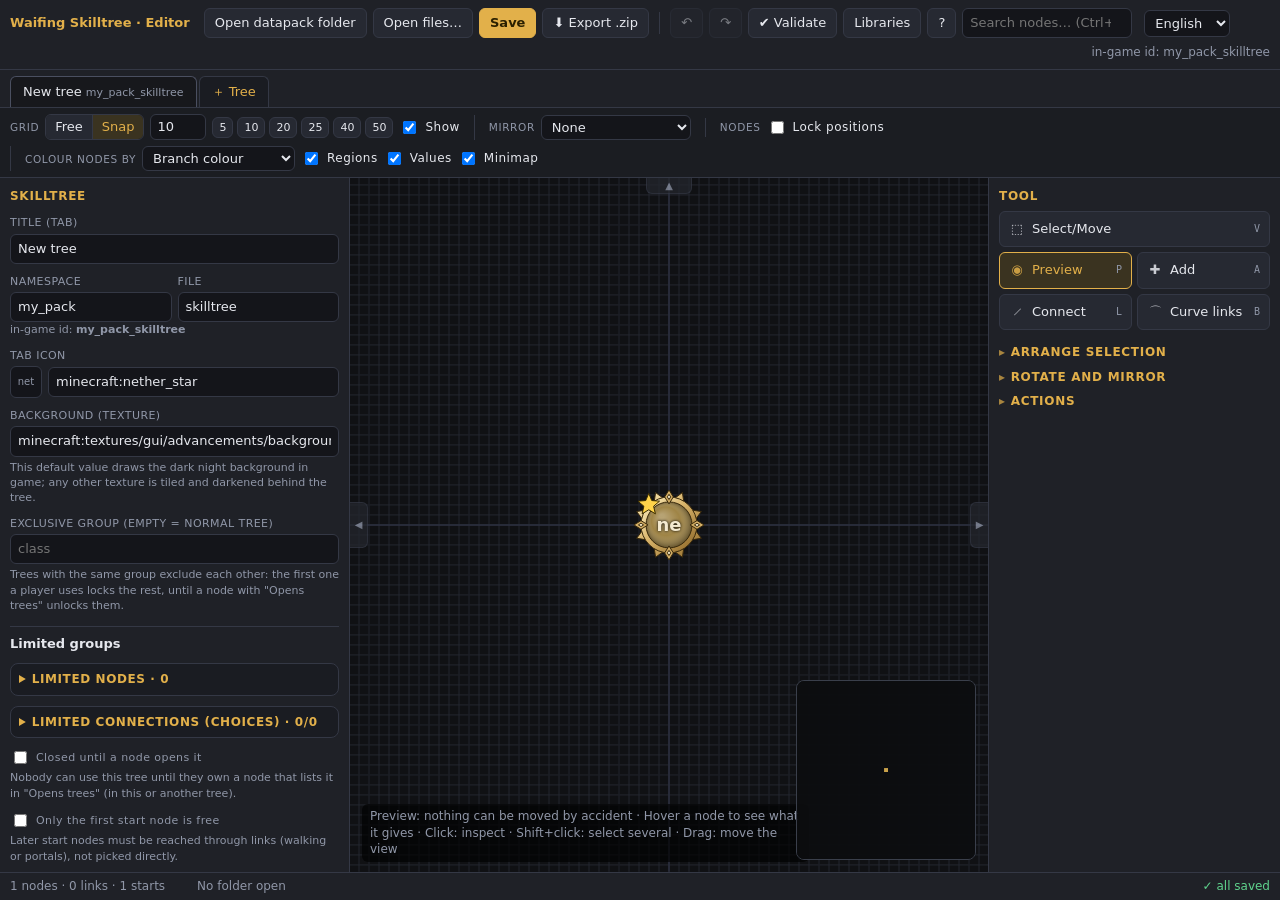
==== commit 8cef31be: "Add files via upload" ====
--- a/docs/index.html
+++ b/docs/index.html
@@ -198,6 +198,32 @@
 .cg-row{margin-left:14px;gap:6px}.cg-row input{flex:1;min-width:0;padding:2px 6px;font-size:12px}
 .cl-num{width:44px;padding:1px 4px;font-size:12px;margin-left:4px}
 
+.rot-presets{display:flex;gap:3px;margin:5px 0 6px}.rot-presets button{flex:1;padding:3px 0;font-size:11px;min-width:0}
+
+#nodeMenu{position:fixed;z-index:61;background:#16181ef8;border:1px solid #4a4f60;border-radius:10px;padding:6px;box-shadow:0 10px 30px #000a;min-width:210px;display:flex;flex-direction:column;gap:4px}
+#nodeMenu[hidden]{display:none}
+#nodeMenu button{display:flex;justify-content:space-between;align-items:center;gap:14px;text-align:left;padding:6px 9px}
+#nodeMenu kbd{color:var(--muted);font-size:10.5px}
+#nodeMenu .nm-hint{font-size:11px;color:var(--muted);padding:3px 4px 1px;max-width:220px;line-height:1.35}
+#addMenuForms button{padding:4px 8px;font-size:12px;white-space:nowrap}
+#stMirror{background:none;border:1px solid var(--warn);color:var(--warn);border-radius:6px;padding:1px 8px;font-size:11.5px;cursor:pointer}
+#stMirror[hidden]{display:none}
+.toolgrid.three{grid-template-columns:1fr 1fr 1fr;margin-bottom:5px}
+.toolgrid.three button{font-size:12px;padding:6px 5px}
+#tools .group .toolgrid+.toolgrid{margin-top:5px}
+#addMenuForms button{font-size:14px;padding:3px 0;flex:1}
+
+#tools .group.foldable>h3{cursor:pointer;user-select:none}
+#tools .group.foldable>h3::before{content:'▾ ';opacity:.7}
+#tools .group.foldable.closed>h3::before{content:'▸ '}
+#tools .group.foldable.closed>:not(h3){display:none}
+#tools .group.foldable.closed{margin-bottom:8px}
+#lkModeBox{margin-bottom:6px}
+#lkModeBox[hidden]{display:none}
+.lkmodes{display:flex;gap:3px}
+.lkmodes button{flex:1;padding:5px 4px;font-size:11.5px}
+.lkmodes button.on{border-color:var(--accent);background:#2e2a1c;color:var(--accent)}
+
 </style>
 </head>
 <body>
@@ -206,7 +232,7 @@
     <span class="brand">Waifing Skilltree · Editor</span>
     <button id="btnOpenDir" data-i data-it title="Choose the datapack root folder (the one with pack.mcmeta and data/)">Open datapack folder</button>
     <button id="btnOpenFiles" data-i data-it title="Open .json trees, .zip datapacks or .jar files (you can pick several)">Open files…</button>
-    <button id="btnSave" class="primary" data-i data-it title="Ctrl+S">Save</button>
+    <button id="btnSave" class="primary" data-i data-it title="Save the datapack as a folder (unzipped) — Ctrl+S">Save</button>
     <button id="btnZip" data-i>⬇ Export .zip</button>
     <span class="sep"></span>
     <button id="btnUndo" data-it title="Undo (Ctrl+Z)">↶</button>
@@ -279,34 +305,60 @@
       <div class="group">
         <h3 data-i>Tool</h3>
         <div class="toolgrid" id="toolBtns">
+          <button data-tool="select" class="wide" data-it title="Click: select · Drag: move · Drag on empty space: box select · Right-click a node: menu (delete, duplicate) · Delete key: delete"><i>⬚</i><span data-i>Select/Move</span> <kbd>V</kbd></button>
           <button data-tool="view"><i>◉</i><span data-i>Preview</span> <kbd>P</kbd></button>
-          <button data-tool="select"><i>⬚</i><span data-i>Select</span> <kbd>V</kbd></button>
           <button data-tool="add"><i>✚</i><span data-i>Add</span> <kbd>A</kbd></button>
           <button data-tool="link"><i>⟋</i><span data-i>Connect</span> <kbd>L</kbd></button>
-          <button data-tool="delete"><i>✕</i><span data-i>Delete</span> <kbd>X</kbd></button>
           <button data-tool="bend"><i>⌒</i><span data-i>Curve links</span> <kbd>B</kbd></button>
         </div>
       </div>
       <div class="group">
         <h3 data-i>Arrange selection</h3>
         <div class="toolgrid">
-          <button id="arrCircle" data-it title="Even circle around the selection's centre; links between neighbours follow the circle"><span data-i>◯ Circle</span></button>
+          <button id="arrSpread" data-it title="Spread the selection apart (nothing selected = whole tree). With Mirror on it keeps the symmetry. Shift = bigger step. Key ]"><span data-i>⤧ Spread</span></button>
+          <button id="arrShrink" data-it title="Pull the selection together (nothing selected = whole tree). With Mirror on it keeps the symmetry. Shift = bigger step. Key ["><span data-i>⤡ Pull together</span></button>
+        </div>
+        <div class="toolgrid">
+          <button id="arrCurveC" data-it title="Links between selected nodes follow a circle around the selection's centre"><span data-i>⤺ Bend links (selection)</span></button>
+          <button id="arrCurveO" data-it title="Links between selected nodes follow a circle around (0,0)"><span data-i>◎ Bend links (tree centre)</span></button>
+          <button id="arrStraight" data-it title="Straight links again">⟋ <span data-i>Straighten</span></button>
+          <button id="arrRelax" data-it title="Pushes overlapping nodes apart and evens out link lengths (nothing selected = whole tree)"><span data-i>✳ Untangle</span></button>
+        </div>
+        <div class="toolgrid">
           <button id="arrArc" data-it title="Keeps both ends and bends the rest into an arc"><span data-i>◠ Arc</span></button>
           <button id="arrLine" data-it title="Straight line, evenly spaced, between the two farthest nodes"><span data-i>— Line</span></button>
-          <button id="arrGrid" data-it title="Grid with the step below"><span data-i>▦ Grid</span></button>
-          <button id="arrTidy" class="wide" data-it title="Select ONE node: everything hanging from it (further from the starts) becomes a tidy tree growing away from its parent"><span data-i>⤷ Tidy branch from node</span></button>
-          <button id="arrSpread" data-it title="Spread the selection apart (nothing selected = whole tree). With Mirror on it keeps the symmetry. Shift = bigger step. Key ]"><span data-i>⤧ Spread</span></button>
-          <button id="arrShrink" data-it title="Pull the selection together (nothing selected = whole tree). With Mirror on it keeps the symmetry. Shift = bigger step. Key ["><span data-i>⤡ Pull together</span></button>
-          <button id="arrRotL" data-it title="Turn the selection 90° counter-clockwise, keeping its shape (nothing selected = whole tree). With Mirror on the copies follow. Key Shift+R"><span data-i>⟲ 90°</span></button>
-          <button id="arrRotR" data-it title="Turn the selection 90° clockwise, keeping its shape (nothing selected = whole tree). With Mirror on the copies follow. Key R"><span data-i>⟳ 90°</span></button>
-          <button id="arrRelax" class="wide" data-it title="Pushes overlapping nodes apart and evens out link lengths (nothing selected = whole tree)"><span data-i>✳ Untangle</span></button>
-          <button id="arrCurveC" data-it title="Links between selected nodes follow a circle around the selection's centre"><span data-i>⤺ Curve (centre)</span></button>
-          <button id="arrCurveO" data-it title="Links between selected nodes follow a circle around (0,0)"><span data-i>⤺ Curve (0,0)</span></button>
-          <button id="arrStraight" data-it title="Straight links again"><span data-i>Straighten</span></button>
-          <button id="arrSnap" data-it title="Snap the selection (or everything) to the grid"><span data-i>Snap selection</span></button>
+          <button id="arrGrid" data-it title="Rows and columns, keeping the rows you already had (nodes at a similar height share a row)"><span data-i>▦ Grid</span></button>
+          <button id="arrSnap" data-it title="Snap the selection (or everything) to the grid">⌗ <span data-i>Snap selection</span></button>
+        </div>
+        <div class="toolgrid">
+          <button id="arrCircle" data-it title="Even circle around the selection's centre; links between neighbours follow the circle"><span data-i>◯ Circle</span></button>
+          <button id="arrSquare" data-it title="Even square around the selection's centre. Press it again to turn it 45° into a diamond (a node that splits into two paths that meet again)"><span data-i>□ Square</span></button>
         </div>
         <label data-i>Step (distance between nodes)</label>
         <input id="arrStep" type="number" min="30" max="200" value="56">
+      </div>
+      <div class="group">
+        <h3 data-i>Rotate and mirror</h3>
+        <div class="row" style="align-items:center;gap:6px">
+          <input id="rotAngle" type="number" step="any" value="90" style="width:80px;flex:none" data-it title="Angle (°)">
+          <button id="arrRotL" style="flex:1" data-it title="Turn the selection by the angle on the left, counter-clockwise (nothing selected = whole tree around (0,0)). With Mirror on the copies follow. Key Shift+R">⟲</button>
+          <button id="arrRotR" style="flex:1" data-it title="Turn the selection by the angle on the left, clockwise (nothing selected = whole tree around (0,0)). With Mirror on the copies follow. Key R">⟳</button>
+        </div>
+        <div class="rot-presets"><button data-ra="1">1°</button><button data-ra="5">5°</button><button data-ra="15">15°</button><button data-ra="30">30°</button><button data-ra="45">45°</button><button data-ra="60">60°</button><button data-ra="90">90°</button></div>
+        <div class="toolgrid">
+          <button id="arrStraighten" data-it title="Turns the selection so its main direction is exactly vertical, horizontal or a multiple of 15°"><span data-i>⊾ Align</span></button>
+          <button id="arrAim" data-it title="Turns the selection so its main direction points exactly at (0,0), like a branch of a round tree"><span data-i>◎ Point to centre</span></button>
+        </div>
+        <label data-i>Mirror axis</label>
+        <div class="row" style="align-items:center;gap:6px">
+          <input id="mirAngle" type="number" step="any" value="0" style="width:80px;flex:none" data-it title="Axis angle (0° = vertical, 90° = horizontal)">
+          <select id="mirPivot"><option value="sel" data-i>through the selection centre</option><option value="origin" data-i>through (0,0)</option></select>
+        </div>
+        <div class="toolgrid">
+          <button id="arrFlip" data-it title="Flips the selection over the axis, in place"><span data-i>⇋ Flip</span></button>
+          <button id="arrMirCopy" data-it title="Creates a mirrored copy of the selection on the other side of the axis, with its links. Links to nodes outside the selection are copied too when the mirrored node exists"><span data-i>⧉ Mirror copy</span></button>
+          <button id="arrMirrorFix" class="wide" data-it title="Makes the mirrored copies follow the selected nodes again (Mirror mode)"><span data-i>⟲ Repair mirror</span></button>
+        </div>
       </div>
       <div class="group">
         <h3 data-i>Actions</h3>
@@ -327,11 +379,18 @@
       <div id="nodeTip" hidden></div>
       <canvas id="minimap" width="180" height="180" hidden></canvas>
       <div id="legend" hidden></div>
+      <div id="nodeMenu" hidden>
+        <button id="nmDup" type="button"><span data-i>⧉ Duplicate</span><kbd>Ctrl+D</kbd></button>
+        <button id="nmDel" type="button" class="danger"><span data-i>✕ Delete</span><kbd data-i>Del</kbd></button>
+        <div class="nm-hint" data-i>Tip: the Delete key removes the selected nodes faster.</div>
+      </div>
       <div id="addMenu" hidden>
         <div class="am-title" data-i>Node type</div>
         <div id="addMenuTypes" class="seg"></div>
         <div class="am-title" data-i>Size</div>
         <div id="addMenuSizes"></div>
+        <div class="am-title" data-i>Shape</div>
+        <div id="addMenuForms" class="seg"><button type="button" data-form="circle" data-it title="Circle">●</button><button type="button" data-form="square" data-it title="Square">■</button><button type="button" data-form="diamond" data-it title="Diamond">◆</button><button type="button" data-form="star" data-it title="Star">★</button></div>
         <div class="am-title" data-i>Color</div>
         <div id="addMenuColors" class="swatches"></div>
         <div class="row" style="margin-top:4px"><input type="color" id="addMenuPick" class="fixed" data-it title="Custom color"><button id="addMenuCopy" class="chip" type="button" data-it title="New nodes copy everything from the selected node (attributes, icon, colour…)"><span data-i>⧉ Copy selected node</span></button></div>
@@ -339,12 +398,12 @@
         <select id="newKind" hidden><option value="normal">normal</option><option value="and">and</option></select>
         <input type="checkbox" id="newStart" hidden><input type="checkbox" id="copySel" hidden><input id="newColor" hidden>
       </div>
-      <div id="linkMenu" hidden><div class="am-title" data-i>Link type</div><div id="linkMenuItems"></div><label id="lkLevelRow" class="lklevel" hidden><span data-i>Needs the origin at level</span> <input id="lkLevel" type="number" min="0" max="100" value="0"> <span class="muted small" data-i>(0 = just taken)</span></label></div>
+      <div id="linkMenu" hidden><div id="lkModeBox"><div class="am-title" data-i>Connect mode</div><div class="seg lkmodes" id="lkModes"><button type="button" data-lm="normal" data-i data-it title="Click A then B; the next click starts a new link">Normal</button><button type="button" data-lm="chain" data-i data-it title="B becomes the next A: draw a path node by node (same as holding Shift)">Continuous</button><button type="button" data-lm="static" data-i data-it title="A stays selected: link several nodes to the same origin">Static</button></div></div><div class="am-title" data-i>Link type</div><div id="linkMenuItems"></div><label id="lkLevelRow" class="lklevel" hidden><span data-i>Needs the origin at level</span> <input id="lkLevel" type="number" min="0" max="100" value="0"> <span class="muted small" data-i>(0 = just taken)</span></label></div>
       <div id="dropHint" data-i>Drop .json, .zip or folders here to import</div>
     </section>
     <aside id="inspector"></aside>
   </main>
-  <footer id="status"><span id="stCount"></span><span id="stCursor"></span><span id="stMode"></span><span id="stSave" style="margin-left:auto"></span></footer>
+  <footer id="status"><span id="stCount"></span><span id="stCursor"></span><span id="stMode"></span><button id="stMirror" type="button" hidden></button><span id="stSave" style="margin-left:auto"></span></footer>
 </div>
 
 <datalist id="attrList"></datalist>
@@ -406,6 +465,57 @@
 try { LANG = localStorage.getItem(LANG_KEY) === 'es' ? 'es' : 'en'; } catch (e) { /* storage unavailable */ }
 
 const ES = {
+  "Requires (neighbors, 0 = all)": "Requiere (vecinos, 0 = todos)",
+  "Square": "Cuadrado", "Star": "Estrella",
+  "⤺ Bend links (selection)": "⤺ Curvar enlaces (selección)",
+  "◎ Bend links (tree centre)": "◎ Curvar enlaces (centro del árbol)",
+  "Click: select · Drag: move (with mirror) · Shift: extend selection · Drag on empty space: box select · Right-click a node: delete / duplicate · Del: delete": "Clic: seleccionar · Arrastrar: mover (con espejo) · Shift: añadir a la selección · Arrastrar en vacío: seleccionar con un recuadro · Clic derecho en un nodo: eliminar / duplicar · Supr: eliminar",
+  "Turn on Mirror first.": "Activa el modo Espejo primero.",
+  "◇ Diamond": "◇ Diamante",
+  "□ Square": "□ Cuadrado",
+  "★ Star": "★ Estrella",
+  "Even square around the selection's centre. Press it again to turn it 45° into a diamond (a node that splits into two paths that meet again)": "Cuadrado regular alrededor del centro de la selección. Púlsalo otra vez y gira 45° hasta un diamante (un nodo que se divide en dos caminos que vuelven a unirse)",
+  "Five-pointed star around the selection's centre": "Estrella de cinco puntas alrededor del centro de la selección",
+  "◯ Circle": "◯ Círculo",
+  "Even diamond (square turned 45°) around the selection's centre, keeping the order around it": "Rombo regular (un cuadrado girado 45°) alrededor del centro de la selección, respetando el orden",
+  "⟲ Repair mirror": "⟲ Reparar espejo",
+  "Makes the mirrored copies follow the selected nodes again (Mirror mode)": "Hace que las copias espejo vuelvan a seguir a los nodos seleccionados (modo Espejo)",
+  "⧉ Duplicate": "⧉ Duplicar",
+  "✕ Delete": "✕ Eliminar",
+  "Del": "Supr",
+  "Tip: the Delete key removes the selected nodes faster.": "Consejo: con la tecla Supr borras los nodos seleccionados más rápido.",
+  "Click: select · Drag: move · Drag on empty space: box select · Right-click a node: menu (delete, duplicate) · Delete key: delete": "Clic: seleccionar · Arrastrar: mover · Arrastrar en vacío: seleccionar con un recuadro · Clic derecho en un nodo: menú (eliminar, duplicar) · Supr: eliminar",
+  "Mirror: {n} nodes have no mirrored copy": "Espejo: {n} nodos sin copia reflejada",
+  "Click to select them": "Clic para seleccionarlos",
+  "Mirror: {n} mirrored copies were not found, so they did not move. Use \"Repair mirror\" or check the status bar.": "Espejo: no se encontraron {n} copias reflejadas, así que no se movieron. Usa «Reparar espejo» o mira la barra de estado.",
+  "Mirror repaired: {n} copies moved.": "Espejo reparado: {n} copias movidas.",
+  "Select the nodes whose position is correct (e.g. one whole class) first.": "Primero selecciona los nodos cuya posición es la buena (por ejemplo, una clase entera).",
+  "Select/Move": "Seleccionar/Mover",
+  "Rotate and mirror": "Girar y espejo",
+  "Angle (°)": "Ángulo (°)",
+  "Turn the selection by the angle on the left, counter-clockwise (nothing selected = whole tree around (0,0)). With Mirror on the copies follow. Key Shift+R": "Gira la selección el ángulo de la izquierda, en sentido antihorario (sin selección = todo el árbol alrededor de (0,0)). Con Espejo activo, las copias la siguen. Tecla Shift+R",
+  "Turn the selection by the angle on the left, clockwise (nothing selected = whole tree around (0,0)). With Mirror on the copies follow. Key R": "Gira la selección el ángulo de la izquierda, en sentido horario (sin selección = todo el árbol alrededor de (0,0)). Con Espejo activo, las copias la siguen. Tecla R",
+  "Selection turned {a}°.": "Selección girada {a}°.",
+  "Whole tree turned {a}° around (0,0).": "Todo el árbol girado {a}° alrededor de (0,0).",
+  "⊾ Align": "⊾ Alinear",
+  "Turns the selection so its main direction is exactly vertical, horizontal or a multiple of 15°": "Gira la selección para que su dirección principal quede justo vertical, horizontal o en un múltiplo de 15°",
+  "◎ Point to centre": "◎ Apuntar al centro",
+  "Turns the selection so its main direction points exactly at (0,0), like a branch of a round tree": "Gira la selección para que su dirección principal apunte justo a (0,0), como una rama de un árbol redondo",
+  "Aligned: turned {a}°.": "Alineada: girada {a}°.",
+  "Mirror axis": "Eje del espejo",
+  "Axis angle (0° = vertical, 90° = horizontal)": "Ángulo del eje (0° = vertical, 90° = horizontal)",
+  "through the selection centre": "centro de selección",
+  "through (0,0)": "por (0,0)",
+  "⇋ Flip": "⇋ Voltear",
+  "Flips the selection over the axis, in place": "Voltea la selección sobre el eje, en su sitio",
+  "⧉ Mirror copy": "⧉ Copia en espejo",
+  "Creates a mirrored copy of the selection on the other side of the axis, with its links. Links to nodes outside the selection are copied too when the mirrored node exists": "Crea una copia reflejada de la selección al otro lado del eje, con sus enlaces. Los enlaces a nodos de fuera también se copian si existe el nodo reflejado",
+  "Flipped {n} nodes.": "Volteados {n} nodos.",
+  "Mirrored copy: {n} nodes.": "Copia en espejo: {n} nodos.",
+  "Shape": "Forma",
+  "Circle": "Círculo",
+  "Diamond": "Diamante",
+  "Rows and columns, keeping the rows you already had (nodes at a similar height share a row)": "Filas y columnas, respetando las filas que ya tenías (los nodos a una altura parecida van en la misma fila)",
   "No \"data\" folder found inside the chosen folder.": "No se encontró la carpeta \"data\" dentro de la carpeta elegida.",
   "Could not read {file}: {err}": "No se pudo leer {file}: {err}",
   "This browser cannot unzip compressed files. Update it, or extract the zip first.": "Este navegador no puede descomprimir archivos. Actualízalo o extrae el zip primero.",
@@ -471,6 +581,15 @@
   "Pick Add (A) and click to place nodes, or open your datapack.": "Elige Añadir (A) y haz clic para colocar nodos, o abre tu datapack.",
   "＋ Tree": "＋ Árbol",
   "Tree": "Árbol",
+  "Skilltree": "Skilltree",
+  "Connect mode": "Modo de conexión",
+  "Continuous": "Continua",
+  "Static": "Estática",
+  "Click A then B; the next click starts a new link": "Clic en A y luego en B; el siguiente clic empieza otra conexión",
+  "B becomes the next A: draw a path node by node (same as holding Shift)": "B pasa a ser el siguiente A: dibuja un camino nodo a nodo (igual que mantener Shift)",
+  "A stays selected: link several nodes to the same origin": "A se queda seleccionado: conecta varios nodos al mismo origen",
+  "Connect mode: {m}": "Modo de conexión: {m}",
+  "Click A then B: create/remove a link · Shift+click B: keep chaining from B · Right-click: link type and connect mode (normal / continuous / static) · Esc: cancel": "Clic en A y luego en B: crear/quitar conexión · Shift+clic en B: seguir encadenando desde B · Clic derecho: tipo de conexión y modo (normal / continua / estática) · Esc: cancelar",
   "Title (tab)": "Título (pestaña)",
   "Namespace": "Namespace",
   "File": "Archivo",
@@ -483,7 +602,7 @@
   "{n} nodes · {l} links": "{n} nodos · {l} enlaces",
   "✔ Validate": "✔ Validar",
   "Delete tree": "Borrar árbol",
-  "Select nodes with the Select tool (V) to edit them. Drag on empty space to select several.": "Selecciona nodos con la herramienta Seleccionar (V) para editarlos. Arrastra en vacío para seleccionar varios.",
+  "Select nodes with the Select tool (V) to edit them. Drag on empty space to select several.": "Selecciona nodos con la herramienta Seleccionar/Mover (V) para editarlos. Arrastra en vacío para seleccionar varios.",
   "(several)": "(varios)",
   "Node {id}": "Nodo {id}",
   "ID: {id}": "ID: {id}",
@@ -564,6 +683,7 @@
   "Open datapack folder": "Abrir carpeta de datapack",
   "Open files…": "Abrir archivos…",
   "Save": "Guardar",
+  "Save the datapack as a folder (unzipped) — Ctrl+S": "Guarda el datapack como carpeta (descomprimido) — Ctrl+S",
   "⬇ Export .zip": "⬇ Exportar .zip",
   "Libraries": "Bibliotecas",
   "This browser can't write straight into a folder (Brave, Firefox and Safari block that feature). Everything else works: open folders, .zip and .json files, and Save downloads a .zip you can drop into world/datapacks.": "Este navegador no puede escribir directamente en una carpeta (Brave, Firefox y Safari bloquean esa función). Todo lo demás funciona: abrir carpetas, archivos .zip y .json, y Guardar descarga un .zip que puedes soltar en world/datapacks.",
@@ -746,7 +866,7 @@
   'Added to the recipe book while the node is taken. Use the recipe type waifing_skilltree:skill_locked so only players with the node can craft it (no gamerule needed).': 'Se añade al libro de recetas mientras tengas el nodo. Usa el tipo de receta waifing_skilltree:skill_locked para que solo quien tenga el nodo pueda fabricarla (sin gamerule).',
   'Right-click recipes unlocked (ids, one per line)': 'Recetas de clic derecho desbloqueadas (ids, una por línea)',
   'Defined in data/<namespace>/waifingskilltree/click_recipes/<name>.json. Hold the catalyst on the cursor and right click the target in the inventory.': 'Se definen en data/<namespace>/waifingskilltree/click_recipes/<nombre>.json. Coge el catalizador con el cursor y haz clic derecho sobre el objetivo en el inventario.',
-  'Opens trees (exclusive groups)': 'Abre árboles (grupos exclusivos)',
+  'Opens trees (closed or exclusive trees)': 'Abre árboles (cerrados o exclusivos)',
   'In-game tree ids, or #group for every tree of that group. Lets the player use them even though they chose another tree of the group.': 'Ids de árbol del juego, o #grupo para todos los árboles de ese grupo. Permite usarlos aunque el jugador eligiera otro árbol del grupo.',
   'Right-click recipe id "{r}" ({id}) should look like namespace:file_name.': 'El id de receta de clic derecho "{r}" ({id}) debería ser namespace:nombre_de_archivo.',
   '"{id}" opens the group {u}, but no loaded tree uses that exclusive group.': '"{id}" abre el grupo {u}, pero ningún árbol cargado usa ese grupo exclusivo.',
@@ -770,20 +890,18 @@
   'Attribute category': 'Categoría de atributo', 'Node role': 'Papel del nodo',
   'Coloured regions': 'Regiones de color', 'Values under nodes (zoom in)': 'Valores bajo los nodos (con zoom)', 'Minimap': 'Minimapa',
   'Arrange selection': 'Ordenar selección', '◯ Circle': '◯ Círculo', '◠ Arc': '◠ Arco', '— Line': '— Línea', '▦ Grid': '▦ Cuadrícula',
-  '⤷ Tidy branch from node': '⤷ Ordenar rama desde el nodo', '✳ Untangle': '✳ Desenredar', '⤺ Curve (centre)': '⤺ Curvar (centro)',
+  '✳ Untangle': '✳ Desenredar', '⤺ Curve (centre)': '⤺ Curvar (centro)',
   '⤺ Curve (0,0)': '⤺ Curvar (0,0)', 'Straighten': 'Enderezar', 'Snap selection': 'Ajustar selección', 'Step (distance between nodes)': 'Paso (distancia entre nodos)',
   "Even circle around the selection's centre; links between neighbours follow the circle": 'Círculo regular alrededor del centro de la selección; los enlaces entre vecinos siguen el círculo',
   'Keeps both ends and bends the rest into an arc': 'Mantiene los extremos y curva el resto en un arco',
   'Straight line, evenly spaced, between the two farthest nodes': 'Línea recta y espaciada entre los dos nodos más alejados',
   'Grid with the step below': 'Cuadrícula con el paso de abajo',
-  'Select ONE node: everything hanging from it (further from the starts) becomes a tidy tree growing away from its parent': 'Selecciona UN nodo: todo lo que cuelga de él (más lejos de los inicios) se ordena como un árbol que crece alejándose de su padre',
   'Pushes overlapping nodes apart and evens out link lengths (nothing selected = whole tree)': 'Separa nodos solapados e iguala la longitud de los enlaces (sin selección = todo el árbol)',
   "Links between selected nodes follow a circle around the selection's centre": 'Los enlaces entre nodos seleccionados siguen un círculo alrededor del centro de la selección',
   'Links between selected nodes follow a circle around (0,0)': 'Los enlaces entre nodos seleccionados siguen un círculo alrededor de (0,0)',
   'Straight links again': 'Vuelve a poner los enlaces rectos', 'Snap the selection (or everything) to the grid': 'Ajusta la selección (o todo) a la cuadrícula',
   'Curve links: drag a link to bend it · Shift+click: straight again': 'Curvar enlaces: arrastra un enlace para curvarlo · Shift+clic: recto otra vez',
-  'Select at least {n} nodes first (Select tool, drag a box or Shift+click).': 'Primero selecciona al menos {n} nodos (herramienta Seleccionar, arrastra un recuadro o Shift+clic).',
-  'Select exactly one node: the root of the branch to tidy.': 'Selecciona un solo nodo: la raíz de la rama a ordenar.',
+  'Select at least {n} nodes first (Select tool, drag a box or Shift+click).': 'Primero selecciona al menos {n} nodos (herramienta Seleccionar/Mover, arrastra un recuadro o Shift+clic).',
   'Tidied {n} nodes.': '{n} nodos ordenados.', 'Curved {n} links.': '{n} enlaces curvados.', 'Straightened {n} links.': '{n} enlaces enderezados.',
   'Offense': 'Ataque', 'Defense': 'Defensa', 'Magic': 'Magia', 'Gathering & trade': 'Recolección y comercio', 'Crafting': 'Artesanía',
   'Mobility & stealth': 'Movilidad y sigilo', 'Other / empty': 'Otro / vacío', 'Start': 'Inicio', 'Keystone': 'Nodo clave', 'Several levels': 'Varios niveles',
@@ -804,6 +922,9 @@
   'Required nodes (ids, one per line; no link needed)': 'Nodos requeridos (ids, uno por línea; sin enlace)', 'How many of them (0 = all)': 'Cuántos de ellos (0 = todos)',
   'Required node "{id}" does not exist.': 'El nodo requerido "{id}" no existe.',
   'Only the first start node is free': 'Solo el primer nodo de inicio es libre',
+  'Closed until a node opens it': 'Cerrado hasta que un nodo lo abra',
+  'Nobody can use this tree until they own a node that lists it in "Opens trees" (in this or another tree).': 'Nadie puede usar este árbol hasta tener un nodo que lo incluya en "Abre árboles" (en este u otro árbol).',
+  'This tree is closed until a node opens it, but no loaded tree has a node with "{id}" in "Opens trees".': 'Este árbol está cerrado hasta que un nodo lo abra, pero ningún árbol cargado tiene un nodo con "{id}" en "Abre árboles".',
   'Later start nodes must be reached through links (walking or wormholes), not picked directly.': 'Los siguientes inicios deben alcanzarse por enlaces (caminando o por agujeros), no elegirse directamente.',
   'Click A then B: create/remove a link · Shift+click B: keep chaining from B · Right-click: link type (on a link: edit it) · Esc: cancel': 'Clic en A y luego en B: crear/quitar enlace · Shift+clic en B: seguir encadenando desde B · Clic derecho: tipo de enlace (sobre un enlace: editarlo) · Esc: cancelar',
   'Wormhole ↔ wormhole: wormhole link; everything else: normal': 'Agujero ↔ agujero: enlace de agujero; el resto: normal',
@@ -850,6 +971,12 @@
   "＋ One more pick at a choice": "＋ Una elección más en…",
   "Limited nodes": "Nodos limitados",
   "Limited connections (choices)": "Conexiones limitadas (elecciones)",
+  "Only choices with a changed limit, a group or extra picks are listed. To list another one, select its origin node and use \"Customize this choice\".": "Solo se listan las elecciones con un límite cambiado, un grupo o picks extra. Para listar otra, selecciona su nodo de origen y usa \"Personalizar esta elección\".",
+  "This node opens a choice: {n} options · pick": "Este nodo abre una elección: {n} opciones · elegir",
+  "Shown in the tree list of choices.": "Se muestra en la lista de elecciones del árbol.",
+  "⚙ Customize this choice": "⚙ Personalizar esta elección",
+  "Default limit (1): hidden from the tree list. Customize it to list it there (limit, group).": "Límite por defecto (1): oculta en la lista del árbol. Personalízala para listarla allí (límite, grupo).",
+  "Choice listed in the tree settings (click empty space).": "Elección listada en los ajustes del árbol (clic en un espacio vacío).",
   "Made with Choice links (Connect, right-click): from that node only one option can be followed. A node can allow one more pick with \"Taking this node raises the limit of\".": "Se crean con conexiones de Elección (Conectar, clic derecho): desde ese nodo solo se puede seguir una opción. Un nodo puede permitir una elección más con «Al cogerlo, sube el límite de».",
   "{n} options · pick {k}": "{n} opciones · elige {k}",
   "(+{b} with {who})": "(+{b} con {who})",
@@ -958,14 +1085,14 @@
 
 function newNode(id, x, y, props = {}) {
   return Object.assign({
-    id, x, y, title: 'Node', description: [], icon: 'minecraft:paper', shape: 'small', kind: 'normal',
+    id, x, y, title: 'Node', description: [], icon: 'minecraft:paper', shape: 'small', form: 'circle', kind: 'normal',
     require: 2, cost: 1, color: '', requires_advancements: [], attributes: [], commands: [], refund_commands: [],
     start: false, max_level: 1, cost_step: 0, requires_prev_level: 1, requires_items: [], requires_attributes: [], recipes: [], unlock_commands: [],
     click_recipes: [], unlock_trees: [], group: '', group_bonus: {}, requires_nodes: [], requires_count: 0, free_choice_if: [], cap_level: 0, cap_nodes: [], cap_count: 0,
   }, JSON.parse(JSON.stringify(props)), { id, x, y });
 }
 const cloneProps = n => JSON.parse(JSON.stringify({
-  title: n.title, description: n.description, icon: n.icon, shape: n.shape, kind: n.kind, require: n.require,
+  title: n.title, description: n.description, icon: n.icon, shape: n.shape, form: n.form, kind: n.kind, require: n.require,
   cost: n.cost, color: n.color, requires_advancements: n.requires_advancements, attributes: n.attributes,
   commands: n.commands, refund_commands: n.refund_commands, start: n.start, max_level: n.max_level, cost_step: n.cost_step,
   requires_prev_level: n.requires_prev_level, requires_items: n.requires_items, requires_attributes: n.requires_attributes, recipes: n.recipes, unlock_commands: n.unlock_commands,
@@ -975,7 +1102,7 @@
 
 function makeTree(ns, name, title) {
   return { id: gameId(ns, name), ns, name, title: title || name, icon: 'minecraft:nether_star',
-    background: 'minecraft:textures/gui/advancements/backgrounds/stone.png', exclusive_group: '', group_limits: {}, choice_groups: {}, choice_limits: {}, first_start_only: false,
+    background: 'minecraft:textures/gui/advancements/backgrounds/stone.png', exclusive_group: '', group_limits: {}, choice_groups: {}, choice_limits: {}, first_start_only: false, requires_unlock: false,
     nodes: new Map(), links: new Map(), dirty: false, history: [], future: [], handle: null, dirHandle: null };
 }
 
@@ -985,6 +1112,7 @@
   t.background = json.background || t.background;
   t.exclusive_group = (json.exclusive_group || '').trim();
   t.first_start_only = !!json.first_start_only;
+  t.requires_unlock = !!json.requires_unlock;
   t.group_limits = Object.assign({}, json.group_limits || {});
   t.choice_groups = Object.assign({}, json.choice_groups || {});
   t.choice_limits = Object.assign({}, json.choice_limits || {});
@@ -998,6 +1126,7 @@
     n.description = raw.description || [];
     n.icon = raw.icon || n.icon;
     n.shape = { notable: 'medium', keystone: 'large' }[raw.shape] || raw.shape || (raw.start ? 'large' : 'small');
+    n.form = ['square', 'diamond', 'star'].includes(raw.form) ? raw.form : 'circle';
     n.kind = raw.kind === 'and' ? 'and' : 'normal';   // old "wormhole" nodes are normal: a long link already looks like a portal
     n.require = raw.require ?? 2;
     n.cost = raw.cost ?? 1;
@@ -1037,6 +1166,7 @@
 function treeToJSON(t) {
   const nodes = [...t.nodes.values()].map(n => {
     const o = { id: n.id, x: round1(n.x), y: round1(n.y), title: n.title, description: n.description, icon: n.icon, shape: n.shape, start: !!n.start };
+    if (n.form && n.form !== 'circle') o.form = n.form;
     if (n.kind !== 'normal') o.kind = n.kind;
     if (n.kind === 'and') o.require = n.require;
     o.cost = n.cost;
@@ -1062,7 +1192,7 @@
     return o;
   });
   const links = [...t.links.values()].map(l => (l.min_level > 0 ? [l.from, l.to, l.type, l.curve || 0, l.min_level] : l.curve ? [l.from, l.to, l.type, l.curve] : l.type === 'normal' ? [l.from, l.to] : [l.from, l.to, l.type]));
-  return { title: t.title, icon: t.icon, background: t.background, ...(t.exclusive_group ? { exclusive_group: t.exclusive_group } : {}), ...(Object.keys(t.group_limits || {}).length ? { group_limits: t.group_limits } : {}), ...(choiceGroupsOut(t)), ...(t.first_start_only ? { first_start_only: true } : {}), nodes, links };
+  return { title: t.title, icon: t.icon, background: t.background, ...(t.exclusive_group ? { exclusive_group: t.exclusive_group } : {}), ...(Object.keys(t.group_limits || {}).length ? { group_limits: t.group_limits } : {}), ...(choiceGroupsOut(t)), ...(t.requires_unlock ? { requires_unlock: true } : {}), ...(t.first_start_only ? { first_start_only: true } : {}), nodes, links };
 }
 const round1 = v => Math.round(v * 10) / 10;
 const treeJSONText = t => JSON.stringify(treeToJSON(t), null, 2) + '\n';
@@ -1129,6 +1259,10 @@
   for (const l of t.links.values()) if (l.type === 'choice') (m.get(l.from) || m.set(l.from, []).get(l.from)).push(l.to);
   return [...m].map(([id, opts]) => ({ id, title: t.nodes.get(id)?.title || id, options: opts, group: (t.choice_groups || {})[id] || '', limit: (t.choice_limits || {})[id] ?? 1,
     bonus: [...t.nodes.values()].filter(n => (n.group_bonus || {})['choice:' + id]).map(n => [n.title, n.group_bonus['choice:' + id]]) }));
+}
+/** Choices shown in the tree settings list: limit other than 1, a choice group, extra picks, or pinned from the node inspector. */
+function listedForks(t) {
+  return choiceForks(t).filter(f => f.limit !== 1 || f.group || f.bonus.length || (t.cl_pinned && t.cl_pinned.has(f.id)));
 }
 const hasPortal = (t, id) => [...t.links.values()].some(l => (l.from === id || l.to === id) && linkLook(t, l) === 'portal');
 function removeNode(t, id) {
@@ -1446,6 +1580,7 @@
 function commit() {
   const t = S.cur;
   if (!t) return;
+  if (S.mirrorJob) { const job = S.mirrorJob; S.mirrorJob = null; try { job(); } catch (e) { console.error(e); } }
   t.history.push(snapshot(t));
   if (t.history.length > 250) t.history.shift();
   t.future.length = 0;
@@ -1456,7 +1591,7 @@
 function restore(t, text) {
   const n = treeFromJSON(JSON.parse(text), t.ns, t.name);
   t.title = n.title; t.icon = n.icon; t.background = n.background; t.nodes = n.nodes; t.links = n.links;
-  t.exclusive_group = n.exclusive_group; t.group_limits = n.group_limits; t.choice_groups = n.choice_groups; t.choice_limits = n.choice_limits; t.first_start_only = n.first_start_only;
+  t.exclusive_group = n.exclusive_group; t.group_limits = n.group_limits; t.choice_groups = n.choice_groups; t.choice_limits = n.choice_limits; t.first_start_only = n.first_start_only; t.requires_unlock = n.requires_unlock;
   for (const id of [...S.sel]) if (!t.nodes.has(id)) S.sel.delete(id);
   t.dirty = true;
   UI.refreshAll();
@@ -1500,12 +1635,28 @@
   }
   return null;
 }
+/** Node within `tol` of (x,y). Mirrored copies are looked up with some tolerance, because positions are rounded when saved. */
+const MIRROR_TOL = 3;
+function nodeNear(t, x, y, exclude, tol = MIRROR_TOL) {
+  let best = null, bd = tol * tol;
+  for (const n of t.nodes.values()) {
+    if (n === exclude) continue;
+    const dx = n.x - x, dy = n.y - y, d = dx * dx + dy * dy;
+    if (d <= bd) { bd = d; best = n; }
+  }
+  return best;
+}
+/** Is mirror copy k a reflection (bends of curved links turn the other way)? */
+function mirrorIsReflection(k) {
+  const m = $('#mirror').value;
+  return m === 'x' || m === 'y' || (m === 'xy' && k !== 3);
+}
 /** Symmetric counterparts of n: [{k, node}] (excluding n, no repeats). */
 function counterparts(t, n) {
   const out = [], seen = new Set();
   for (let k = 1; k < mirrorCount(); k++) {
     const [x, y] = mirrorApply(k, n.x, n.y);
-    const m = nodeAt(t, x, y, n);
+    const m = nodeNear(t, x, y, n);
     if (m && !seen.has(m)) { seen.add(m); out.push({ k, node: m }); }
   }
   return out;
@@ -1523,7 +1674,7 @@
 
 function createNode(t, x, y, template) {
   // size is purely visual; what a node does (attributes, commands, recipes...) is chosen in the inspector
-  const props = template ? cloneProps(template) : { shape: $('#newShape').value, kind: $('#newKind').value, start: $('#newStart').checked };
+  const props = template ? cloneProps(template) : { shape: $('#newShape').value, kind: $('#newKind').value, start: $('#newStart').checked, form: (typeof addState !== 'undefined' && addState.form) || 'circle' };
   if (!template) {
     props.cost = 1;
     props.title = props.start ? _('Start') : _('Node');
@@ -1548,7 +1699,7 @@
     const m = createNode(t, qx, qy, template || primary);
     if (chainFrom) {
       const [fx, fy] = mirrorApply(k, chainFrom.x, chainFrom.y);
-      const fm = nodeAt(t, fx, fy, m);
+      const fm = nodeNear(t, fx, fy, m);
       if (fm) t.links.set(linkKey(fm.id, m.id), { from: fm.id, to: m.id, type: 'normal' });
     }
   }
@@ -1576,7 +1727,7 @@
   apply(a, b);
   for (let k = 1; k < mirrorCount(); k++) {
     const [ax, ay] = mirrorApply(k, a.x, a.y), [bx, by] = mirrorApply(k, b.x, b.y);
-    const ma = nodeAt(t, ax, ay), mb = nodeAt(t, bx, by);
+    const ma = nodeNear(t, ax, ay), mb = nodeNear(t, bx, by);
     if (ma && mb && ma !== mb) apply(ma, mb);
   }
   return true;
@@ -1640,7 +1791,7 @@
     const o = l.from === n.id ? l.to : l.from;
     if ((lv.get(o) || 0) >= Math.max(min, l.min_level || 0)) c++;
   }
-  return c >= (n.kind === 'and' ? n.require : 1);
+  return c >= (n.kind === 'and' ? (n.require > 0 ? n.require : Math.max(1, incoming(t, n.id).size)) : 1);
 }
 function validSet(t, ids) {
   const ok = new Map();   // assumes every node is levelled to its max_level
@@ -1681,6 +1832,11 @@
   const add = (sev, msg, node) => P.push({ sev, msg, node });
   const nodes = [...t.nodes.values()];
   if (!nodes.length) add('warn', _('The tree has no nodes.'));
+  if (t.requires_unlock) {
+    const id = gameId(t.ns, t.name);
+    const opens = S.trees.some(x => [...x.nodes.values()].some(n => (n.unlock_trees || []).some(u => u === id || (t.exclusive_group && u === '#' + t.exclusive_group))));
+    if (!opens) add('info', _('This tree is closed until a node opens it, but no loaded tree has a node with "{id}" in "Opens trees".', { id }));
+  }
   if (nodes.length && !nodes.some(n => n.start)) add('error', _('There is no start node: nobody will be able to take the first node. Tick "Start node" on at least one node.'));
 
   const reach = validSet(t, new Set(t.nodes.keys()));
@@ -1713,7 +1869,7 @@
     }
     for (const c of n.unlock_commands) if (c.startsWith('/')) add('info', _('Unlocked command with a leading "/" in {id}: the slash is ignored.', { id: n.id }), n.id);
     if (n.cost < 0) add('error', _('"{title}" ({id}) has a negative cost.', { title: n.title, id: n.id }), n.id);
-    if (n.kind === 'and' && incoming(t, n.id).size < n.require) add('error', _('"{title}" ({id}) requires {req} neighbors but only has {have} incoming links.', { title: n.title, id: n.id, req: n.require, have: incoming(t, n.id).size }), n.id);
+    if (n.kind === 'and' && n.require > 0 && incoming(t, n.id).size < n.require) add('error', _('"{title}" ({id}) requires {req} neighbors but only has {have} incoming links.', { title: n.title, id: n.id, req: n.require, have: incoming(t, n.id).size }), n.id);
     if (!/^[a-z0-9_.:\/-]+$/.test(n.icon) || !n.icon.includes(':')) add('warn', _('Doubtful icon format in {id}: "{icon}" (use mod:item).', { id: n.id, icon: n.icon }), n.id);
     if (S.tex.size && !S.tex.has(n.icon) && !n.icon.startsWith('minecraft:')) add('info', _('Icon "{icon}" ({id}) is not in the loaded textures.', { icon: n.icon, id: n.id }), n.id);
     for (const a of n.attributes) {
@@ -1735,6 +1891,115 @@
   return P;
 }
 
+
+/* ---------- mirror: keeping the copies in step ----------
+   Any tool that moves or bends the selection calls armMirror(nodes) first. It remembers which
+   node is the mirrored copy of which (while they still line up) and, when the tool commits,
+   moves the copies to the mirrored new positions and copies the bends of the links. */
+function armMirror(nodes) {
+  const t = S.cur; S.mirrorJob = null;
+  if (!t || mirrorCount() < 2 || !nodes || !nodes.length) return;
+  const sel = new Set(nodes), pairs = [], lostIds = new Set();
+  for (const n of nodes) for (let k = 1; k < mirrorCount(); k++) {
+    const [x, y] = mirrorApply(k, n.x, n.y), m = nodeNear(t, x, y, n);
+    if (!m) lostIds.add(n.id); else if (!sel.has(m)) pairs.push({ n, k, m });
+  }
+  const lpairs = [];
+  for (const l of t.links.values()) {
+    const a = t.nodes.get(l.from), b = t.nodes.get(l.to);
+    if (!a || !b || (!sel.has(a) && !sel.has(b))) continue;
+    for (let k = 1; k < mirrorCount(); k++) {
+      const pa = mirrorApply(k, a.x, a.y), pb = mirrorApply(k, b.x, b.y);
+      const ma = nodeNear(t, pa[0], pa[1]), mb = nodeNear(t, pb[0], pb[1]);
+      if (!ma || !mb || ma === mb || sel.has(ma) && sel.has(mb)) continue;
+      const ml = t.links.get(linkKey(ma.id, mb.id));
+      if (ml && ml !== l) lpairs.push({ l, ml, sign: (mirrorIsReflection(k) ? -1 : 1) * (ml.from === ma.id ? 1 : -1) });
+    }
+  }
+  S.mirrorJob = () => {
+    for (const { n, k, m } of pairs) { const [x, y] = mirrorApply(k, n.x, n.y); m.x = Math.round(x * 10) / 10; m.y = Math.round(y * 10) / 10; }
+    for (const { l, ml, sign } of lpairs) { if (l.curve) ml.curve = l.curve * sign; else delete ml.curve; }
+    if (lostIds.size) toast(_('Mirror: {n} mirrored copies were not found, so they did not move. Use "Repair mirror" or check the status bar.', { n: lostIds.size }));
+  };
+}
+/** Nodes that have no mirrored copy at one of the mirror positions (fast: spatial hash). */
+function mirrorOrphans(t) {
+  if (!t || mirrorCount() < 2) return [];
+  const cell = 8, grid = new Map(), key = (x, y) => Math.floor(x / cell) + ',' + Math.floor(y / cell);
+  for (const n of t.nodes.values()) { const k = key(n.x, n.y); (grid.get(k) || grid.set(k, []).get(k)).push(n); }
+  const near = (x, y, self) => {
+    const cx = Math.floor(x / cell), cy = Math.floor(y / cell);
+    for (let i = -1; i <= 1; i++) for (let j = -1; j <= 1; j++) for (const m of grid.get((cx + i) + ',' + (cy + j)) || [])
+      if (m !== self && Math.hypot(m.x - x, m.y - y) <= MIRROR_TOL) return true;
+    return false;
+  };
+  const out = [];
+  for (const n of t.nodes.values()) {
+    if (Math.hypot(n.x, n.y) < 0.5) continue;   // the centre is its own copy
+    for (let k = 1; k < mirrorCount(); k++) { const [x, y] = mirrorApply(k, n.x, n.y); if (Math.hypot(x - n.x, y - n.y) > MIRROR_TOL && !near(x, y, n)) { out.push(n); break; } }
+  }
+  return out;
+}
+/** Id shape shared by mirrored copies made by tools/scripts: "soldier_b0t" ~ "mage_b0t". Tries shorter tails. */
+function idTails(id) { const p = id.split('_'), out = []; for (let i = 1; i < Math.min(p.length, 4); i++) out.push(p.slice(i).join('_')); return out; }
+/** Moves the mirrored copies of the selected nodes back to the mirrored positions.
+ *  Copies are found by position, or by id (same name after the class prefix) when they drifted away. */
+function repairMirror() {
+  const t = S.cur;
+  if (!t || mirrorCount() < 2) return toast(_('Turn on Mirror first.'));
+  const ns = selNodes();
+  if (!ns.length) return toast(_('Select the nodes whose position is correct (e.g. one whole class) first.'));
+  const sel = new Set(ns), used = new Set(), byTail = new Map();
+  for (const m of t.nodes.values()) if (!sel.has(m)) for (const tl of idTails(m.id)) (byTail.get(tl) || byTail.set(tl, []).get(tl)).push(m);
+  let moved = 0;
+  for (const n of ns) for (let k = 1; k < mirrorCount(); k++) {
+    const [x, y] = mirrorApply(k, n.x, n.y);
+    let m = nodeNear(t, x, y, n);
+    if (!m) {
+      const lim = Math.max(300, 0.35 * Math.hypot(n.x, n.y));
+      for (const tl of idTails(n.id)) {
+        let best = null, bd = lim;
+        for (const c of byTail.get(tl) || []) { if (used.has(c)) continue; const d = Math.hypot(c.x - x, c.y - y); if (d < bd) { bd = d; best = c; } }
+        if (best) { m = best; break; }
+      }
+    }
+    if (!m || sel.has(m)) continue;
+    used.add(m);
+    if (Math.hypot(m.x - x, m.y - y) > 0.05) { m.x = Math.round(x * 10) / 10; m.y = Math.round(y * 10) / 10; moved++; }
+  }
+  armMirror(ns);   // bends of the links follow too
+  commit();
+  toast(_('Mirror repaired: {n} copies moved.', { n: moved }));
+}
+/** With Mirror on: gives freshly created nodes (ids) their mirrored copies, with the links between them
+ *  and to existing nodes whose mirror exists. Returns the new copies. */
+function replicateMirrored(t, ids) {
+  if (mirrorCount() < 2 || !ids.length) return [];
+  const made = [], fresh = new Set(ids);
+  for (let k = 1; k < mirrorCount(); k++) {
+    const map = new Map();
+    for (const id of ids) {
+      const n = t.nodes.get(id), [x, y] = mirrorApply(k, n.x, n.y);
+      if (nodeNear(t, x, y, n)) continue;
+      const c = newNode(freshId(t), Math.round(x * 10) / 10, Math.round(y * 10) / 10, cloneProps(n));
+      c.start = n.start; t.nodes.set(c.id, c); map.set(id, c.id); made.push(c.id);
+    }
+    for (const l of [...t.links.values()]) {
+      if (!fresh.has(l.from) && !fresh.has(l.to)) continue;
+      const pick = id => {
+        if (map.has(id)) return map.get(id);
+        const o = t.nodes.get(id), [x, y] = mirrorApply(k, o.x, o.y), m = nodeNear(t, x, y);
+        return m ? m.id : null;
+      };
+      const a = pick(l.from), b = pick(l.to);
+      if (!a || !b || a === b || t.links.has(linkKey(a, b))) continue;
+      const nl = Object.assign({}, l, { from: a, to: b }); if (nl.curve && mirrorIsReflection(k)) nl.curve = -nl.curve;
+      t.links.set(linkKey(a, b), nl);
+    }
+  }
+  return made;
+}
+
 /* ============================================================
    Canvas: drawing and interaction
    ============================================================ */
@@ -1792,7 +2057,7 @@
   }
   if (n.kind === 'and') {
     ctx.fillStyle = '#ffe97a'; ctx.font = `bold ${Math.round(r * 0.7)}px system-ui,sans-serif`; ctx.textAlign = 'left'; ctx.textBaseline = 'alphabetic';
-    ctx.fillText('&' + n.require, r * 0.35, r * 0.95);
+    ctx.fillText('&' + (n.require > 0 ? n.require : '∀'), r * 0.35, r * 0.95);
   }
   if (S.searchQ && S.srch.has(n.id)) {   // search hit: bright ring
     ctx.strokeStyle = '#ffe97a'; ctx.lineWidth = 3.5; ctx.beginPath(); ctx.arc(0, 0, frameRadius(n) + 7, 0, 7); ctx.stroke();
@@ -1953,7 +2218,7 @@
       for (let k = 0; k < mm; k++) {
         const [qx, qy] = mirrorApply(k, gx, gy);
         const tpl = $('#copySel').checked && S.sel.size === 1 ? S.cur.nodes.get([...S.sel][0]) : null;
-        const g = tpl ? { shape: tpl.shape, kind: tpl.kind, group: tpl.group } : { shape: $('#newShape').value, kind: $('#newKind').value, group: '' };
+        const g = tpl ? { shape: tpl.shape, kind: tpl.kind, group: tpl.group, form: tpl.form } : { shape: $('#newShape').value, kind: $('#newKind').value, group: '', form: addState.form || 'circle' };
         ctx.save(); ctx.translate(qx, qy); drawFrame(g, RADIUS[g.shape], k === 0 ? (tpl ? nodeColor(tpl) : addColor()) : '#6aa9ff'); ctx.restore();
       }
       ctx.globalAlpha = 1;
@@ -1997,6 +2262,10 @@
       return;
     }
     if (e.button === 1 && hit) { e.preventDefault(); deleteNodeMirrored(t, hit.id); S.sel.delete(hit.id); commit(); return; }   // middle-click: delete
+  }
+  if (S.tool === 'select' && e.button === 2 && hit && !spaceDown) {   // right-click a node: small menu (delete / duplicate)
+    if (!S.sel.has(hit.id)) { S.sel = new Set([hit.id]); UI.refreshInspector(); requestDraw(); }
+    openNodeMenu(e.clientX, e.clientY); return;
   }
   const panNow = e.button === 1 || e.button === 2 || spaceDown;
   if (panNow || (S.tool === 'view' && e.button === 0)) {
@@ -2028,15 +2297,17 @@
     if (linkFrom && linkFrom !== hit.id && t.nodes.has(linkFrom)) {
       if (toggleLinkMirrored(t, t.nodes.get(linkFrom), hit)) commit();
       // the chain only continues with Shift held: B becomes the next A; otherwise start over
-      linkFrom = e.shiftKey ? hit.id : null; S.sel = new Set([hit.id]); UI.refreshInspector(); requestDraw(); return;
+      // modes (right-click menu): static keeps A as the origin; continuous (or Shift) moves on to B
+      const mode = S.linkMode || 'normal';
+      if (mode === 'static' && !e.shiftKey) { S.sel = new Set([linkFrom]); UI.refreshInspector(); requestDraw(); return; }
+      linkFrom = e.shiftKey || mode === 'chain' ? hit.id : null; S.sel = new Set([hit.id]); UI.refreshInspector(); requestDraw(); return;
     }
     linkFrom = linkFrom === hit.id ? null : hit.id; S.sel = new Set([hit.id]); UI.refreshInspector(); requestDraw();
-  } else if (S.tool === 'delete') {
-    if (hit) { deleteNodeMirrored(t, hit.id); commit(); }
   } else if (S.tool === 'bend') {
     const l = linkAt(t, wx, wy, 12 / S.view.z);
     if (!l) { drag = { type: 'pan', sx, sy, vx: S.view.x, vy: S.view.y }; return; }
     if (e.shiftKey) { l.curve = 0; commit(); return; }   // Shift+click: straight again
+    armMirror([t.nodes.get(l.from), t.nodes.get(l.to)].filter(Boolean));   // mirrored links bend the same way
     drag = { type: 'bend', link: l, moved: false };
   }
 });
@@ -2108,10 +2379,9 @@
 }, { passive: false });
 
 const toolHint = name => ({
-  select: _('Click: select · Drag: move (with mirror) · Shift: extend selection · Drag on empty space: box select'),
+  select: _('Click: select · Drag: move (with mirror) · Shift: extend selection · Drag on empty space: box select · Right-click a node: delete / duplicate · Del: delete'),
   add: _('Click: add node · Right-click node: select · Right-click empty: choose type and color · Middle-click node: delete · Shift+click: add and link to the selected node · Ctrl: flip snapping'),
-  link: _('Click A then B: create/remove a link · Shift+click B: keep chaining from B · Right-click: link type (on a link: edit it) · Esc: cancel'),
-  delete: _('Click a node to delete it (and its mirrored copies when mirror is on)'),
+  link: _('Click A then B: create/remove a link · Shift+click B: keep chaining from B · Right-click: link type and connect mode (normal / continuous / static) · Esc: cancel'),
   bend: _('Curve links: drag a link to bend it · Shift+click: straight again'),
   view: _('Preview: nothing can be moved by accident · Hover a node to see what it gives · Click: inspect · Shift+click: select several · Drag: move the view'),
 }[name]);
@@ -2119,7 +2389,7 @@
   S.tool = name; linkFrom = null;
   $$('#toolBtns button').forEach(b => b.classList.toggle('on', b.dataset.tool === name));
   hideNodeTip();
-  cv.style.cursor = { bend: 'pointer', view: 'grab', select: 'default', add: 'crosshair', link: 'cell', delete: 'not-allowed' }[name];
+  cv.style.cursor = { bend: 'pointer', view: 'grab', select: 'default', add: 'crosshair', link: 'cell' }[name];
   $('#hint').textContent = toolHint(name);
   if (typeof updateAddBar === 'function') updateAddBar();
   requestDraw();
@@ -2132,10 +2402,11 @@
   const ctrl = e.ctrlKey || e.metaKey, k = e.key.toLowerCase();
   if (ctrl && k === 'z') { e.preventDefault(); e.shiftKey ? redo() : undo(); return; }
   if (ctrl && k === 'y') { e.preventDefault(); redo(); return; }
+  if (ctrl && k === 'd' && S.cur && S.sel.size) { e.preventDefault(); duplicateSelection(); return; }
   if (ctrl && k === 's') { e.preventDefault(); UI.save(); return; }
   if (ctrl && k === 'a' && S.cur) { e.preventDefault(); S.sel = new Set(S.cur.nodes.keys()); UI.refreshInspector(); requestDraw(); return; }
   if (ctrl) return;
-  const tool = { b: 'bend', p: 'view', v: 'select', a: 'add', l: 'link', x: 'delete' }[k];
+  const tool = { b: 'bend', p: 'view', v: 'select', a: 'add', l: 'link' }[k];
   if (tool) { setTool(tool); return; }
   const t = S.cur;
   if (!t) return;
@@ -2211,6 +2482,25 @@
 }
 function hideNodeTip() { const tip = document.getElementById('nodeTip'); if (tip) tip.hidden = true; tipFor = null; }
 
+
+/* ---------- right-click menu of a node (Select/Move tool) ---------- */
+function openNodeMenu(cx, cy) {
+  const m = $('#nodeMenu'); m.hidden = false;
+  const w = m.offsetWidth, h = m.offsetHeight;
+  m.style.left = Math.min(cx, innerWidth - w - 8) + 'px'; m.style.top = Math.min(cy, innerHeight - h - 8) + 'px';
+}
+function closeNodeMenu() { $('#nodeMenu').hidden = true; }
+$('#nodeMenu').addEventListener('contextmenu', e => e.preventDefault());
+$('#nmDup').onclick = () => { closeNodeMenu(); duplicateSelection(); };
+$('#nmDel').onclick = () => {
+  closeNodeMenu();
+  const t = S.cur; if (!t || !S.sel.size) return;
+  for (const id of [...S.sel]) if (t.nodes.has(id)) deleteNodeMirrored(t, id);
+  S.sel.clear(); commit();
+};
+window.addEventListener('pointerdown', e => { if (!$('#nodeMenu').hidden && !e.target.closest('#nodeMenu')) closeNodeMenu(); }, true);
+window.addEventListener('keydown', e => { if (e.key === 'Escape') closeNodeMenu(); });
+
 /* ============================================================
    UI: tabs, inspector, files (zip / folder / drop), dialogs, startup
    ============================================================ */
@@ -2233,6 +2523,9 @@
     const dirty = S.trees.some(x => x.dirty) || S.deleted.length;
     $('#stSave').textContent = dirty ? _('● unsaved changes') : _('✓ all saved');
     $('#stSave').style.color = dirty ? 'var(--warn)' : 'var(--ok)';
+    const orph = mirrorOrphans(t), mb = $('#stMirror');
+    mb.hidden = !orph.length;
+    if (orph.length) { mb.textContent = '⚠ ' + _('Mirror: {n} nodes have no mirrored copy', { n: orph.length }); mb.title = _('Click to select them'); mb.onclick = () => { S.sel = new Set(orph.map(n => n.id)); UI.refreshInspector(); requestDraw(); }; }
     $('#stMode').textContent = S.root ? _('Folder: {name}', { name: S.root.name }) : (HAS_FS ? _('No folder open') : _('File mode (this browser cannot write to folders)'));
     $('#fileInfo').textContent = t ? _('in-game id: {id}', { id: gameId(t.ns, t.name) }) : '';
     $('#welcome').innerHTML = t && t.nodes.size ? '' : `<div style="font-size:18px;color:#c8ccd8">${esc(_('Empty tree'))}</div>${esc(_('Pick Add (A) and click to place nodes, or open your datapack.'))}`;
@@ -2268,7 +2561,7 @@
   const nodes = selNodes();
   if (!nodes.length) {
     el.innerHTML = `
-      <h3>${esc(_('Tree'))}</h3>
+      <h3>${esc(_('Skilltree'))}</h3>
       ${lab('Title (tab)')}<input data-tf="title" value="${esc(t.title)}">
       <div class="row"><div>${lab('Namespace')}<input data-tf="ns" value="${esc(t.ns)}" ${t.handle ? 'disabled' : ''}></div>
       <div>${lab('File')}<input data-tf="name" value="${esc(t.name)}" ${t.handle ? 'disabled' : ''}></div></div>
@@ -2288,15 +2581,18 @@
       }).join('')}</div>
       <button id="glAdd" style="margin-top:4px">${esc(_('＋ Add group'))}</button>
       </details>
-      <details class="sec" data-sk="gl-links" ${secOpen.has('gl-links') ? 'open' : ''}><summary>${esc(_('Limited connections (choices)'))} · ${choiceForks(t).length}</summary>
+      <details class="sec" data-sk="gl-links" ${secOpen.has('gl-links') ? 'open' : ''}><summary>${esc(_('Limited connections (choices)'))} · ${listedForks(t).length}/${choiceForks(t).length}</summary>
       <div class="muted small" style="margin-bottom:4px">${esc(_('Additional settings for "Choice Nodes": here you can see all the "Choice Nodes" you have in total and group them.'))}<br>${esc(_('This makes it easier to add an extra "decision" to several "Choice Nodes" at once.'))}</div>
-      ${(() => { const fs = choiceForks(t); return fs.length ? fs.map(f => `<div class="cg-fork"><div class="row small"><span class="choice-dot"></span><span style="flex:1;min-width:0;overflow:hidden;text-overflow:ellipsis;white-space:nowrap">${esc(f.title)}</span><span class="muted" style="white-space:nowrap;flex:none">${esc(_('{n} options', { n: f.options.length }))} · ${esc(_('pick'))}</span><input class="fixed cl-num" type="number" min="0" data-cl="${esc(f.id)}" value="${f.limit}" title="${esc(_('How many options can be taken (0 = locked until a node opens it)'))}"><span class="muted">${f.limit === 0 ? ' 🔒' : ''}${f.bonus.length ? ' ' + esc(_('(+{b} with {who})', { b: f.bonus.reduce((s, x) => s + x[1], 0), who: f.bonus.map(x => x[0]).join(', ') })) : ''}</span></div>
+      <div class="muted small" style="margin-bottom:4px">${esc(_('Only choices with a changed limit, a group or extra picks are listed. To list another one, select its origin node and use "Customize this choice".'))}</div>
+      ${(() => { const fs = listedForks(t); return fs.length ? fs.map(f => `<div class="cg-fork"><div class="row small"><span class="choice-dot"></span><span style="flex:1;min-width:0;overflow:hidden;text-overflow:ellipsis;white-space:nowrap">${esc(f.title)}</span><span class="muted" style="white-space:nowrap;flex:none">${esc(_('{n} options', { n: f.options.length }))} · ${esc(_('pick'))}</span><input class="fixed cl-num" type="number" min="0" data-cl="${esc(f.id)}" value="${f.limit}" title="${esc(_('How many options can be taken (0 = locked until a node opens it)'))}"><span class="muted">${f.limit === 0 ? ' 🔒' : ''}${f.bonus.length ? ' ' + esc(_('(+{b} with {who})', { b: f.bonus.reduce((s, x) => s + x[1], 0), who: f.bonus.map(x => x[0]).join(', ') })) : ''}</span></div>
           <div class="row small cg-row"><span class="muted fixed">${esc(_('Choice group'))}</span><input data-cg="${esc(f.id)}" list="cgList" placeholder="${esc(_('none'))}" value="${esc(f.group)}"></div></div>`).join('')
           + `<datalist id="cgList">${choiceGroupIds(t).map(g => `<option value="${esc(g)}">`).join('')}</datalist>`
           + (() => { const gs = choiceGroupIds(t); return gs.length ? `<div class="gl-sub">${esc(_('Choice groups'))}</div>` + gs.map(g => { const fk = fs.filter(f => f.group === g), who = [...t.nodes.values()].filter(n => (n.group_bonus || {})['choices:' + g]);
               return `<div class="muted small">◆ <b>${esc(g)}</b>: ${esc(fk.map(f => f.title).join(', '))} · ${esc(who.length ? _('+{b} shared with {who}', { b: who.reduce((s, n) => s + n.group_bonus['choices:' + g], 0), who: who.map(n => n.title).join(', ') }) : _('no node gives extra picks yet'))}</div>`; }).join('') : ''; })()
         : `<div class="muted small">${esc(_('No choices yet.'))}</div>`; })()}
       </details>
+      <label class="chk" style="margin-top:10px"><input type="checkbox" data-tf="requires_unlock" ${t.requires_unlock ? 'checked' : ''}> <span>${esc(_('Closed until a node opens it'))}</span></label>
+      <div class="muted small" style="margin-top:3px">${esc(_('Nobody can use this tree until they own a node that lists it in "Opens trees" (in this or another tree).'))}</div>
       <label class="chk" style="margin-top:10px"><input type="checkbox" data-tf="first_start_only" ${t.first_start_only ? 'checked' : ''}> <span>${esc(_('Only the first start node is free'))}</span></label>
       <div class="muted small" style="margin-top:3px">${esc(_('Later start nodes must be reached through links (walking or portals), not picked directly.'))}</div>
       <div class="group" style="margin-top:16px"><h3>${esc(_('Summary'))}</h3>
@@ -2318,12 +2614,13 @@
     <div class="row">${iconPrev(v('icon'))}<input data-f="icon" list="itemList" value="${val('icon')}" ${ph('icon')}></div>
     <div class="row"><div>${lab('Size (visual only)')}<select data-f="shape">${opts({ small: _('Small'), medium: _('Medium'), large: _('Large') }, shape)}</select></div>
     <div>${lab('Cost (skill points)')}<input data-f="cost" type="number" min="0" value="${val('cost')}" ${ph('cost')}></div></div>
+    <div class="row"><div>${lab('Shape')}<select data-f="form">${opts({ circle: _('Circle'), square: _('Square'), diamond: _('Diamond'), star: _('Star') }, v('form') || 'circle')}</select></div></div>
     <label style="text-transform:none;display:flex;gap:6px;align-items:center;margin:10px 0 0;color:var(--text)"><input type="checkbox" data-f="start" ${v('start') === true ? 'checked' : ''}> ${esc(_('Start node (the player may begin here, always available)'))}</label>
     <div class="row"><div>${lab('Max level')}<input data-f="max_level" type="number" min="1" value="${val('max_level')}" ${ph('max_level')}></div>
     <div>${lab('Extra cost per level')}<input data-f="cost_step" type="number" value="${val('cost_step')}" ${ph('cost_step')}></div></div>
     <div class="muted small" style="margin-top:3px">${esc(_('Max level above 1: the player can buy this node several times. Attributes are multiplied by the level; level k costs cost + (k-1) × extra.'))}</div>
     <div class="row"><div>${lab('Type')}<select data-f="kind">${opts({ normal: _('Normal'), and: _('AND') }, kind)}</select></div>
-    <div ${kind === 'and' ? '' : 'style="visibility:hidden"'}>${lab('Requires (neighbors)')}<input data-f="require" type="number" min="1" value="${val('require')}"></div></div>
+    <div ${kind === 'and' ? '' : 'style="visibility:hidden"'}>${lab('Requires (neighbors, 0 = all)')}<input data-f="require" type="number" min="0" value="${val('require')}"></div></div>
     <div class="row"><div>${lab('Previous node must be level')}<input data-f="requires_prev_level" type="number" min="1" value="${val('requires_prev_level')}" ${ph('requires_prev_level')}></div></div>
     ${lab('Color')}
     <div class="row"><input type="color" class="fixed" data-f="color" value="${v('color') || '#c9a24a'}"><button class="fixed" id="clearColor">${esc(_('No color'))}</button><span class="muted small">${v('color') ? esc(v('color')) : esc(_('no tint'))}</span></div>
@@ -2344,6 +2641,10 @@
     <div id="gbRowsNode" class="gb-list">${gbRows(one && n0, 'node')}</div>
     ${one && Object.keys(S.cur.group_limits || {}).length ? `<button data-gbadd="node" style="margin-top:4px">${esc(_('＋ Raise a node group'))}</button>` : ''}
     <div class="gl-sub">${esc(_('Limited connections (choices)'))}</div>
+    ${one ? (() => { const f = choiceForks(S.cur).find(x => x.id === n0.id); if (!f) return '';
+      const listed = listedForks(S.cur).some(x => x.id === f.id);
+      return `<div class="row small" style="align-items:center"><span class="choice-dot"></span><span style="flex:1">${esc(_('This node opens a choice: {n} options · pick', { n: f.options.length }))}</span><input class="fixed cl-num" type="number" min="0" data-cl="${esc(f.id)}" value="${f.limit}" title="${esc(_('How many options can be taken (0 = locked until a node opens it)'))}"></div>
+        ${listed ? `<div class="muted small">${esc(_('Shown in the tree list of choices.'))}</div>` : `<button id="clPin" style="margin-top:4px">${esc(_('⚙ Customize this choice'))}</button><div class="muted small">${esc(_('Default limit (1): hidden from the tree list. Customize it to list it there (limit, group).'))}</div>`}`; })() : ''}
     ${one ? (() => { const fs = choiceForks(S.cur).filter(f => f.options.includes(n0.id)); return fs.length ? `<div class="muted small">${esc(_('This node is an option of:'))} ${fs.map(f => esc(f.title) + (f.group ? ' (' + esc(_('group {g}', { g: f.group })) + ')' : '')).join(' · ')}</div>
       ${lab('Free choice if you have (ids, one per line)')}
       <textarea data-f="free_choice_if" data-lines placeholder="mage_mastery">${esc((n0.free_choice_if || []).join('\n'))}</textarea>
@@ -2378,7 +2679,7 @@
     <div class="muted small">${esc(_('Added to the recipe book while the node is taken. Use the recipe type waifing_skilltree:skill_locked so only players with the node can craft it (no gamerule needed).'))}</div>
     ${lab('Right-click recipes unlocked (ids, one per line)')}<textarea data-f="click_recipes" data-lines placeholder="mymod:sharpen_sword">${esc((v('click_recipes') || []).join('\n'))}</textarea>
     <div class="muted small">${esc(_('Defined in data/<namespace>/waifingskilltree/click_recipes/<name>.json. Hold the catalyst on the cursor and right click the target in the inventory.'))}</div>
-    ${lab('Opens trees (exclusive groups)')}<textarea data-f="unlock_trees" data-lines placeholder="waifing_mage&#10;#class">${esc((v('unlock_trees') || []).join('\n'))}</textarea>
+    ${lab('Opens trees (closed or exclusive trees)')}<textarea data-f="unlock_trees" data-lines placeholder="waifing_mage&#10;#class">${esc((v('unlock_trees') || []).join('\n'))}</textarea>
     <div class="muted small">${esc(_('In-game tree ids, or #group for every tree of that group. Lets the player use them even though they chose another tree of the group.'))}</div>
     ${lab('Commands unlocked for the player (one per line, no "/")')}<textarea data-f="unlock_commands" data-lines placeholder="say">${esc((v('unlock_commands') || []).join('\n'))}</textarea>
     <div class="muted small">${esc(_('The player may use these commands while the node is taken (e.g. "say" or "gamemode creative"). Everyone else is blocked from them.'))}</div>
@@ -2564,6 +2865,7 @@
     const g = (ts.find(x => !(x[0] in cur)) || ts[0])[0];
     setField('group_bonus', { ...cur, [g]: (cur[g] || 0) + 1 }, true); renderInspector();
   }
+  else if (b.id === 'clPin') { const id = selNodes()[0].id; (S.cur.cl_pinned ||= new Set()).add(id); renderInspector(); toast(_('Choice listed in the tree settings (click empty space).')); }
   else if (b.dataset.gb === 'del') { b.closest('.gb-row').remove(); readBonusRows(); renderInspector(); }
 });
 insp.addEventListener('change', e => {
@@ -2586,6 +2888,7 @@
     if (f === 'ns') t.ns = sanitizeNs(el.value);
     else if (f === 'name') t.name = sanitizePath(el.value);
     else if (f === 'first_start_only') t.first_start_only = el.checked;
+    else if (f === 'requires_unlock') t.requires_unlock = el.checked;
     else t[f] = el.value;
     if (f === 'ns' || f === 'name') t.id = gameId(t.ns, t.name);
     t.dirty = true; UI.refreshAll(); return;
@@ -2601,7 +2904,7 @@
     else val = el.value;
     if (f === 'max_level' || f === 'requires_prev_level') val = Math.max(1, Math.round(val) || 1);
     if (f === 'cap_level' || f === 'cap_count') val = Math.max(0, Math.round(val) || 0);
-    const structural = f === 'kind' || f === 'shape' || f === 'icon' || f === 'color' || f === 'start';
+    const structural = f === 'kind' || f === 'shape' || f === 'form' || f === 'icon' || f === 'color' || f === 'start';
     setField(f, val, true);
     if (structural) renderInspector();
     return;
@@ -2657,7 +2960,8 @@
   if (!src.length) return;
   const map = new Map(), ids = [];
   for (const n of src) { const c = newNode(freshId(t), n.x + 30, n.y + 30, cloneProps(n)); t.nodes.set(c.id, c); map.set(n.id, c.id); ids.push(c.id); }
-  for (const l of [...t.links.values()]) if (map.has(l.from) && map.has(l.to)) { const a = map.get(l.from), b = map.get(l.to); t.links.set(linkKey(a, b), { from: a, to: b, type: l.type }); }
+  for (const l of [...t.links.values()]) if (map.has(l.from) && map.has(l.to)) { const a = map.get(l.from), b = map.get(l.to); t.links.set(linkKey(a, b), Object.assign({}, l, { from: a, to: b })); }
+  replicateMirrored(t, ids);   // with Mirror on the copies appear in every mirrored place too
   S.sel = new Set(ids); commit();
 }
 
@@ -2827,6 +3131,13 @@
 
 /* ---------- saving ---------- */
 async function saveAction() {
+  if (!S.root && HAS_FS && S.trees.length) {      // nothing opened from a folder yet: pick where the unzipped datapack goes
+    let dir;
+    try { dir = await window.showDirectoryPicker({ mode: 'readwrite' }); } catch (e) { return; }
+    S.root = dir; S.rootHasMeta = false;
+    try { await dir.getFileHandle('pack.mcmeta'); S.rootHasMeta = true; } catch (e) { /* new folder */ }
+    S.trees.forEach(t => { t.handle = null; });
+  }
   if (S.root) {
     try { await saveToFolder(); toast(_('Saved into the datapack folder. In game: /reload')); }
     catch (e) { toast(_('Error while saving: {err}', { err: e.message })); }
@@ -3071,6 +3382,24 @@
 resizeCanvas();
 setLang(LANG);
 
+/* ---------- side panel: every group but "Tool" starts folded; click a heading to open or fold it ---------- */
+(() => {
+  let open = {};
+  try { open = JSON.parse(localStorage.getItem('wst_groups') || '{}'); } catch (e) { open = {}; }
+  $$('#tools .group').forEach((g, i) => {
+    const h = $('h3', g); if (!h) return;
+    const key = h.textContent.trim() || 'g' + i;
+    if (i === 0) return;                       // the Tool group always stays open
+    g.classList.add('foldable');
+    g.classList.toggle('closed', !open[key]);
+    h.addEventListener('click', () => {
+      g.classList.toggle('closed');
+      open[key] = !g.classList.contains('closed');
+      try { localStorage.setItem('wst_groups', JSON.stringify(open)); } catch (e) { /* no storage */ }
+    });
+  });
+})();
+
 /* ============================================================
    View aids (colour modes, shapes, regions, values, minimap),
    curved links and the Arrange tools.
@@ -3179,6 +3508,13 @@
   }
   return m;
 }
+/** Path of a node outline that is not a circle (size s = half-diagonal of the diamond). Same shapes as the game draws. */
+function nodeOutline(g, form, s) {
+  g.beginPath();
+  if (form === 'square') { const k = s * 0.78; g.rect(-k, -k, 2 * k, 2 * k); }
+  else if (form === 'star') { for (let i = 0; i < 10; i++) { const a = -Math.PI / 2 + i * Math.PI / 5, rr = i % 2 ? s * 0.52 : s * 1.12; g.lineTo(Math.cos(a) * rr, Math.sin(a) * rr); } g.closePath(); }
+  else { g.moveTo(0, -s); g.lineTo(s, 0); g.lineTo(0, s); g.lineTo(-s, 0); g.closePath(); }
+}
 function drawFrame(n, r, col, c, conn) {
   if (conn && conn.size && !isKeystone(n)) {
     const order = ['oneway', 'choice', 'portal'], types = order.filter(k => conn.has(k));
@@ -3197,6 +3533,18 @@
   FX = c || ctx;
   const key = isKeystone(n);
   FX.lineJoin = 'round';
+  if (n.form && n.form !== 'circle') {   // square, diamond or star outline: the same metals as the round frames
+    const d = r * 1.22, m = key ? BRONZE : n.shape === 'small' ? SILVER : GOLD, edge = key ? '#3d1608' : '#3a2a0c';
+    const rh = s2 => nodeOutline(FX, n.form, s2);
+    if (key || n.shape === 'large') { FX.fillStyle = metal(d + 8, m); FX.strokeStyle = edge; FX.lineWidth = 1; spikes(key ? 12 : 4, d * 0.75, d + 9, key ? 0.13 : 0.22, key ? -Math.PI / 2 + Math.PI / 12 : Math.PI / 4); }
+    FX.save(); rh(d - 1.5); FX.clip(); drawCore(d * (n.form === 'star' ? 1.1 : 1), col, n.shape === 'small' ? 0.62 : 0.72); FX.restore();
+    FX.lineJoin = 'miter';
+    FX.strokeStyle = metal(d, m); FX.lineWidth = n.shape === 'small' ? 2.6 : 4.2; rh(d - (n.shape === 'small' ? 0.5 : 1.2)); FX.stroke();
+    FX.strokeStyle = edge; FX.lineWidth = 1; rh(d + 1.2); FX.stroke();
+    if (n.shape !== 'small') { rh(d - 3.6); FX.stroke(); }
+    FX.lineJoin = 'round';
+    return;
+  }
   if (n.shape === 'small' && !key) {
     drawCore(r, col, 0.62);
     FX.strokeStyle = metal(r, SILVER); FX.lineWidth = 2.2; FX.beginPath(); FX.arc(0, 0, r, 0, 7); FX.stroke();
@@ -3428,6 +3776,7 @@
 /** Even circle (orbit) around the centroid, keeping the angular order; links between neighbours follow the circle. */
 function arrangeCircle() {
   const ns = needSel(3); if (!ns) return;
+  armMirror(ns);
   const [cx, cy] = centroid(ns);
   const r = Math.max(step() * ns.length / (2 * Math.PI), ns.reduce((s, n) => s + Math.hypot(n.x - cx, n.y - cy), 0) / ns.length);
   ns.sort((a, b) => Math.atan2(a.y - cy, a.x - cx) - Math.atan2(b.y - cy, b.x - cx));
@@ -3439,6 +3788,7 @@
 /** Arc: keeps the end nodes, puts the rest evenly on the circle through them (bulging away from the centre of the tree). */
 function arrangeArc() {
   const ns = needSel(3); if (!ns) return;
+  armMirror(ns);
   const [a, b] = farthestPair(ns);
   const dx = b.x - a.x, dy = b.y - a.y, len = Math.hypot(dx, dy);
   const mx = (a.x + b.x) / 2, my = (a.y + b.y) / 2;
@@ -3453,6 +3803,47 @@
   curveSelected(cx, cy, true);
   commit();
 }
+/* ---------- shapes: square / diamond (the same square turned 45°) / star ----------
+   Nodes keep their order around the centre and are spread evenly along the outline, starting at
+   the first corner (the top one for the diamond and the star). A diamond of 8 nodes is a node that
+   splits into two paths of 3 that meet again. */
+let lastSquare = null;   // pressing "Square" again on the same selection turns it into a diamond, and back
+function shapeOutline(kind, cx, cy, R) {
+  const pts = [];
+  if (kind === 'star') for (let i = 0; i < 10; i++) { const a = -Math.PI / 2 + i * Math.PI / 5, r = i % 2 ? R * 0.48 : R; pts.push([cx + Math.cos(a) * r, cy + Math.sin(a) * r]); }
+  else { const a0 = kind === 'diamond' ? -Math.PI / 2 : -Math.PI * 3 / 4; for (let i = 0; i < 4; i++) { const a = a0 + i * Math.PI / 2; pts.push([cx + Math.cos(a) * R, cy + Math.sin(a) * R]); } }
+  return pts;
+}
+function arrangeShape(kind) {
+  const ns = needSel(4); if (!ns) return;
+  armMirror(ns);
+  const [cx, cy] = centroid(ns), k = ns.length;
+  const unit = shapeOutline(kind, 0, 0, 1);
+  let per1 = 0; for (let i = 0; i < unit.length; i++) per1 += Math.hypot(unit[(i + 1) % unit.length][0] - unit[i][0], unit[(i + 1) % unit.length][1] - unit[i][1]);
+  // size: keep the current spread (mean distance to the centre, compared with the same outline at size 1), so pressing again does not shrink it
+  const unitPts = (() => { const segs1 = unit.map((p, i) => [p, unit[(i + 1) % unit.length]]), l1 = segs1.map(([a, b]) => Math.hypot(b[0] - a[0], b[1] - a[1])); const out = [];
+    for (let i = 0; i < k; i++) { let d = per1 * i / k, si = 0; while (d > l1[si] && si < l1.length - 1) { d -= l1[si]; si++; } const [a, b] = segs1[si], f = d / l1[si]; out.push(Math.hypot(a[0] + (b[0] - a[0]) * f, a[1] + (b[1] - a[1]) * f)); } return out.reduce((x, y) => x + y, 0) / k; })();
+  const R = Math.max(step() * k / per1, ns.reduce((a, n) => a + Math.hypot(n.x - cx, n.y - cy), 0) / k / unitPts);
+  const pts = shapeOutline(kind, cx, cy, R), segs = pts.map((p, i) => [p, pts[(i + 1) % pts.length]]);
+  const lens = segs.map(([a, b]) => Math.hypot(b[0] - a[0], b[1] - a[1])), per = lens.reduce((a, b) => a + b, 0);
+  const start = Math.atan2(pts[0][1] - cy, pts[0][0] - cx), ang = n => { let a = Math.atan2(n.y - cy, n.x - cx) - start; while (a < 0) a += 2 * Math.PI; return a; };
+  ns.sort((a, b) => ang(a) - ang(b));
+  ns.forEach((n, i) => {
+    let d = per * i / k, si = 0;
+    while (d > lens[si] && si < lens.length - 1) { d -= lens[si]; si++; }
+    const [a, b] = segs[si], f = lens[si] ? d / lens[si] : 0;
+    n.x = R1(a[0] + (b[0] - a[0]) * f); n.y = R1(a[1] + (b[1] - a[1]) * f);
+  });
+  straightenSelected(false);
+  commit();
+}
+function squareOrDiamond() {
+  const key = [...S.sel].sort().join(',');
+  const kind = lastSquare && lastSquare.key === key && lastSquare.kind === 'square' ? 'diamond' : 'square';
+  arrangeShape(kind);
+  lastSquare = { key, kind };
+  const b = $('#arrSquare span'); if (b) b.textContent = kind === 'square' ? _('◇ Diamond') : _('□ Square');
+}
 function farthestPair(ns) {
   let best = [ns[0], ns[1]], bd = -1;
   for (let i = 0; i < ns.length; i++) for (let j = i + 1; j < ns.length; j++) {
@@ -3463,20 +3854,30 @@
 /** Straight, evenly spaced line between the two farthest selected nodes. */
 function arrangeLine() {
   const ns = needSel(3); if (!ns) return;
+  armMirror(ns);
   const [a, b] = farthestPair(ns), dx = b.x - a.x, dy = b.y - a.y;
   const order = ns.slice().sort((p, q) => ((p.x - a.x) * dx + (p.y - a.y) * dy) - ((q.x - a.x) * dx + (q.y - a.y) * dy));
   order.forEach((n, i) => { const s = i / (order.length - 1); n.x = R1(a.x + dx * s); n.y = R1(a.y + dy * s); });
   straightenSelected(false);
   commit();
 }
-/** Grid with the spacing of "Step", reading order kept. */
+/** Grid with the spacing of "Step": nodes at a similar height share a row (rows kept), each row evenly spaced and centred. */
 function arrangeGrid() {
   const ns = needSel(2); if (!ns) return;
-  const cols = Math.ceil(Math.sqrt(ns.length)), s = step();
-  const [cx, cy] = centroid(ns);
-  ns.sort((p, q) => (Math.round(p.y / s) - Math.round(q.y / s)) || (p.x - q.x));
-  const rows = Math.ceil(ns.length / cols);
-  ns.forEach((n, i) => { n.x = R1(cx + (i % cols - (cols - 1) / 2) * s); n.y = R1(cy + (Math.floor(i / cols) - (rows - 1) / 2) * s); });
+  armMirror(ns);
+  const s = step(), [cx, cy] = centroid(ns);
+  const sorted = ns.slice().sort((p, q) => p.y - q.y), rows = [];
+  for (const n of sorted) {
+    const row = rows[rows.length - 1];
+    if (row && Math.abs(n.y - row.y) < s * 0.5) { row.items.push(n); row.y = row.items.reduce((a, m) => a + m.y, 0) / row.items.length; }
+    else rows.push({ y: n.y, items: [n] });
+  }
+  const y0 = cy - (rows.length - 1) / 2 * s;
+  rows.forEach((row, i) => {
+    row.items.sort((p, q) => p.x - q.x);
+    const k = row.items.length, rx = row.items.reduce((a, m) => a + m.x, 0) / k;   // each row stays where it was horizontally
+    row.items.forEach((n, j) => { n.x = R1(rx + (j - (k - 1) / 2) * s); n.y = R1(y0 + i * s); });
+  });
   straightenSelected(false);
   commit();
 }
@@ -3494,55 +3895,9 @@
   }
   return d;
 }
-/**
- * Tidy branch: the selected node is the root; everything further from the starts that hangs from it is laid out as a
- * clean tree growing away from its parent (rows of "Step" along the branch, siblings side by side).
- */
-function tidyBranch() {
-  const t = S.cur, ns = selNodes();
-  if (ns.length !== 1) { toast(_('Select exactly one node: the root of the branch to tidy.')); return; }
-  const root = ns[0], depth = depthFromStarts(t), dr = depth.get(root.id) ?? 0;
-  const nbrs = id => [...t.links.values()].filter(l => linkLook(t, l) !== 'portal' && (l.from === id || l.to === id)).map(l => (l.from === id ? l.to : l.from));
-  const parent = nbrs(root.id).filter(id => (depth.get(id) ?? 1e9) < dr).map(id => t.nodes.get(id))[0];
-  let dx, dy;
-  if (parent) { dx = root.x - parent.x; dy = root.y - parent.y; } else { dx = root.x; dy = root.y; }
-  const L = Math.hypot(dx, dy) || 1; dx /= L; dy /= L;
-  const px = -dy, py = dx;
-  const children = new Map(), seen = new Set([root.id]);
-  const q = [root.id];
-  while (q.length) {
-    const id = q.shift(), dd = depth.get(id) ?? 0, kids = [];
-    for (const nb of nbrs(id)) if (!seen.has(nb) && (depth.get(nb) ?? 1e9) > dd) { seen.add(nb); kids.push(nb); q.push(nb); }
-    // keep the current side-by-side order
-    kids.sort((a, b) => { const A = t.nodes.get(a), B = t.nodes.get(b); return (A.x * px + A.y * py) - (B.x * px + B.y * py); });
-    children.set(id, kids);
-  }
-  const s = step();
-  let next = 0;
-  const lat = new Map();
-  const place = id => {
-    const kids = children.get(id);
-    if (!kids.length) { lat.set(id, next++); return; }
-    kids.forEach(place);
-    lat.set(id, (lat.get(kids[0]) + lat.get(kids[kids.length - 1])) / 2);
-  };
-  place(root.id);
-  const off = lat.get(root.id);
-  const lev = new Map([[root.id, 0]]);
-  for (const [id, kids] of children) for (const k of kids) lev.set(k, lev.get(id) + 1);
-  const rx = root.x, ry = root.y;
-  for (const id of seen) {
-    if (id === root.id) continue;
-    const n = t.nodes.get(id), u = lev.get(id) * s, v = (lat.get(id) - off) * s;
-    n.x = R1(rx + dx * u + px * v); n.y = R1(ry + dy * u + py * v);
-  }
-  for (const l of t.links.values()) if (seen.has(l.from) && seen.has(l.to)) l.curve = 0;
-  S.sel = new Set(seen);
-  commit();
-  toast(_('Tidied {n} nodes.', { n: seen.size }));
-}
 /** Untangle: pushes overlapping nodes apart and pulls linked ones to "Step" (only the selection moves; nothing selected = all). */
 function relax() {
+  armMirror(selNodes());
   const t = S.cur; if (!t) return;
   const all = [...t.nodes.values()], mov = S.sel.size ? new Set(S.sel) : new Set(t.nodes.keys());
   const s = step(), minD = s * 0.8, cell = minD;
@@ -3570,12 +3925,14 @@
   commit();
 }
 function snapSelected() {
+  armMirror(selNodes());
   const ns = selNodes().length ? selNodes() : [...(S.cur?.nodes.values() || [])], g = gridSize();
   for (const n of ns) { n.x = Math.round(n.x / g) * g; n.y = Math.round(n.y / g) * g; }
   commit();
 }
 /** Curves every link between two selected nodes that sit at a similar distance from (cx, cy) along that circle. */
 function curveSelected(cx, cy, quiet) {
+  if (!S.mirrorJob) armMirror(selNodes());
   const t = S.cur; let k = 0;
   for (const l of t.links.values()) {
     if (!S.sel.has(l.from) || !S.sel.has(l.to)) continue;
@@ -3587,6 +3944,7 @@
   return k;
 }
 function straightenSelected(doCommit = true) {
+  if (!S.mirrorJob) armMirror(selNodes());
   const t = S.cur; let k = 0;
   for (const l of t.links.values()) if (S.sel.has(l.from) && S.sel.has(l.to) && l.curve) { l.curve = 0; k++; }
   if (doCommit) { commit(); toast(_('Straightened {n} links.', { n: k })); }
@@ -3598,7 +3956,8 @@
 on('arrArc', arrangeArc);
 on('arrLine', arrangeLine);
 on('arrGrid', arrangeGrid);
-on('arrTidy', tidyBranch);
+on('arrSquare', squareOrDiamond);
+on('arrMirrorFix', repairMirror);
 on('arrRelax', relax);
 on('arrSnap', snapSelected);
 on('arrCurveC', () => { const ns = selNodes(); if (ns.length < 2) return toast(_('Select at least {n} nodes first (Select tool, drag a box or Shift+click).', { n: 2 })); const [cx, cy] = centroid(ns); curveSelected(cx, cy); });
@@ -3623,7 +3982,7 @@
 const ADD_SIZES = [['small', 'Small'], ['medium', 'Notable'], ['large', 'Large']];
 const ADD_TYPES = [['normal', 'Normal', '#8d93a1'], ['start', 'Start', '#ffd34a'], ['and', 'AND', '#ffe97a']];
 const SIZE_COL = { small: '#8d93a1', medium: '#6aa9ff', large: '#e0604f' };
-const addState = { shape: 'small', type: 'normal', copy: false, color: '' };
+const addState = { shape: 'small', type: 'normal', copy: false, color: '', form: 'circle' };
 try { Object.assign(addState, JSON.parse(localStorage.getItem('wf.add3') || '{}')); } catch (e) { /* storage unavailable */ }
 if (!RADIUS[addState.shape]) addState.shape = 'small';
 if (!ADD_TYPES.some(t => t[0] === addState.type)) addState.type = 'normal';
@@ -3635,7 +3994,7 @@
 function drawPresetIcon(cnv, shape, type) {
   const d = 2, c = cnv.getContext('2d'); cnv.width = 36 * d; cnv.height = 36 * d;
   const kind = type === 'and' ? type : 'normal';
-  const fake = { shape, kind, group: '' }, r = RADIUS[shape], s = 14 / frameRadius(fake);
+  const fake = { shape, kind, group: '', form: addState.form }, r = RADIUS[shape], s = 14 / (frameRadius(fake) * ({ diamond: 1.25, square: 1.0, star: 1.4 }[addState.form] || 1));
   const col = addState.color || (type === 'normal' ? SIZE_COL[shape] : ADD_TYPES.find(t => t[0] === type)[2]);
   c.setTransform(d * s, 0, 0, d * s, 18 * d, 18 * d);
   drawFrame(fake, r, col, c);
@@ -3656,6 +4015,7 @@
   $$('#addMenu canvas[data-icon]').forEach(cv2 => drawPresetIcon(cv2, cv2.dataset.icon, addState.type));
   $$('#addMenuSizes .pchip').forEach(b => b.classList.toggle('on', !addState.copy && b.dataset.size === addState.shape));
   $$('#addMenuTypes button').forEach(b => b.classList.toggle('on', b.dataset.type === addState.type));
+  $$('#addMenuForms button').forEach(b => b.classList.toggle('on', b.dataset.form === addState.form));
   $$('#addMenuColors [data-col]').forEach(b => b.classList.toggle('on', b.dataset.col === addState.color));
   $('#addMenuPick').value = addState.color || '#c9a24a';
   $('#addMenuCopy').classList.toggle('on', addState.copy);
@@ -3683,6 +4043,7 @@
 $('#addMenu').onclick = e => {
   if (e.target.closest('#addMenuCopy')) { setAdd({ copy: !addState.copy }); closeAddMenu(); return; }
   const ty = e.target.closest('#addMenuTypes button'); if (ty) { setAdd({ type: ty.dataset.type, copy: false }); return; }
+  const fo = e.target.closest('#addMenuForms button'); if (fo) { setAdd({ form: fo.dataset.form, copy: false }); return; }
   const co = e.target.closest('#addMenuColors [data-col]'); if (co) { setAdd({ color: co.dataset.col, copy: false }); return; }
   const b = e.target.closest('#addMenuSizes .pchip'); if (!b) return;
   setAdd({ shape: b.dataset.size, copy: false }); closeAddMenu();   // choose only: the next left click places it
@@ -3711,27 +4072,100 @@
   commit();
   toast(origin ? _('Scaled around (0,0) — symmetry kept.') : _('Scaled around the selection centre.'));
 }
-/** Turns the selection 90° (dir 1 = clockwise, -1 = counter-clockwise) around its centre, keeping its shape; nothing selected = whole tree around (0,0).
- *  With Mirror on, the mirrored copies follow so the symmetry is kept. Curved links keep their bend (it is relative to the link). */
-function rotateSelection(dir) {
-  const t = S.cur; if (!t) return;
+/** Turns the selection by `deg` degrees (positive = clockwise on screen) around its centre, keeping its shape;
+ *  nothing selected = whole tree around (0,0). With Mirror on, the mirrored copies follow so the symmetry is kept.
+ *  Curved links keep their bend (it is relative to the link). */
+const R10 = v => Math.round(v * 10) / 10;
+function rotateBy(deg, quiet) {
+  const t = S.cur; if (!t || !deg) return;
   let ns = selNodes(); const whole = !ns.length;
   if (whole) ns = [...t.nodes.values()];
   if (ns.length < 2) return toast(_('Select at least {n} nodes first (Select tool, drag a box or Shift+click).', { n: 2 }));
   let [cx, cy] = whole ? [0, 0] : centroid(ns);
-  if (!whole && snapOn()) { const s = gridSize(); cx = Math.round(cx / s) * s; cy = Math.round(cy / s) * s; }   // stays on the grid
-  const sel = new Set(ns);
-  const mirrors = whole ? ns.map(() => []) : ns.map(n => counterparts(t, n).filter(c => !sel.has(c.node)));
+  if (!whole && snapOn() && Math.abs(deg % 90) < 1e-9) { const s = gridSize(); cx = Math.round(cx / s) * s; cy = Math.round(cy / s) * s; }   // quarter turns stay on the grid
+  const sel = new Set(ns), a = deg * Math.PI / 180, c = Math.cos(a), sn = Math.sin(a);
+  const mirrors = whole ? ns.map(() => []) : ns.map(n => counterparts(t, n).filter(m => !sel.has(m.node)));
   ns.forEach((n, i) => {
     const dx = n.x - cx, dy = n.y - cy;
-    n.x = R1(cx - dir * dy); n.y = R1(cy + dir * dx);
-    mirrors[i].forEach(m => { const [qx, qy] = mirrorApply(m.k, n.x, n.y); m.node.x = R1(qx); m.node.y = R1(qy); });
+    n.x = R10(cx + dx * c - dy * sn); n.y = R10(cy + dx * sn + dy * c);
+    mirrors[i].forEach(m => { const [qx, qy] = mirrorApply(m.k, n.x, n.y); m.node.x = R10(qx); m.node.y = R10(qy); });
   });
   commit();
-  toast(whole ? _('Whole tree turned 90° around (0,0).') : _('Selection turned 90°.'));
+  const shown = +deg.toFixed(2);
+  if (!quiet) toast(whole ? _('Whole tree turned {a}° around (0,0).', { a: shown }) : _('Selection turned {a}°.', { a: shown }));
+}
+const rotAngle = () => Math.abs(parseFloat($('#rotAngle')?.value)) || 90;
+function rotateSelection(dir) { rotateBy(dir * rotAngle()); }
+/** Main direction of a set of points (principal axis), in degrees on screen (0 = pointing right). */
+function mainAxis(ns) {
+  const [cx, cy] = centroid(ns);
+  let sxx = 0, syy = 0, sxy = 0;
+  for (const n of ns) { const dx = n.x - cx, dy = n.y - cy; sxx += dx * dx; syy += dy * dy; sxy += dx * dy; }
+  return 0.5 * Math.atan2(2 * sxy, sxx - syy) * 180 / Math.PI;
+}
+/** Smallest turn that brings an axis (direction without sense) from `from` to `to` degrees: -90..90. */
+const axisTurn = (from, to) => { let d = (to - from) % 180; if (d > 90) d -= 180; if (d <= -90) d += 180; return d; };
+function straighten(toCentre) {
+  const ns = needSel(2); if (!ns) return;
+  const ax = mainAxis(ns);
+  let target;
+  if (toCentre) { const [cx, cy] = centroid(ns); target = Math.atan2(cy, cx) * 180 / Math.PI; }
+  else target = Math.round(ax / 15) * 15;
+  const d = axisTurn(ax, target);
+  if (Math.abs(d) < 0.05) return toast(_('Aligned: turned {a}°.', { a: 0 }));
+  rotateBy(d, true);
+  toast(_('Aligned: turned {a}°.', { a: +d.toFixed(1) }));
+}
+/** Mirror axis: a line through the selection centre or (0,0); angle 0 = vertical, 90 = horizontal (clockwise). */
+function mirrorAxis(ns) {
+  const deg = parseFloat($('#mirAngle')?.value) || 0, a = deg * Math.PI / 180;
+  const [px, py] = $('#mirPivot')?.value === 'origin' ? [0, 0] : centroid(ns);
+  return { px, py, dx: -Math.sin(a), dy: Math.cos(a) };
+}
+function reflectPt(ax, x, y) {
+  const rx = x - ax.px, ry = y - ax.py, k = rx * ax.dx + ry * ax.dy;
+  return [R10(ax.px + 2 * k * ax.dx - rx), R10(ax.py + 2 * k * ax.dy - ry)];
+}
+function flipSelection() {
+  const t = S.cur, ns = needSel(1); if (!ns) return;
+  armMirror(ns);
+  const ax = mirrorAxis(ns), sel = new Set(ns.map(n => n.id));
+  for (const n of ns) [n.x, n.y] = reflectPt(ax, n.x, n.y);
+  for (const l of t.links.values()) if (sel.has(l.from) && sel.has(l.to) && l.curve) l.curve = -l.curve;   // a mirror turns bends the other way
+  commit();
+  toast(_('Flipped {n} nodes.', { n: ns.length }));
+}
+function mirrorCopy() {
+  const t = S.cur, ns = needSel(1); if (!ns) return;
+  const ax = mirrorAxis(ns), map = new Map();
+  for (const n of ns) {
+    const [x, y] = reflectPt(ax, n.x, n.y);
+    const c = newNode(freshId(t), x, y, cloneProps(n));
+    c.start = n.start; t.nodes.set(c.id, c); map.set(n.id, c.id);
+  }
+  const near = (x, y) => { for (const m of t.nodes.values()) if (!map.has(m.id) && ![...map.values()].includes(m.id) && Math.hypot(m.x - x, m.y - y) < 2) return m.id; return null; };
+  for (const l of [...t.links.values()]) {
+    const fa = map.has(l.from), fb = map.has(l.to);
+    if (!fa && !fb) continue;
+    let a = fa ? map.get(l.from) : null, b = fb ? map.get(l.to) : null;
+    if (!a) { const o = t.nodes.get(l.from), r = reflectPt(ax, o.x, o.y); a = near(r[0], r[1]); }   // link to a node outside: copy it if that node's mirror exists
+    if (!b) { const o = t.nodes.get(l.to), r = reflectPt(ax, o.x, o.y); b = near(r[0], r[1]); }
+    if (!a || !b || a === b || t.links.has(linkKey(a, b))) continue;
+    const nl = Object.assign({}, l, { from: a, to: b }); if (nl.curve) nl.curve = -nl.curve;
+    t.links.set(linkKey(a, b), nl);
+  }
+  replicateMirrored(t, [...map.values()]);
+  S.sel = new Set(map.values());
+  commit();
+  toast(_('Mirrored copy: {n} nodes.', { n: map.size }));
 }
 on('arrRotR', () => rotateSelection(1));
 on('arrRotL', () => rotateSelection(-1));
+on('arrStraighten', () => straighten(false));
+on('arrAim', () => straighten(true));
+on('arrFlip', flipSelection);
+on('arrMirCopy', mirrorCopy);
+document.addEventListener('click', e => { const b = e.target.closest('[data-ra]'); if (b) { $('#rotAngle').value = b.dataset.ra; } });
 on('arrSpread', () => scaleSelection(window.event?.shiftKey ? 1.25 : 1.1));
 on('arrShrink', () => scaleSelection(window.event?.shiftKey ? 0.8 : 1 / 1.1));
 window.addEventListener('keydown', e => {
@@ -3783,6 +4217,8 @@
   $$('#linkMenuItems .lkitem').forEach(b => b.classList.toggle('on', b.dataset.lt === cur));
   $('#linkMenu .am-title').textContent = editLink ? _('This link') : _('Link type');
   $('#lkLevelRow').hidden = !editLink;
+  $('#lkModeBox').hidden = !!editLink;
+  $$('#lkModes button').forEach(b => b.classList.toggle('on', b.dataset.lm === (S.linkMode || 'normal')));
   if (editLink) $('#lkLevel').value = editLink.min_level || 0;
   }
 function openLinkMenu(cx, cy, link) {
@@ -3793,6 +4229,11 @@
 }
 function closeLinkMenu() { $('#linkMenu').hidden = true; editLink = null; }
 $('#linkMenu').onclick = e => {
+  const mb = e.target.closest('[data-lm]');
+  if (mb) {   // connect mode: normal / continuous (chain) / static (same origin)
+    S.linkMode = mb.dataset.lm; syncLinkMenu(); if (typeof setHint === 'function') setHint();
+    toast(_('Connect mode: {m}', { m: mb.textContent })); return;
+  }
   const b = e.target.closest('.lkitem'); if (!b) return;
   if (editLink) {   // change the type of this link (and of its mirrored copies)
     for (const l of mirroredLinks(S.cur, editLink)) l.type = b.dataset.lt;
